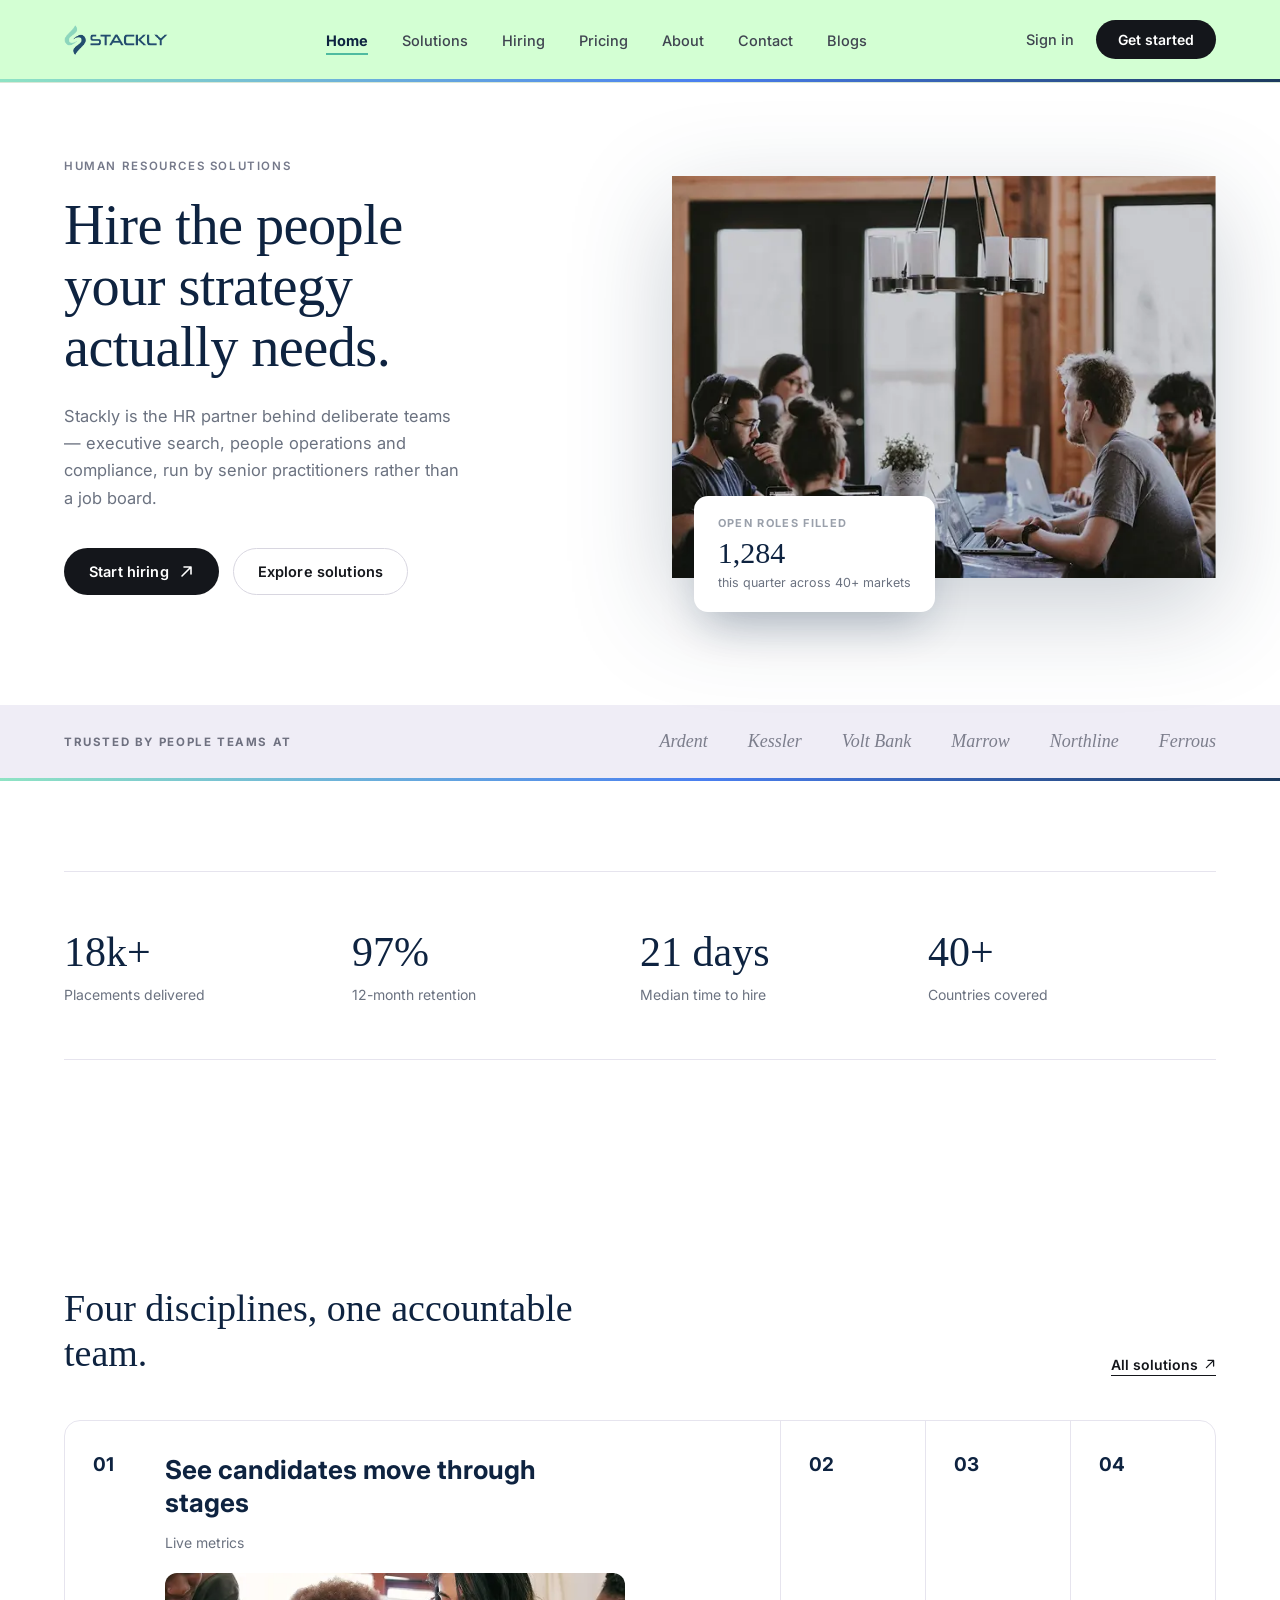
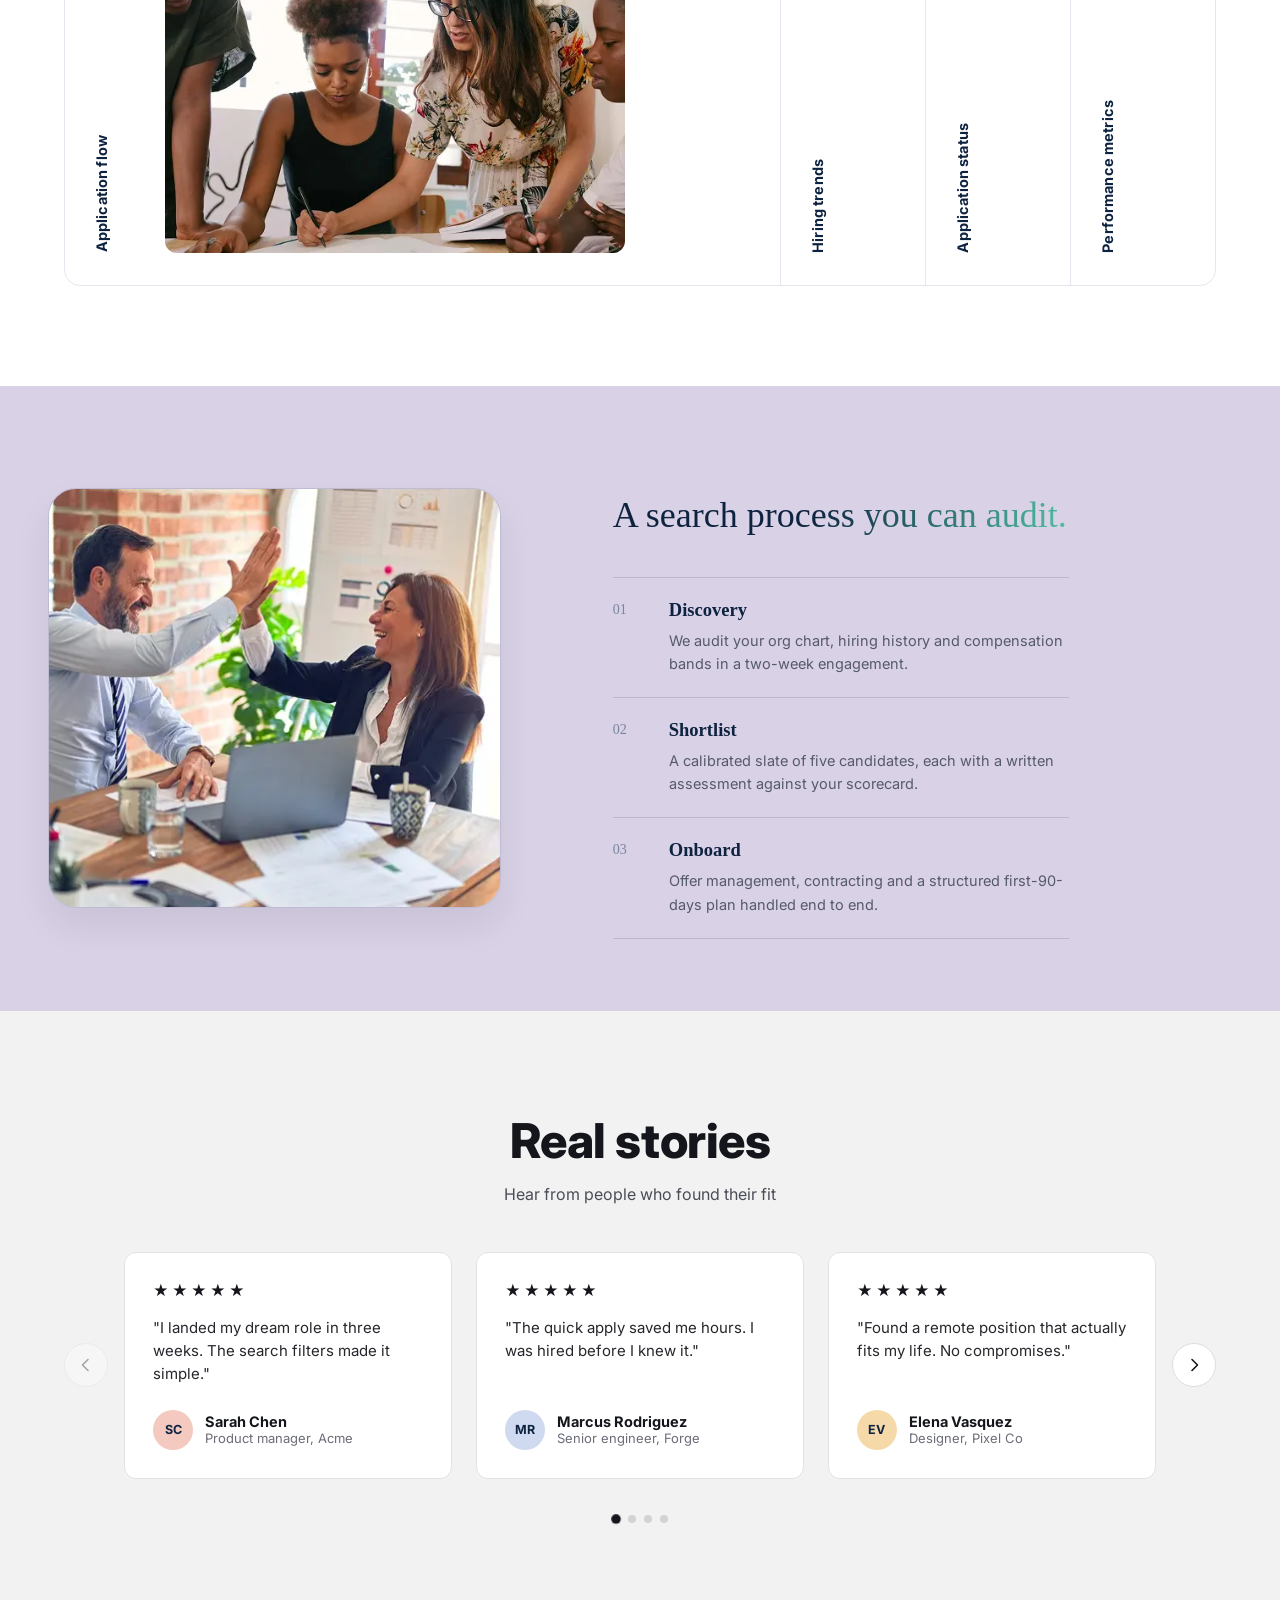
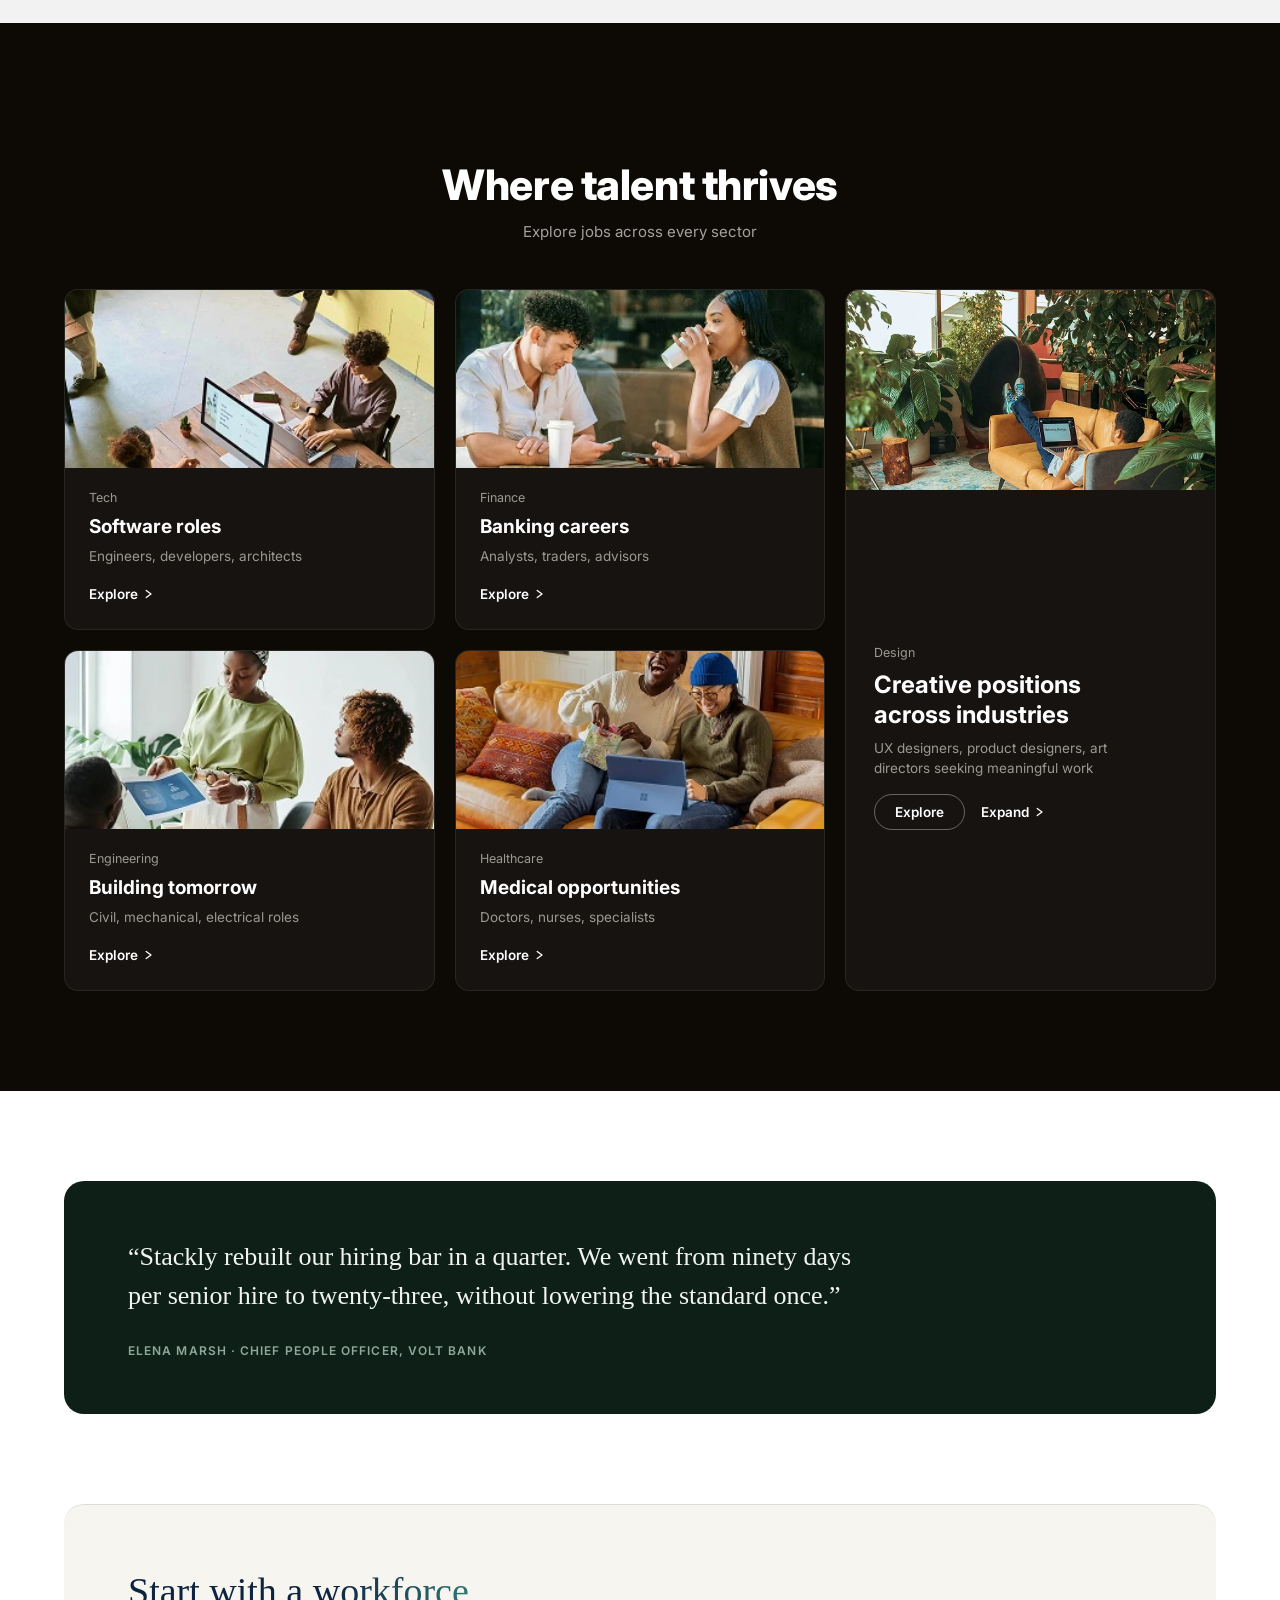
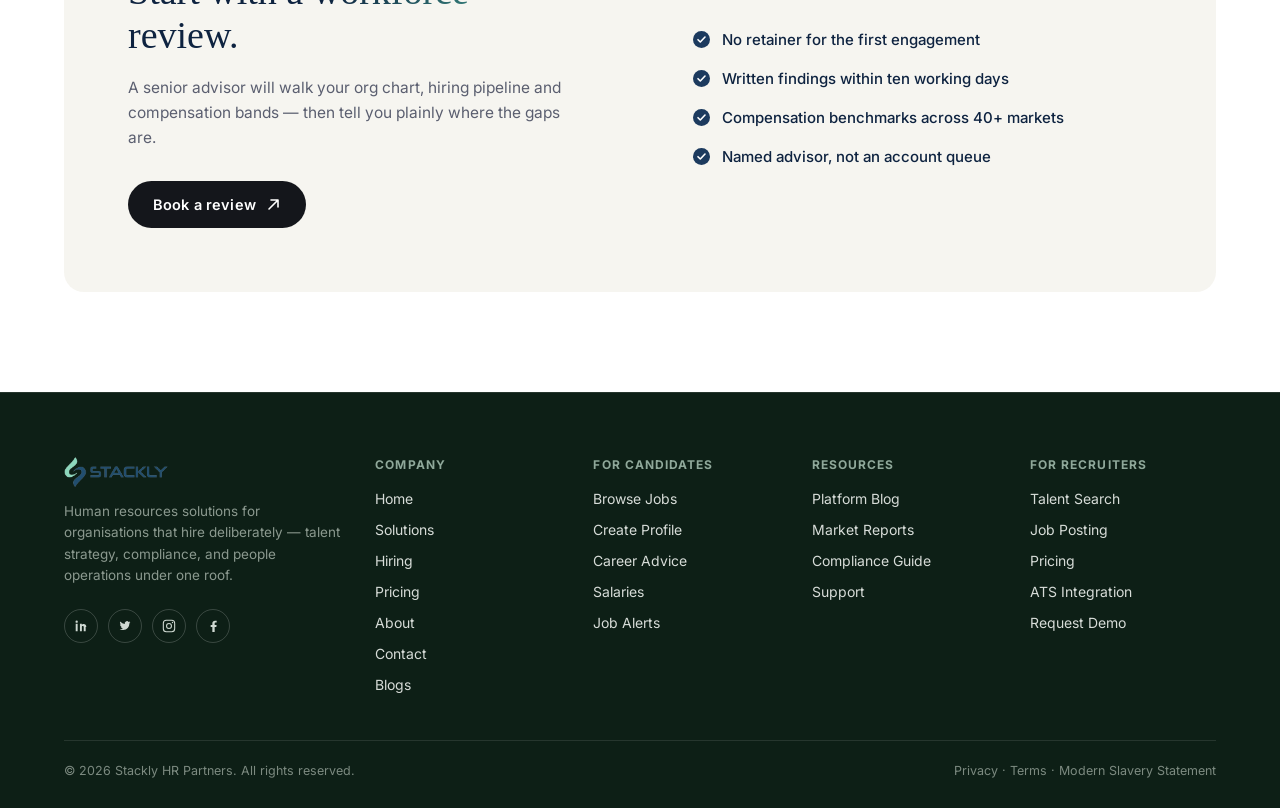
==== index.html @ 173936ce "bugs" ====
<!DOCTYPE html>
<html lang="en">
<head>
<meta charset="UTF-8">
<meta name="viewport" content="width=device-width, initial-scale=1.0">
<title>Stackly — Hire the people your strategy actually needs</title>
<link rel="icon" type="image/png" href="assets/favicon.png">
<link rel="preconnect" href="https://fonts.googleapis.com">
<link rel="preconnect" href="https://fonts.gstatic.com" crossorigin>
<link href="https://fonts.googleapis.com/css2?family=Inter:wght@400;500;600;700&display=swap" rel="stylesheet">
<link rel="stylesheet" href="styles.css">
</head>
<body>

<header>
  <div class="wrap">
    <nav>
      <a href="#top" class="logo" aria-label="Stackly home">
        <img src="images/logo.webp" alt="Stackly" class="logo-img">
      </a>

      <ul class="nav-links">
        <li><a href="index.html">Home</a></li>
        <li><a href="solutions.html">Solutions</a></li>
        <li><a href="hiring.html">Hiring</a></li>
        <li><a href="pricing.html">Pricing</a></li>
        <li><a href="about.html">About</a></li>
        <li><a href="contact.html">Contact</a></li>
        <li><a href="blogs.html">Blogs</a></li>
      </ul>

      <div class="nav-right">
        <a href="signin.html" class="nav-signin">Sign in</a>
        <a href="404.html" class="btn-pill-dark">Get started</a>
      </div>

      <button class="nav-toggle" type="button" aria-label="Open navigation menu" aria-expanded="false" aria-controls="mobile-menu">
        <span></span>
        <span></span>
        <span></span>
      </button>
    </nav>
  </div>
  <div class="seam"></div>
</header>

<div class="mobile-menu" id="mobile-menu" aria-hidden="true">
  <a href="index.html">Home</a>
  <a href="solutions.html">Solutions</a>
  <a href="hiring.html">Hiring</a>
  <a href="pricing.html">Pricing</a>
  <a href="about.html">About</a>
  <a href="contact.html">Contact</a>
  <a href="blogs.html">Blogs</a>
  <div class="mobile-menu-actions">
    <a href="signin.html" class="nav-signin">Sign in</a>
    <a href="404.html" class="btn-pill-dark">Get started</a>
  </div>
</div>

<main id="top">

  <!-- HERO -->
  <section class="hero">
    <div class="wrap hero-grid">
      <div>
        <div class="eyebrow">Human Resources Solutions</div>
        <h1 class="serif">Hire the people<br>your strategy<br>actually needs.</h1>
        <p>Stackly is the HR partner behind deliberate teams — executive search, people operations and compliance, run by senior practitioners rather than a job board.</p>
        <div class="hero-ctas">
          <a href="404.html" class="btn btn-dark">
            Start hiring
            <svg width="15" height="15" viewBox="0 0 15 15" fill="none" xmlns="http://www.w3.org/2000/svg">
              <path d="M3 12L12 3M12 3H5M12 3V10" stroke="currentColor" stroke-width="1.6" stroke-linecap="round" stroke-linejoin="round"/>
            </svg>
          </a>
          <a href="404.html" class="btn btn-outline">Explore solutions</a>
        </div>
      </div>

      <div class="hero-media">
        <img src="images/indeximg.webp" alt="Team collaborating around a table — Open Roles Filled: 1,284 this quarter across 40+ markets" class="hero-img">
        <div class="float-card">
          <div class="fc-label">OPEN ROLES FILLED</div>
          <div class="fc-number">1,284</div>
          <div class="fc-sub">this quarter across 40+ markets</div>
        </div>
      </div>
    </div>
  </section>

  <!-- TRUST BAR -->
  <section class="trust">
    <div class="wrap trust-row">
      <div class="trust-label">Trusted by people teams at</div>
      <div class="trust-logos">
        <span>Ardent</span>
        <span>Kessler</span>
        <span>Volt Bank</span>
        <span>Marrow</span>
        <span>Northline</span>
        <span>Ferrous</span>
      </div>
    </div>
  </section>
  <div class="seam"></div>

  <!-- STATS -->
  <section class="stats" id="stats">
    <div class="wrap">
      <div class="stats-line"></div>
      <div class="stats-grid">
        <div class="stat reveal">
          <div class="num serif" data-count="18" data-suffix="k+">0</div>
          <div class="label">Placements delivered</div>
        </div>
        <div class="stat reveal">
          <div class="num serif" data-count="97" data-suffix="%">0</div>
          <div class="label">12-month retention</div>
        </div>
        <div class="stat reveal">
          <div class="num serif" data-count="21" data-suffix=" days">0</div>
          <div class="label">Median time to hire</div>
        </div>
        <div class="stat reveal">
          <div class="num serif" data-count="40" data-suffix="+">0</div>
          <div class="label">Countries covered</div>
        </div>
      </div>
      <div class="stats-line"></div>
    </div>
  </section>

  <!-- WHAT WE DO -->
  <section class="what-we-do" id="solutions">
    <div class="wrap">
      <div class="wwd-head reveal">
        <div>
          <div class="eyebrow">What we do</div>
          <h2 class="serif">Four disciplines, one accountable team.</h2>
        </div>
        <a href="#footer" class="all-link">
          All solutions
          <svg width="12" height="12" viewBox="0 0 15 15" fill="none" xmlns="http://www.w3.org/2000/svg">
            <path d="M3 12L12 3M12 3H5M12 3V10" stroke="currentColor" stroke-width="1.6" stroke-linecap="round" stroke-linejoin="round"/>
          </svg>
        </a>
      </div>

      <div class="tabs-panel reveal" role="tablist" aria-label="What we do">

        <div class="tab-col active" data-tab="1" role="tab" aria-selected="true" tabindex="0">
          <div class="tab-rail">
            <span class="tab-number">01</span>
            <span class="tab-label">Application flow</span>
          </div>
          <div class="tab-content">
            <h3>See candidates move through stages</h3>
            <span class="tab-caption">Live metrics</span>
            <div class="tab-image">
              <img src="images/Placeholder Image.webp" alt="Team reviewing candidate applications together">
            </div>
          </div>
        </div>

        <div class="tab-col" data-tab="2" role="tab" aria-selected="false" tabindex="0">
          <div class="tab-rail">
            <span class="tab-number">02</span>
            <span class="tab-label">Hiring trends</span>
          </div>
          <div class="tab-content">
            <h3>Spot patterns in your recruitment</h3>
            <p class="tab-desc">Track incoming applications with trend analysis and historical comparisons.</p>
            <div class="tab-image">
              <img src="images/index3.webp" alt="Team celebrating over lunch">
            </div>
          </div>
        </div>

        <div class="tab-col" data-tab="3" role="tab" aria-selected="false" tabindex="0">
          <div class="tab-rail">
            <span class="tab-number">03</span>
            <span class="tab-label">Application status</span>
          </div>
          <div class="tab-content">
            <h3>Know exactly where every application stands</h3>
            <p class="tab-desc">A single dashboard for offers, approvals and next steps across every role.</p>
            <div class="tab-image">
              <img src="images/index4.webp" alt="Dashboard showing application status on a laptop">
            </div>
          </div>
        </div>

        <div class="tab-col" data-tab="4" role="tab" aria-selected="false" tabindex="0">
          <div class="tab-rail">
            <span class="tab-number">04</span>
            <span class="tab-label">Performance metrics</span>
          </div>
          <div class="tab-content">
            <h3>Measure what's actually working</h3>
            <p class="tab-desc">Time to hire, retention and quality of hire, benchmarked against your last cycle.</p>
            <div class="tab-image">
              <img src="images/index5.webp" alt="Person reviewing performance metrics on a laptop">
            </div>
          </div>
        </div>

      </div>
    </div>
  </section>

  <!-- HOW IT WORKS -->
  <section class="how-it-works" id="process">
    <div class="hiw-grid">
      <div class="hiw-media reveal">
        <img src="images/Image (Two colleagues in an interview conversation).webp" alt="Colleagues high-fiving over a successful placement">
      </div>
      <div class="hiw-content reveal">
        <div class="eyebrow">How it works</div>
        <h2 class="serif">A search process you can audit.</h2>

        <ul class="hiw-list">
          <li class="hiw-item">
            <span class="hiw-num">01</span>
            <div>
              <h3 class="serif">Discovery</h3>
              <p>We audit your org chart, hiring history and compensation bands in a two-week engagement.</p>
            </div>
          </li>
          <li class="hiw-item">
            <span class="hiw-num">02</span>
            <div>
              <h3 class="serif">Shortlist</h3>
              <p>A calibrated slate of five candidates, each with a written assessment against your scorecard.</p>
            </div>
          </li>
          <li class="hiw-item">
            <span class="hiw-num">03</span>
            <div>
              <h3 class="serif">Onboard</h3>
              <p>Offer management, contracting and a structured first-90-days plan handled end to end.</p>
            </div>
          </li>
        </ul>
      </div>
    </div>
  </section>

  <!-- TESTIMONIALS -->
  <section class="testimonials" id="stories">
    <div class="wrap">
      <div class="test-head reveal">
        <h2>Real stories</h2>
        <p>Hear from people who found their fit</p>
      </div>

      <div class="test-carousel reveal">
        <button class="test-arrow prev" aria-label="Previous testimonials">
          <svg width="18" height="18" viewBox="0 0 18 18" fill="none" xmlns="http://www.w3.org/2000/svg">
            <path d="M11 3.5L5.5 9l5.5 5.5" stroke="currentColor" stroke-width="1.6" stroke-linecap="round" stroke-linejoin="round"/>
          </svg>
        </button>

        <div class="test-track-wrap">
          <ul class="test-track">

            <li class="test-card">
              <div class="stars" aria-hidden="true">★★★★★</div>
              <p class="quote">"I landed my dream role in three weeks. The search filters made it simple."</p>
              <div class="reviewer">
                <span class="avatar" style="background:#f4c9c0">SC</span>
                <div>
                  <div class="reviewer-name">Sarah Chen</div>
                  <div class="reviewer-role">Product manager, Acme</div>
                </div>
              </div>
            </li>

            <li class="test-card">
              <div class="stars" aria-hidden="true">★★★★★</div>
              <p class="quote">"The quick apply saved me hours. I was hired before I knew it."</p>
              <div class="reviewer">
                <span class="avatar" style="background:#cfd9f0">MR</span>
                <div>
                  <div class="reviewer-name">Marcus Rodriguez</div>
                  <div class="reviewer-role">Senior engineer, Forge</div>
                </div>
              </div>
            </li>

            <li class="test-card">
              <div class="stars" aria-hidden="true">★★★★★</div>
              <p class="quote">"Found a remote position that actually fits my life. No compromises."</p>
              <div class="reviewer">
                <span class="avatar" style="background:#f6d9a8">EV</span>
                <div>
                  <div class="reviewer-name">Elena Vasquez</div>
                  <div class="reviewer-role">Designer, Pixel Co</div>
                </div>
              </div>
            </li>

            <li class="test-card">
              <div class="stars" aria-hidden="true">★★★★★</div>
              <p class="quote">"Our time to hire dropped from six weeks to three. The shortlist quality was the real unlock."</p>
              <div class="reviewer">
                <span class="avatar" style="background:#c8e6d8">PN</span>
                <div>
                  <div class="reviewer-name">Priya Nair</div>
                  <div class="reviewer-role">HR lead, Northline</div>
                </div>
              </div>
            </li>

            <li class="test-card">
              <div class="stars" aria-hidden="true">★★★★★</div>
              <p class="quote">"Every candidate came pre-assessed against our scorecard. It cut our interview load in half."</p>
              <div class="reviewer">
                <span class="avatar" style="background:#d8cdf0">JO</span>
                <div>
                  <div class="reviewer-name">James Okafor</div>
                  <div class="reviewer-role">Talent partner, Marrow</div>
                </div>
              </div>
            </li>

            <li class="test-card">
              <div class="stars" aria-hidden="true">★★★★★</div>
              <p class="quote">"Transparent process, no black box. We could audit every step of the search."</p>
              <div class="reviewer">
                <span class="avatar" style="background:#f0c9dd">GL</span>
                <div>
                  <div class="reviewer-name">Grace Lin</div>
                  <div class="reviewer-role">Head of people, Volt Bank</div>
                </div>
              </div>
            </li>

          </ul>
        </div>

        <button class="test-arrow next" aria-label="Next testimonials">
          <svg width="18" height="18" viewBox="0 0 18 18" fill="none" xmlns="http://www.w3.org/2000/svg">
            <path d="M7 3.5L12.5 9 7 14.5" stroke="currentColor" stroke-width="1.6" stroke-linecap="round" stroke-linejoin="round"/>
          </svg>
        </button>
      </div>

      <div class="test-dots"></div>
    </div>
  </section>


  <!-- INDUSTRIES -->
  <section class="industries" id="industries">
    <div class="wrap">
      <div class="ind-head reveal">
        <div class="eyebrow ind-eyebrow">Industries</div>
        <h2>Where talent thrives</h2>
        <p>Explore jobs across every sector</p>
      </div>

      <div class="ind-grid reveal">
        <a href="404.html" class="ind-card">
          <div class="ind-media"><img src="images/Placeholder Image-1.webp" alt="Software engineer working at a desk"></div>
          <div class="ind-body">
            <span class="ind-tag">Tech</span>
            <h3>Software roles</h3>
            <p>Engineers, developers, architects</p>
            <span class="ind-link">Explore
              <svg width="12" height="12" viewBox="0 0 15 15" fill="none" xmlns="http://www.w3.org/2000/svg"><path d="M4 3l6 4.5L4 12" stroke="currentColor" stroke-width="1.6" stroke-linecap="round" stroke-linejoin="round"/></svg>
            </span>
          </div>
        </a>

        <a href="404.html" class="ind-card">
          <div class="ind-media"><img src="images/Placeholder Image-2.webp" alt="Person reviewing finance documents with coffee"></div>
          <div class="ind-body">
            <span class="ind-tag">Finance</span>
            <h3>Banking careers</h3>
            <p>Analysts, traders, advisors</p>
            <span class="ind-link">Explore
              <svg width="12" height="12" viewBox="0 0 15 15" fill="none" xmlns="http://www.w3.org/2000/svg"><path d="M4 3l6 4.5L4 12" stroke="currentColor" stroke-width="1.6" stroke-linecap="round" stroke-linejoin="round"/></svg>
            </span>
          </div>
        </a>

        <a href="404.html" class="ind-card ind-card-tall">
          <div class="ind-media"><img src="images/Placeholder Image-5.webp" alt="Designer working in a plant-filled lounge space"></div>
          <div class="ind-body">
            <span class="ind-tag">Design</span>
            <h3>Creative positions across industries</h3>
            <p>UX designers, product designers, art directors seeking meaningful work</p>
            <div class="ind-actions">
              <span class="ind-btn">Explore</span>
              <span class="ind-link">Expand
                <svg width="12" height="12" viewBox="0 0 15 15" fill="none" xmlns="http://www.w3.org/2000/svg"><path d="M4 3l6 4.5L4 12" stroke="currentColor" stroke-width="1.6" stroke-linecap="round" stroke-linejoin="round"/></svg>
              </span>
            </div>
          </div>
        </a>

        <a href="404.html" class="ind-card">
          <div class="ind-media"><img src="images/Placeholder Image-3.webp" alt="Colleagues reviewing plans together"></div>
          <div class="ind-body">
            <span class="ind-tag">Engineering</span>
            <h3>Building tomorrow</h3>
            <p>Civil, mechanical, electrical roles</p>
            <span class="ind-link">Explore
              <svg width="12" height="12" viewBox="0 0 15 15" fill="none" xmlns="http://www.w3.org/2000/svg"><path d="M4 3l6 4.5L4 12" stroke="currentColor" stroke-width="1.6" stroke-linecap="round" stroke-linejoin="round"/></svg>
            </span>
          </div>
        </a>

        <a href="404.html" class="ind-card">
          <div class="ind-media"><img src="images/Placeholder Image-4.webp" alt="Healthcare colleagues reviewing notes together"></div>
          <div class="ind-body">
            <span class="ind-tag">Healthcare</span>
            <h3>Medical opportunities</h3>
            <p>Doctors, nurses, specialists</p>
            <span class="ind-link">Explore
              <svg width="12" height="12" viewBox="0 0 15 15" fill="none" xmlns="http://www.w3.org/2000/svg"><path d="M4 3l6 4.5L4 12" stroke="currentColor" stroke-width="1.6" stroke-linecap="round" stroke-linejoin="round"/></svg>
            </span>
          </div>
        </a>
      </div>
    </div>
  </section>

  <!-- QUOTE BANNER -->
  <section class="quote-banner">
    <div class="wrap">
      <div class="quote-card reveal">
        <p class="quote-text">&ldquo;Stackly rebuilt our hiring bar in a quarter. We went from ninety days per senior hire to twenty-three, without lowering the standard once.&rdquo;</p>
        <div class="quote-byline">ELENA MARSH &middot; CHIEF PEOPLE OFFICER, VOLT BANK</div>
      </div>
    </div>
  </section>

  <!-- WORKFORCE REVIEW CTA -->
  <section class="workforce-review">
    <div class="wrap">
      <div class="wr-card reveal">
        <div class="wr-grid">
          <div class="wr-copy">
            <h2 class="serif">Start with a workforce review.</h2>
            <p>A senior advisor will walk your org chart, hiring pipeline and compensation bands — then tell you plainly where the gaps are.</p>
            <a href="404.html" class="btn btn-dark">
              Book a review
              <svg width="15" height="15" viewBox="0 0 15 15" fill="none" xmlns="http://www.w3.org/2000/svg">
                <path d="M3 12L12 3M12 3H5M12 3V10" stroke="currentColor" stroke-width="1.6" stroke-linecap="round" stroke-linejoin="round"/>
              </svg>
            </a>
          </div>
          <ul class="wr-checklist">
            <li>
              <svg width="17" height="17" viewBox="0 0 17 17" fill="none" xmlns="http://www.w3.org/2000/svg"><circle cx="8.5" cy="8.5" r="8.5" fill="#1c3a5e"/><path d="M5 8.7l2.3 2.3L12 6" stroke="#fff" stroke-width="1.6" stroke-linecap="round" stroke-linejoin="round"/></svg>
              No retainer for the first engagement
            </li>
            <li>
              <svg width="17" height="17" viewBox="0 0 17 17" fill="none" xmlns="http://www.w3.org/2000/svg"><circle cx="8.5" cy="8.5" r="8.5" fill="#1c3a5e"/><path d="M5 8.7l2.3 2.3L12 6" stroke="#fff" stroke-width="1.6" stroke-linecap="round" stroke-linejoin="round"/></svg>
              Written findings within ten working days
            </li>
            <li>
              <svg width="17" height="17" viewBox="0 0 17 17" fill="none" xmlns="http://www.w3.org/2000/svg"><circle cx="8.5" cy="8.5" r="8.5" fill="#1c3a5e"/><path d="M5 8.7l2.3 2.3L12 6" stroke="#fff" stroke-width="1.6" stroke-linecap="round" stroke-linejoin="round"/></svg>
              Compensation benchmarks across 40+ markets
            </li>
            <li>
              <svg width="17" height="17" viewBox="0 0 17 17" fill="none" xmlns="http://www.w3.org/2000/svg"><circle cx="8.5" cy="8.5" r="8.5" fill="#1c3a5e"/><path d="M5 8.7l2.3 2.3L12 6" stroke="#fff" stroke-width="1.6" stroke-linecap="round" stroke-linejoin="round"/></svg>
              Named advisor, not an account queue
            </li>
          </ul>
        </div>
      </div>
    </div>
  </section>

</main>

<footer id="footer">
  <div class="wrap">
    <div class="footer-top">
      <div>
        <a href="#top" class="logo" aria-label="Stackly home">
          <img src="images/logo.webp" alt="Stackly" class="logo-img">
        </a>
        <p>Human resources solutions for organisations that hire deliberately — talent strategy, compliance, and people operations under one roof.</p>
        <div class="footer-social">
          <a href="404.html" aria-label="LinkedIn">
            <svg width="16" height="16" viewBox="0 0 24 24" fill="none" xmlns="http://www.w3.org/2000/svg"><path d="M6.94 8.5H4.06V20H6.94V8.5ZM5.5 7.25A1.75 1.75 0 1 0 5.5 3.75a1.75 1.75 0 0 0 0 3.5ZM20 13.5c0-3-1.6-4.5-3.9-4.5-1.5 0-2.4.75-2.8 1.4V8.5H10.4V20h2.9v-6.1c0-.9.2-1.8 1.4-1.8 1.2 0 1.4.9 1.4 1.9V20H19V13.5h1Z" fill="currentColor"/></svg>
          </a>
          <a href="404.html" aria-label="Twitter">
            <svg width="16" height="16" viewBox="0 0 24 24" fill="none" xmlns="http://www.w3.org/2000/svg"><path d="M20 6.3c-.6.3-1.2.5-1.9.6.7-.4 1.2-1 1.4-1.8-.6.4-1.4.7-2.1.8a3.3 3.3 0 0 0-5.7 3 9.4 9.4 0 0 1-6.8-3.5 3.3 3.3 0 0 0 1 4.4c-.5 0-1-.2-1.5-.4v.1c0 1.6 1.2 3 2.7 3.3-.5.1-1 .2-1.5.1.4 1.4 1.7 2.3 3.2 2.4A6.6 6.6 0 0 1 4 16.6a9.3 9.3 0 0 0 5.1 1.5c6.1 0 9.4-5 9.4-9.4v-.4c.6-.5 1.2-1.1 1.5-1.9Z" fill="currentColor"/></svg>
          </a>
          <a href="404.html" aria-label="Instagram">
            <svg width="16" height="16" viewBox="0 0 24 24" fill="none" xmlns="http://www.w3.org/2000/svg"><rect x="3.5" y="3.5" width="17" height="17" rx="4.5" stroke="currentColor" stroke-width="1.6"/><circle cx="12" cy="12" r="3.7" stroke="currentColor" stroke-width="1.6"/><circle cx="17.2" cy="6.8" r="1" fill="currentColor"/></svg>
          </a>
          <a href="404.html" aria-label="Facebook">
            <svg width="16" height="16" viewBox="0 0 24 24" fill="none" xmlns="http://www.w3.org/2000/svg"><path d="M14.5 21v-7.5H17l.4-3H14.5V8.4c0-.9.2-1.5 1.5-1.5H17.5V4.3C17.2 4.3 16.2 4.2 15 4.2c-2.4 0-4 1.5-4 4.1v2.2H8.5v3H11V21h3.5Z" fill="currentColor"/></svg>
          </a>
        </div>
      </div>

      <div class="footer-col">
        <h4>Company</h4>
        <ul>
          <li><a href="index.html">Home</a></li>
          <li><a href="solutions.html">Solutions</a></li>
          <li><a href="hiring.html">Hiring</a></li>
          <li><a href="pricing.html">Pricing</a></li>
          <li><a href="about.html">About</a></li>
          <li><a href="contact.html">Contact</a></li>
          <li><a href="blogs.html">Blogs</a></li>
        </ul>
      </div>

      <div class="footer-col">
        <h4>For candidates</h4>
        <ul>
          <li><a href="404.html">Browse Jobs</a></li>
          <li><a href="404.html">Create Profile</a></li>
          <li><a href="404.html">Career Advice</a></li>
          <li><a href="404.html">Salaries</a></li>
          <li><a href="404.html">Job Alerts</a></li>
        </ul>
      </div>

      <div class="footer-col">
        <h4>Resources</h4>
        <ul>
          <li><a href="404.html">Platform Blog</a></li>
          <li><a href="404.html">Market Reports</a></li>
          <li><a href="404.html">Compliance Guide</a></li>
          <li><a href="404.html">Support</a></li>
        </ul>
      </div>

      <div class="footer-col">
        <h4>For recruiters</h4>
        <ul>
          <li><a href="404.html">Talent Search</a></li>
          <li><a href="404.html">Job Posting</a></li>
          <li><a href="404.html">Pricing</a></li>
          <li><a href="404.html">ATS Integration</a></li>
          <li><a href="404.html">Request Demo</a></li>
        </ul>
      </div>
    </div>

    <div class="footer-bottom">
      <span>© 2026 Stackly HR Partners. All rights reserved.</span>
      <span>Privacy &middot; Terms &middot; Modern Slavery Statement</span>
    </div>
  </div>
</footer>

<script src="script.js"></script>

</body>
</html>
---- styles.css ----
:root{
    --navy: #1c3a5e;
    --navy-deep: #0e2340;
    --mint: #8fe3c4;
    --mint-deep: #4fbba0;
    --bg: #ffffff;
    --lavender: #efedf6;
    --lilac: #d9d1e6;
    --near-black: #0d0a05;
    --dark-green: #0d1f16;
    --cream: #f5f1ea;
    --violet: #7c5cff;
    --ink: #14161b;
    --gray: #6b7280;
    --gray-light: #9aa0ab;
    --line: #e6e4ee;
    --seam: linear-gradient(90deg, var(--mint) 0%, #4a7ff0 55%, var(--navy) 100%);
    --radius: 18px;
  }

*{ box-sizing: border-box; margin:0; padding:0; }

html{ scroll-behavior: smooth; }
html.mobile-menu-open,
body.mobile-menu-open{ overflow: hidden; }

body{
    font-family: 'Inter', sans-serif;
    color: var(--ink);
    background: var(--bg);
    -webkit-font-smoothing: antialiased;
    overflow-x: hidden;
  }

img{ max-width:100%; display:block; }

.serif{ font-family: Georgia, 'Times New Roman', Times, serif; }

.wrap{
    max-width: 1280px;
    margin: 0 auto;
    padding: 0 64px;
  }

.seam{
    height: 3px;
    background: var(--seam);
    width: 100%;
  }

a{ color: inherit; text-decoration: none; }

/* ---------- Buttons ---------- */
  .btn{
    display: inline-flex;
    align-items: center;
    gap: 10px;
    padding: 14px 24px;
    border-radius: 999px;
    font-size: 14.5px;
    font-weight: 600;
    letter-spacing: 0.01em;
    cursor: pointer;
    border: 1px solid transparent;
    transition: transform .22s ease, box-shadow .22s ease, background .22s ease, color .22s ease;
    white-space: nowrap;
  }

.btn:active{ transform: scale(0.97); }

.btn-dark{
    background: var(--ink);
    color: #fff;
  }

.btn-dark:hover{
    background: var(--navy-deep);
    box-shadow: 0 8px 22px rgba(14,35,64,0.28);
    transform: translateY(-2px);
  }

.btn-dark svg{ transition: transform .25s ease; }

.btn-dark:hover svg{ transform: translateX(4px); }

.btn-outline{
    background: transparent;
    color: var(--ink);
    border-color: #d8d6e0;
  }

.btn-outline:hover{
    border-color: var(--ink);
    transform: translateY(-2px);
  }

.btn-pill-dark{
    background: var(--ink);
    color:#fff;
    padding: 11px 22px;
    border-radius: 999px;
    font-size: 14px;
    font-weight: 600;
  }

.btn-pill-dark:hover{ background: var(--navy-deep); }

/* ---------- Nav ---------- */
  header{
    position: sticky;
    top: 0;
    z-index: 50;
    background: rgba(255,255,255,0.9);
    backdrop-filter: blur(10px);
  }

nav{
    display: flex;
    align-items: center;
    justify-content: space-between;
    padding: 20px 0;
  }

.logo{
    display: flex;
    align-items: center;
    gap: 10px;
  }

.logo-img{
    height: 30px;
    width: auto;
  }

.nav-links{
    display: flex;
    gap: 34px;
    list-style: none;
  }

.nav-links a{
    font-size: 14.5px;
    color: #3f4450;
    font-weight: 500;
    position: relative;
    padding: 4px 0;
  }

.nav-links a::after{
    content:"";
    position:absolute;
    left:0; bottom:-2px;
    width:0; height:1.5px;
    background: var(--navy);
    transition: width .25s ease;
  }

.nav-links a:hover::after{ width:100%; }

.nav-right{
    display:flex;
    align-items:center;
    gap:22px;
  }

.nav-signin{
    font-size:14.5px;
    font-weight:500;
    color:#3f4450;
  }

.nav-toggle{ display:none; }

/* ---------- Hero ---------- */
  .hero{
    padding: 76px 0 110px;
  }

.hero-grid{
    display: grid;
    grid-template-columns: 1fr 1fr;
    gap: 64px;
    align-items: center;
  }

.eyebrow{
    font-size: 11.5px;
    font-weight: 600;
    letter-spacing: 0.14em;
    text-transform: uppercase;
    color: #75798a;
    margin-bottom: 22px;
  }

.hero h1{
    font-size: clamp(38px, 4.4vw, 58px);
    line-height: 1.08;
    font-weight: 400;
    color: var(--navy-deep);
    letter-spacing: -0.01em;
    margin-bottom: 26px;
  }

.hero p{
    font-size: 16.5px;
    line-height: 1.65;
    color: var(--gray);
    max-width: 400px;
    margin-bottom: 36px;
  }

.hero-ctas{
    display: flex;
    gap: 14px;
  }

.hero-media{
    position: relative;
    opacity: 0;
    transform: translateY(18px) scale(0.98);
    animation: floatIn 0.9s cubic-bezier(.2,.8,.2,1) 0.35s forwards;
  }

@keyframes floatIn{
    to{ opacity:1; transform: translateY(0) scale(1); }
  }

.hero-img{
    width: 100%;
    height: auto;
    filter: drop-shadow(0 30px 50px rgba(14,35,64,0.22));
  }

.hero .float-card{
    position: absolute;
    left: 4%;
    bottom: -34px;
    background: #fff;
    border-radius: 14px;
    padding: 20px 24px;
    box-shadow: 0 22px 44px -12px rgba(14,35,64,0.28);
    min-width: 210px;
    opacity: 0;
    transform: translateY(18px);
    animation: floatIn 0.9s cubic-bezier(.2,.8,.2,1) 0.5s forwards;
  }

.hero .float-card .fc-label{
    font-size: 11px;
    font-weight: 700;
    letter-spacing: 0.12em;
    text-transform: uppercase;
    color: var(--gray-light);
    margin-bottom: 8px;
  }

.hero .float-card .fc-number{
    font-family: Georgia, 'Times New Roman', Times, serif;
    font-size: 30px;
    color: var(--navy-deep);
    line-height: 1;
    margin-bottom: 6px;
  }

.hero .float-card .fc-sub{
    font-size: 12.5px;
    color: var(--gray);
    line-height: 1.4;
  }

/* ---------- Trust bar ---------- */
  .trust{
    background: var(--lavender);
    padding: 26px 0;
  }

.trust-row{
    display: flex;
    align-items: center;
    justify-content: space-between;
    flex-wrap: wrap;
    gap: 18px;
  }

.trust-label{
    font-size: 11.5px;
    font-weight: 700;
    letter-spacing: 0.14em;
    text-transform: uppercase;
    color: #6f7180;
    white-space: nowrap;
  }

.trust-logos{
    display: flex;
    gap: 40px;
    flex-wrap: wrap;
  }

.trust-logos span{
    font-family: Georgia, 'Times New Roman', Times, serif;
    font-size: 18px;
    color: #7c7e8c;
    font-style: italic;
  }

/* ---------- Stats ---------- */
  .stats{
    padding: 90px 0;
  }

.stats-line{
    height: 1px;
    background: var(--line);
    width: 100%;
  }

.stats-grid{
    display: grid;
    grid-template-columns: repeat(4, 1fr);
    padding: 56px 0;
  }

.stat{
    padding-right: 24px;
  }

.stat .num{
    font-family: Georgia, 'Times New Roman', Times, serif;
    font-size: clamp(30px, 3.4vw, 42px);
    color: var(--navy-deep);
    margin-bottom: 10px;
  }

.stat .label{
    font-size: 14px;
    color: var(--gray);
  }

/* ---------- What we do (tabs) ---------- */
  .what-we-do{
    padding: 100px 0;
    background: var(--bg);
  }

.wwd-head{
    display: flex;
    justify-content: space-between;
    align-items: flex-end;
    gap: 40px;
    margin-bottom: 44px;
    flex-wrap: wrap;
  }

.wwd-head h2{
    font-family: Georgia, 'Times New Roman', Times, serif;
    font-weight: 400;
    font-size: clamp(28px, 3vw, 38px);
    color: var(--navy-deep);
    line-height: 1.18;
    max-width: 560px;
    margin-top: 6px;
  }

.all-link{
    display: inline-flex;
    align-items: center;
    gap: 6px;
    font-size: 14px;
    font-weight: 600;
    color: var(--ink);
    border-bottom: 1px solid var(--ink);
    padding-bottom: 2px;
    white-space: nowrap;
  }

.all-link svg{ transition: transform .25s ease; }

.all-link:hover svg{ transform: translate(2px, -2px); }

.tabs-panel{
    display: flex;
    align-items: stretch;
    border: 1px solid var(--line);
    border-radius: 16px;
    overflow: hidden;
    background: #fff;
  }

.tab-col{
    display: flex;
    border-right: 1px solid var(--line);
    flex: 0 0 100px;
    cursor: pointer;
    background: none;
    transition: flex-basis .55s cubic-bezier(.4,0,.2,1), flex-grow .55s cubic-bezier(.4,0,.2,1);
  }

.tab-col:last-child{ border-right: none; }

.tab-col.active{ flex: 1 1 640px; }

.tab-col:focus-visible{ outline: 2px solid var(--navy); outline-offset: -2px; }

.tab-rail{
    flex: 0 0 100px;
    width: 100px;
    padding: 32px 0 32px 28px;
    display: flex;
    flex-direction: column;
    justify-content: space-between;
  }

.tab-number{
    font-weight: 700;
    font-size: 19px;
    color: var(--navy-deep);
  }

.tab-label{
    writing-mode: vertical-rl;
    transform: rotate(180deg);
    font-size: 14.5px;
    font-weight: 700;
    color: var(--navy-deep);
    letter-spacing: 0.01em;
    align-self: flex-start;
  }

.tab-content{
    flex: 1 1 auto;
    max-width: 0;
    opacity: 0;
    overflow: hidden;
    white-space: nowrap;
    transition: max-width .55s cubic-bezier(.4,0,.2,1), opacity .3s ease .1s;
    padding: 32px 44px 32px 0;
  }

.tab-col.active .tab-content{
    max-width: 760px;
    opacity: 1;
    white-space: normal;
  }

.tab-content h3{
    font-weight: 700;
    font-size: 26px;
    color: var(--navy-deep);
    line-height: 1.28;
    margin-bottom: 14px;
    max-width: 420px;
  }

.tab-caption{
    display: block;
    font-size: 14px;
    color: var(--gray);
    margin-bottom: 22px;
  }

.tab-desc{
    font-size: 14.5px;
    color: var(--gray);
    line-height: 1.62;
    max-width: 420px;
    margin-bottom: 22px;
  }

.tab-image{
    border-radius: 12px;
    overflow: hidden;
    max-width: 460px;
  }

.tab-image img{
    width: 100%;
    height: 280px;
    object-fit: cover;
    display: block;
  }

/* ---------- How it works ---------- */
  .how-it-works{
    background: var(--lilac);
  }

.hiw-grid{
    display: grid;
    grid-template-columns: minmax(0, 41%) 1fr;
    align-items: stretch;
    min-height: 620px;
  }

.hiw-media{
    position: relative;
    display: flex;
    align-items: center;
    justify-content: center;
    padding: 48px 24px 48px 48px;
    overflow: visible;
  }

.hiw-media img{
    width: min(100%, 707px);
    height: 420px;
    object-fit: cover;
    display: block;
    border-radius: 28px;
    border: 1px solid rgba(28, 58, 94, 0.14);
    box-shadow: 0 18px 35px rgba(21, 34, 49, 0.08);
  }

.hiw-content{
    display: flex;
    flex-direction: column;
    justify-content: center;
    padding: 72px 96px 72px 88px;
    max-width: 640px;
  }

.hiw-content h2{
    font-weight: 400;
    font-size: clamp(28px, 3vw, 36px);
    color: var(--navy-deep);
    line-height: 1.2;
    margin-bottom: 8px;
  }

.hiw-list{
    list-style: none;
    margin-top: 32px;
    border-top: 1px solid rgba(28,58,94,0.16);
  }

.hiw-item{
    display: grid;
    grid-template-columns: 40px 1fr;
    gap: 16px;
    padding: 22px 0;
    border-bottom: 1px solid rgba(28,58,94,0.16);
  }

.hiw-num{
    font-family: Georgia, 'Times New Roman', Times, serif;
    font-size: 14px;
    color: rgba(28,58,94,0.5);
    padding-top: 2px;
  }

.hiw-item h3{
    font-weight: 600;
    font-size: 18.5px;
    color: var(--navy-deep);
    margin-bottom: 8px;
  }

.hiw-item p{
    font-size: 14.5px;
    line-height: 1.6;
    color: #565a6c;
  }

/* ---------- Testimonials ---------- */
  .testimonials{
    background: #f2f2f2;
    padding: 100px 0;
  }

.test-head{
    text-align: center;
    margin-bottom: 48px;
  }

.test-head h2{
    font-family: 'Inter', sans-serif;
    font-weight: 800;
    font-size: clamp(34px, 4vw, 48px);
    letter-spacing: -0.01em;
    color: var(--ink);
    margin-bottom: 14px;
  }

.test-head p{
    font-size: 16px;
    color: #4b4d57;
  }

.test-carousel{
    display: flex;
    align-items: center;
    gap: 16px;
  }

.test-arrow{
    flex: 0 0 auto;
    width: 44px;
    height: 44px;
    border-radius: 50%;
    background: #fff;
    border: 1px solid #dcdcdc;
    display: flex;
    align-items: center;
    justify-content: center;
    color: var(--ink);
    cursor: pointer;
    transition: background .2s ease, transform .2s ease, border-color .2s ease;
  }

.test-arrow:hover{
    background: var(--ink);
    color: #fff;
    border-color: var(--ink);
    transform: scale(1.05);
  }

.test-arrow:disabled{
    opacity: 0.35;
    cursor: default;
    pointer-events: none;
  }

.test-track-wrap{
    flex: 1 1 auto;
    overflow: hidden;
  }

.test-track{
    display: flex;
    gap: 24px;
    list-style: none;
    transition: transform .5s cubic-bezier(.4,0,.2,1);
  }

.test-card{
    flex: 0 0 calc((100% - 48px) / 3);
    background: #fff;
    border: 1px solid #e2e2e2;
    border-radius: 12px;
    padding: 28px;
    display: flex;
    flex-direction: column;
  }

.stars{
    color: var(--ink);
    font-size: 15px;
    letter-spacing: 3px;
    margin-bottom: 16px;
  }

.quote{
    font-size: 15px;
    line-height: 1.55;
    color: #26272c;
    margin-bottom: 24px;
    flex: 1 1 auto;
  }

.reviewer{
    display: flex;
    align-items: center;
    gap: 12px;
  }

.avatar{
    width: 40px;
    height: 40px;
    border-radius: 50%;
    display: flex;
    align-items: center;
    justify-content: center;
    font-size: 12.5px;
    font-weight: 700;
    color: var(--navy-deep);
    flex: 0 0 auto;
  }

.reviewer-name{
    font-size: 14.5px;
    font-weight: 700;
    color: var(--ink);
  }

.reviewer-role{
    font-size: 13px;
    color: #6b6d78;
  }

.test-dots{
    display: flex;
    justify-content: center;
    gap: 8px;
    margin-top: 36px;
  }

.test-dots button{
    width: 8px;
    height: 8px;
    border-radius: 50%;
    background: #d3d3d3;
    border: none;
    padding: 0;
    cursor: pointer;
    transition: background .2s ease, transform .2s ease;
  }

.test-dots button.active{
    background: var(--ink);
    transform: scale(1.2);
  }

/* ---------- Industries ---------- */
  .industries{
    background: var(--near-black);
    padding: 100px 0;
  }

.ind-head{
    text-align: center;
    margin-bottom: 48px;
  }

.ind-eyebrow{
    color: #9a9a92;
    justify-content: center;
  }

.ind-head h2{
    font-family: 'Inter', sans-serif;
    font-weight: 800;
    font-size: clamp(30px, 3.6vw, 42px);
    color: #fff;
    letter-spacing: -0.01em;
    margin-bottom: 12px;
  }

.ind-head p{
    font-size: 15px;
    color: #a3a39c;
  }

.ind-grid{
    display: grid;
    grid-template-columns: repeat(3, 1fr);
    grid-template-rows: auto auto;
    gap: 20px;
  }

.ind-card{
    display: block;
    background: #161310;
    border: 1px solid rgba(255,255,255,0.08);
    border-radius: 14px;
    overflow: hidden;
    transition: transform .3s ease, border-color .3s ease;
  }

.ind-card:hover{
    transform: translateY(-4px);
    border-color: rgba(255,255,255,0.18);
  }

.ind-card-tall{
    grid-row: 1 / 3;
    grid-column: 3;
    display: flex;
    flex-direction: column;
  }

.ind-media{ overflow: hidden; }

.ind-media img{
    width: 100%;
    height: 178px;
    object-fit: cover;
    display: block;
    transition: transform .5s ease;
  }

.ind-card:hover .ind-media img{ transform: scale(1.05); }

.ind-card-tall .ind-media img{ height: 200px; }

.ind-card-tall .ind-media{ flex: 0 0 auto; }

.ind-body{
    padding: 22px 24px 26px;
  }

.ind-card-tall .ind-body{
    flex: 1 1 auto;
    display: flex;
    flex-direction: column;
    justify-content: center;
    padding: 28px 28px 32px;
  }

.ind-tag{
    display: block;
    font-size: 12.5px;
    color: #9a9a92;
    margin-bottom: 10px;
  }

.ind-body h3{
    font-size: 19px;
    font-weight: 700;
    color: #fff;
    margin-bottom: 8px;
    line-height: 1.25;
  }

.ind-card-tall .ind-body h3{ font-size: 24px; max-width: 260px; }

.ind-body p{
    font-size: 13.5px;
    color: #9a9a92;
    line-height: 1.5;
    margin-bottom: 16px;
  }

.ind-card-tall .ind-body p{ max-width: 260px; }

.ind-link{
    display: inline-flex;
    align-items: center;
    gap: 5px;
    font-size: 13.5px;
    font-weight: 600;
    color: #fff;
  }

.ind-card:hover .ind-link svg{ transform: translateX(3px); }

.ind-link svg{ transition: transform .25s ease; }

.ind-actions{
    display: flex;
    align-items: center;
    gap: 16px;
  }

.ind-btn{
    display: inline-block;
    padding: 9px 20px;
    border: 1px solid rgba(255,255,255,0.35);
    border-radius: 999px;
    font-size: 13.5px;
    font-weight: 600;
    color: #fff;
  }

/* ---------- Quote banner ---------- */
  .quote-banner{
    padding: 90px 0 0;
  }

.quote-card{
    background: var(--dark-green);
    border-radius: 20px;
    padding: 56px 64px;
  }

.quote-text{
    font-family: Georgia, 'Times New Roman', Times, serif;
    font-size: clamp(20px, 2.2vw, 26px);
    line-height: 1.5;
    color: #f2f4f1;
    max-width: 760px;
    margin-bottom: 28px;
  }

.quote-byline{
    font-size: 12px;
    font-weight: 600;
    letter-spacing: 0.09em;
    color: #8fa89a;
  }

/* ---------- Workforce review CTA ---------- */
  .workforce-review{
    background: #fff;
    padding: 90px 0 100px;
  }

.wr-card{
    background: rgba(241, 239, 230, 0.6);
    border-top: 0.67px solid #dddfd7;
    border-radius: 20px;
    padding: 64px;
  }

.wr-grid{
    display: grid;
    grid-template-columns: 1.1fr 1fr;
    gap: 60px;
    align-items: center;
  }

.wr-copy h2{
    font-weight: 400;
    font-size: clamp(28px, 3.2vw, 38px);
    color: var(--navy-deep);
    line-height: 1.18;
    margin-bottom: 18px;
    max-width: 460px;
  }

.wr-copy p{
    font-size: 15.5px;
    line-height: 1.6;
    color: #5b5f70;
    max-width: 440px;
    margin-bottom: 30px;
  }

.wr-checklist{
    list-style: none;
    display: flex;
    flex-direction: column;
    gap: 20px;
  }

.wr-checklist li{
    display: flex;
    align-items: center;
    gap: 12px;
    font-size: 15px;
    color: var(--navy-deep);
    font-weight: 500;
  }

.wr-checklist svg{ flex: 0 0 auto; }

/* ---------- Footer ---------- */
  footer{
    background: var(--dark-green);
    padding: 64px 0 30px;
    border-top: 1px solid rgba(255,255,255,0.1);
  }

.footer-top{
    display: grid;
    grid-template-columns: 1.5fr repeat(4, 1fr);
    gap: 32px;
    padding-bottom: 46px;
  }

.footer-top p{
    color: #8b998f;
    font-size: 13.5px;
    line-height: 1.6;
    max-width: 280px;
    margin-top: 14px;
  }

.footer-social{
    display: flex;
    gap: 10px;
    margin-top: 22px;
  }

.footer-social a{
    width: 34px;
    height: 34px;
    border-radius: 50%;
    border: 1px solid rgba(255,255,255,0.18);
    display: flex;
    align-items: center;
    justify-content: center;
    color: #cfd9d2;
    transition: background .2s ease, color .2s ease;
  }

.footer-social a:hover{
    background: rgba(255,255,255,0.1);
    color: #fff;
  }

.footer-col h4{
    font-size: 12px;
    font-weight: 700;
    letter-spacing: 0.09em;
    text-transform: uppercase;
    color: #8fa89a;
    margin-bottom: 16px;
  }

.footer-col ul{ list-style:none; display: flex; flex-direction: column; gap: 11px; }

.footer-col a{ font-size: 14px; color: #d7dcd8; }

.footer-col a:hover{ color: #fff; }

.footer-bottom{
    border-top: 1px solid rgba(255,255,255,0.1);
    padding-top: 22px;
    display: flex;
    justify-content: space-between;
    font-size: 12.5px;
    color: #7c8a80;
    flex-wrap: wrap;
    gap: 10px;
  }

/* ---------- Reveal on scroll ---------- */
  .reveal{
    opacity: 0;
    transform: translateY(24px);
    transition: opacity .7s ease, transform .7s ease;
  }

.reveal.in{ opacity: 1; transform: translateY(0); }

/* Text-specific reveal (headings, eyebrows, paragraphs) — slightly quicker, subtler rise */
  .reveal-text{
    opacity: 0;
    transform: translateY(16px);
    transition: opacity .6s cubic-bezier(.22,.61,.36,1), transform .6s cubic-bezier(.22,.61,.36,1);
  }
  .reveal-text.in{ opacity: 1; transform: translateY(0); }

/* Stagger children of a revealed group (cards, list items) for a cascading entrance */
  .reveal-stagger > *{
    opacity: 0;
    transform: translateY(20px);
    transition: opacity .6s ease, transform .6s ease;
  }
  .reveal-stagger.in > *{ opacity: 1; transform: translateY(0); }
  .reveal-stagger.in > *:nth-child(1){ transition-delay: .03s; }
  .reveal-stagger.in > *:nth-child(2){ transition-delay: .09s; }
  .reveal-stagger.in > *:nth-child(3){ transition-delay: .15s; }
  .reveal-stagger.in > *:nth-child(4){ transition-delay: .21s; }
  .reveal-stagger.in > *:nth-child(5){ transition-delay: .27s; }
  .reveal-stagger.in > *:nth-child(6){ transition-delay: .33s; }
  .reveal-stagger.in > *:nth-child(n+7){ transition-delay: .38s; }

  .text-effect{
    opacity: 0;
    transition: opacity .7s cubic-bezier(.22,.61,.36,1), transform .7s cubic-bezier(.22,.61,.36,1), filter .7s cubic-bezier(.22,.61,.36,1);
  }
  .text-effect.in{ opacity: 1; transform: translate3d(0,0,0); filter: none; }
  .text-effect-fade.in{ animation: textFadeInOut 1.2s ease both; }
  .text-effect-slide-left{ transform: translate3d(-28px,0,0); }
  .text-effect-slide-right{ transform: translate3d(28px,0,0); }
  .text-effect-slide-up{ transform: translate3d(0,22px,0); }
  .text-effect-zoom{ transform: scale(.94); }
  .text-effect-blur{ transform: translate3d(0,12px,0); filter: blur(7px); }
  .text-effect-typewriter{ clip-path: inset(0 100% 0 0); white-space: nowrap; }
  .text-effect-typewriter.in{ clip-path: inset(0 0 0 0); transition: clip-path 1s cubic-bezier(.77,0,.18,1), opacity .3s ease; }
  .text-effect-gradient.in{
    background: linear-gradient(110deg, var(--navy-deep) 20%, #4fbba0 45%, var(--navy-deep) 70%);
    background-size: 220% auto;
    background-clip: text;
    -webkit-background-clip: text;
    -webkit-text-fill-color: transparent;
    animation: textGradient 2.2s ease both;
  }
  .text-effect-glow.in{ animation: textGlow 2.2s ease both; }
  .text-effect-float.in{ animation: textFloat 2.8s ease-in-out 2 both; }
  .text-effect-letter > span,
  .text-effect-word > span{
    display: inline-block;
    opacity: 0;
    transform: translateY(10px);
    transition: opacity .5s ease, transform .5s cubic-bezier(.22,.61,.36,1);
  }
  .text-effect-letter.in > span,
  .text-effect-word.in > span{ opacity: 1; transform: translateY(0); }
  .text-effect-letter.in > span:nth-child(1), .text-effect-word.in > span:nth-child(1){ transition-delay: .02s; }
  .text-effect-letter.in > span:nth-child(2), .text-effect-word.in > span:nth-child(2){ transition-delay: .05s; }
  .text-effect-letter.in > span:nth-child(3), .text-effect-word.in > span:nth-child(3){ transition-delay: .08s; }
  .text-effect-letter.in > span:nth-child(4), .text-effect-word.in > span:nth-child(4){ transition-delay: .11s; }
  .text-effect-letter.in > span:nth-child(5), .text-effect-word.in > span:nth-child(5){ transition-delay: .14s; }
  .text-effect-letter.in > span:nth-child(n+6), .text-effect-word.in > span:nth-child(n+6){ transition-delay: .17s; }

  @keyframes textFadeInOut{
    0%, 100%{ opacity: .35; }
    45%, 70%{ opacity: 1; }
  }
  @keyframes textGradient{ from{ background-position: 100% center; } to{ background-position: 0 center; } }
  @keyframes textGlow{
    0%, 100%{ text-shadow: 0 0 0 rgba(79,187,160,0); }
    50%{ text-shadow: 0 0 16px rgba(79,187,160,.24); }
  }
  @keyframes textFloat{
    0%, 100%{ transform: translateY(0); }
    50%{ transform: translateY(-5px); }
  }

  .hero-sequence-heading,
  .hero-sequence-highlight,
  .hero-sequence-description,
  .hero-sequence-actions{
    opacity: 0;
    will-change: opacity, transform;
  }
  .hero-sequence-heading{
    transform: translate3d(0, 22px, 0);
    transition: opacity .7s cubic-bezier(.22,.61,.36,1), transform .7s cubic-bezier(.22,.61,.36,1);
  }
  .hero-sequence-highlight{
    transform: translate3d(0, 10px, 0);
    transition: opacity .5s cubic-bezier(.22,.61,.36,1), transform .5s cubic-bezier(.22,.61,.36,1);
    transition-delay: .72s;
  }
  .hero-sequence-highlight > span{
    display: inline-block;
    opacity: 0;
    transform: translateY(8px);
    transition: opacity .42s ease, transform .42s cubic-bezier(.22,.61,.36,1);
  }
  .hero-sequence-highlight.in > span{ opacity: 1; transform: translateY(0); }
  .hero-sequence-highlight.in > span:nth-child(1){ transition-delay: .74s; }
  .hero-sequence-highlight.in > span:nth-child(2){ transition-delay: .79s; }
  .hero-sequence-highlight.in > span:nth-child(3){ transition-delay: .84s; }
  .hero-sequence-highlight.in > span:nth-child(4){ transition-delay: .89s; }
  .hero-sequence-highlight.in > span:nth-child(5){ transition-delay: .94s; }
  .hero-sequence-highlight.in > span:nth-child(n+6){ transition-delay: .98s; }
  .hero-sequence-description{
    transform: translate3d(0, 14px, 0);
    transition: opacity .6s cubic-bezier(.22,.61,.36,1), transform .6s cubic-bezier(.22,.61,.36,1);
    transition-delay: 1s;
  }
  .hero-sequence-actions{
    transform: translate3d(0, 14px, 0);
    transition: opacity .6s cubic-bezier(.22,.61,.36,1), transform .6s cubic-bezier(.22,.61,.36,1);
    transition-delay: 1.22s;
  }
  .hero-sequence-actions > *{
    opacity: 0;
    transform: translate3d(0, 10px, 0);
    transition: opacity .5s ease, transform .5s cubic-bezier(.22,.61,.36,1);
    transition-delay: 1.22s;
  }
  .hero-sequence-actions.in > *{ opacity: 1; transform: translate3d(0,0,0); }
  .hero-sequence-actions.in > *:nth-child(2){ transition-delay: 1.32s; }
  .hero-sequence-heading.in,
  .hero-sequence-highlight.in,
  .hero-sequence-description.in,
  .hero-sequence-actions.in{ opacity: 1; transform: translate3d(0,0,0); }
  .hero-sequence-highlight.in{ animation: heroHighlightFloat 4s ease-in-out 1.8s 2; }

  @keyframes heroHighlightFloat{
    0%, 100%{ transform: translate3d(0,0,0); }
    50%{ transform: translate3d(0,-3px,0); }
  }

@media (prefers-reduced-motion: reduce){
    *{ animation: none !important; transition: none !important; }
    .text-effect, .text-effect.in,
    .text-effect-letter > span, .text-effect-word > span{
      opacity: 1;
      transform: none;
      filter: none;
      clip-path: none;
      background: none;
      -webkit-text-fill-color: currentColor;
    }
    .hero-sequence-heading,
    .hero-sequence-highlight,
    .hero-sequence-description,
    .hero-sequence-actions,
    .hero-sequence-actions > *,
    .hero-sequence-highlight > span{
      opacity: 1;
      transform: none;
      transition: none;
      animation: none;
    }
  }

/* ---------- Card hover effects ---------- */
  .cs-card, .float-card, .form-card, .hs-card, .ind-card, .job-card, .ms-card,
  .post-card, .pt-card, .quote-card, .review-card, .sh-card, .test-card,
  .testimonial-card, .val-card, .wcu-card, .wr-card, .team-card, .stat-column{
    transition: transform .28s cubic-bezier(.22,.61,.36,1), box-shadow .28s ease, border-color .28s ease;
  }
  .cs-card:hover, .float-card:hover, .hs-card:hover, .ind-card:hover,
  .job-card:hover, .ms-card:hover, .post-card:hover, .quote-card:hover,
  .review-card:hover, .sh-card:hover, .test-card:hover,
  .testimonial-card:hover, .val-card:hover, .wcu-card:hover, .wr-card:hover,
  .team-card:hover{
    transform: translateY(-6px);
    box-shadow: 0 20px 40px rgba(14,35,64,0.10);
  }
  .post-card:hover{ border-color: #cfd6c9; }
  .pt-card:hover{
    transform: translateY(-4px);
    box-shadow: 0 24px 48px rgba(14,35,64,0.10);
  }
  .pt-card.featured:hover{
    box-shadow: 0 30px 64px rgba(13,31,22,0.34);
  }
  .job-card:hover{ border-color: var(--mint-deep); }
  .team-card img, .team-photo{ transition: transform .4s ease; }
  .team-card:hover img, .team-card:hover .team-photo{ transform: scale(1.04); }

/* Generic image zoom-on-hover inside cards with overflow hidden */
  .post-card, .ind-card, .test-card, .job-card{ overflow: hidden; }
  .post-card img, .ind-card img, .test-card img, .job-card img{
    transition: transform .5s ease;
  }
  .post-card:hover img, .ind-card:hover img, .test-card:hover img, .job-card:hover img{
    transform: scale(1.05);
  }

/* ---------- Nav active link ---------- */
  .nav-links a.active{
    color: var(--navy-deep);
    font-weight: 700;
  }
  .nav-links a.active::after{
    width: 100%;
    background: var(--mint-deep);
    height: 2px;
  }

/* ---------- Mobile ---------- */
  @media (max-width: 900px){
    .wrap{ padding: 0 24px; }
    .nav-links{ display:none; }
    .hero-grid{ grid-template-columns: 1fr; }
    .hero-media{ order: -1; }
    .stats-grid{ grid-template-columns: repeat(2,1fr); row-gap: 40px; }
    .hiw-grid{ grid-template-columns: 1fr; }
    .hiw-media img{ height: 280px; }
    .hiw-content{ padding: 48px 24px; max-width: none; }
    .test-card{ flex: 0 0 calc(100% - 8px); }
    .tabs-panel{ flex-direction: column; }
    .cp-grid{
      display: flex;
      flex-direction: column;
      gap: 40px;
    }
    .cp-content,
    .cp-preview-wrap{
      width: 100%;
      min-width: 0;
    }
    .cp-preview{
      min-height: 0;
      padding: 32px 24px;
    }
    .tab-col{
      flex: 0 0 auto !important;
      border-right: none;
      border-bottom: 1px solid var(--line);
    }
    .tab-col:last-child{ border-bottom: none; }
    .tab-rail{
      flex-direction: row;
      align-items: center;
      justify-content: flex-start;
      gap: 14px;
      width: auto;
      padding: 20px 24px;
    }
    .tab-label{ writing-mode: horizontal-tb; transform: none; }
    .tab-content{
      max-width: none !important;
      width: 100%;
      max-height: 0;
      padding: 0 24px;
      white-space: normal;
      transition: max-height .5s ease, opacity .3s ease .1s, padding .5s ease;
    }
    .tab-col.active .tab-content{
      max-height: 900px;
      padding: 0 24px 28px;
    }
    .tab-image{ max-width: 100%; }
    .ind-grid{ grid-template-columns: 1fr 1fr; }
    .ind-card-tall{ grid-row: auto; grid-column: 1 / 3; }
    .quote-card{ padding: 40px 28px; }
    .wr-card{ padding: 40px 28px; }
    .wr-grid{ grid-template-columns: 1fr; gap: 40px; }
    .footer-top{ grid-template-columns: 1fr 1fr; }
    .trust-row{ justify-content: flex-start; }
  }

/* Candidate portal mobile stacking */
@media (max-width: 900px){
  .candidate-portal .cp-grid{
    display: flex;
    flex-direction: column;
    gap: 40px;
  }

  .candidate-portal .cp-content,
  .candidate-portal .cp-preview-wrap{
    width: 100%;
    min-width: 0;
  }

  .candidate-portal .cp-preview{
    min-height: 0;
    padding: 32px 24px;
  }

  .testimonials-section .ts-grid{
    grid-template-columns: 1fr;
    gap: 24px;
  }

  .testimonials-section .testimonial-card{
    min-width: 0;
  }

  .statistics-banner .stats-row{
    grid-template-columns: 1fr;
    gap: 28px;
  }
}

/* Mobile navigation */
.mobile-menu{
  display: none;
}

@media (max-width: 900px){
  header nav{
    position: relative;
  }

  header .nav-right{
    display: none;
  }

  header .nav-toggle{
    display: flex;
    width: 42px;
    height: 42px;
    padding: 9px;
    border: 1px solid var(--line);
    border-radius: 8px;
    background: #fff;
    flex-direction: column;
    align-items: center;
    justify-content: center;
    gap: 5px;
    cursor: pointer;
  }

  header .nav-toggle span{
    display: block;
    width: 20px;
    height: 2px;
    border-radius: 2px;
    background: var(--ink);
    transition: transform .2s ease, opacity .2s ease;
  }

  header .nav-toggle.is-open span:nth-child(1){
    transform: translateY(7px) rotate(45deg);
  }

  header .nav-toggle.is-open span:nth-child(2){
    opacity: 0;
  }

  header .nav-toggle.is-open span:nth-child(3){
    transform: translateY(-7px) rotate(-45deg);
  }

  .mobile-menu{
    display: flex;
    position: fixed;
    top: 70px;
    right: 0;
    bottom: 0;
    left: 0;
    width: 100vw;
    height: auto;
    max-height: none;
    overflow-y: auto;
    padding: 24px;
    background: #fff;
    border-top: 1px solid var(--line);
    box-shadow: none;
    z-index: 49;
    flex-direction: column;
    gap: 4px;
    opacity: 0;
    visibility: hidden;
    pointer-events: none;
    transform: translateY(-8px);
    transition: opacity .2s ease, transform .2s ease, visibility .2s ease;
  }

  .mobile-menu.is-open{
    opacity: 1;
    visibility: visible;
    pointer-events: auto;
    transform: translateY(0);
  }

  .mobile-menu > a{
    display: block;
    padding: 11px 0;
    color: #3f4450;
    font-size: 15px;
    font-weight: 500;
    border-bottom: 1px solid #eef0ed;
  }

  .mobile-menu-actions{
    display: flex;
    align-items: center;
    justify-content: space-between;
    gap: 16px;
    padding-top: 14px;
  }

  .mobile-menu-actions .btn-pill-dark{
    padding: 10px 18px;
  }
}

@media (max-width: 560px){
    .hero-ctas, .cta-band-btns{ flex-direction: column; }
    .footer-top{ grid-template-columns: 1fr; }
    .ind-grid{ grid-template-columns: 1fr; }
    .ind-card-tall{ grid-column: 1; }
  .operating-rhythm, .market-intelligence{ padding: 80px 0; }
  .or-track{ grid-template-columns: 1fr; gap: 32px; }
  .mi-metrics{ gap: 12px; }
  .mi-metrics strong{ font-size: 21px; }
  .mi-panel{ padding: 24px 18px; }
  }

.sol-hero .hero-media .frame{
    border-radius: var(--radius);
    overflow: hidden;
    box-shadow: 0 30px 60px -20px rgba(14,35,64,0.25);
  }

.sol-hero .hero-media .frame img{
    width: 100%;
    height: 430px;
    object-fit: cover;
    display: block;
  }

.sol-hero .float-card{
    position: absolute;
    left: 4%;
    bottom: -34px;
    background: #fff;
    border-radius: 14px;
    padding: 20px 24px;
    box-shadow: 0 22px 44px -12px rgba(14,35,64,0.28);
    min-width: 210px;
    opacity: 0;
    transform: translateY(18px);
    animation: floatIn 0.9s cubic-bezier(.2,.8,.2,1) 0.5s forwards;
  }

.sol-hero .float-card .fc-label{
    font-size: 11px;
    font-weight: 700;
    letter-spacing: 0.12em;
    text-transform: uppercase;
    color: var(--gray-light);
    margin-bottom: 8px;
  }

.sol-hero .float-card .fc-number{
    font-family: Georgia, 'Times New Roman', Times, serif;
    font-size: 30px;
    color: var(--navy-deep);
    line-height: 1;
    margin-bottom: 6px;
  }

.sol-hero .float-card .fc-sub{
    font-size: 12.5px;
    color: var(--gray);
    line-height: 1.4;
  }

/* ---------- Core solutions ---------- */
  .core-solutions{
    padding: 100px 0;
  }

.cs-head{
    display: flex;
    justify-content: space-between;
    align-items: flex-end;
    gap: 40px;
    margin-bottom: 44px;
    flex-wrap: wrap;
  }

.cs-head h2{
    font-weight: 400;
    font-size: clamp(28px, 3vw, 38px);
    color: var(--navy-deep);
    line-height: 1.18;
    max-width: 480px;
    margin-top: 6px;
  }

.cs-compare{
    border-bottom-style: solid;
    text-decoration: underline;
    border-bottom: none;
  }

.cs-grid{
    display: grid;
    grid-template-columns: 1fr 1fr;
    gap: 24px;
  }

.cs-card{
    border: 1px solid #dddfd7;
    border-radius: 8px;
    padding: 32px;
  }

.cs-top{
    display: flex;
    justify-content: space-between;
    align-items: flex-start;
    color: var(--violet);
    margin-bottom: 24px;
  }

.cs-num{
    font-size: 14px;
    color: var(--gray-light);
  }

.cs-card h3{
    font-weight: 500;
    font-size: 21px;
    color: var(--navy-deep);
    margin-bottom: 12px;
  }

.cs-card p{
    font-size: 14.5px;
    line-height: 1.6;
    color: var(--gray);
  }

/* ---------- Deep dive ---------- */
  .deep-dive{
    padding: 20px 0 100px;
  }

.dd-grid{
    display: grid;
    grid-template-columns: minmax(0, 44%) 1fr;
    gap: 48px;
    align-items: center;
  }

.dd-media img{
    width: 100%;
    height: auto;
    border-radius: 20px;
    display: block;
  }

.dd-content h2{
    font-weight: 400;
    font-size: clamp(26px, 2.8vw, 34px);
    color: var(--navy-deep);
    line-height: 1.2;
    margin-bottom: 8px;
  }

.dd-list{
    list-style: none;
    margin-top: 28px;
    border-top: 1px solid var(--line);
  }

.dd-item{
    display: grid;
    grid-template-columns: 32px 1fr;
    gap: 16px;
    padding: 22px 0;
    border-bottom: 1px solid var(--line);
  }

.dd-num{
    font-family: Georgia, 'Times New Roman', Times, serif;
    font-size: 14px;
    color: var(--gray-light);
    padding-top: 2px;
  }

.dd-item h3{
    font-weight: 600;
    font-size: 17px;
    color: var(--navy-deep);
    margin-bottom: 8px;
  }

.dd-item p{
    font-size: 14px;
    line-height: 1.6;
    color: var(--gray);
    max-width: 440px;
  }

/* ---------- Why choose us ---------- */
  .why-choose-us{
    background: #f7f5ef;
    padding: 100px 0;
  }

.wcu-head{
    text-align: center;
    margin-bottom: 48px;
  }

.wcu-eyebrow{
    justify-content: center;
  }

.wcu-head h2{
    font-weight: 400;
    font-size: clamp(30px, 3.4vw, 40px);
    color: var(--navy-deep);
    margin-bottom: 12px;
  }

.wcu-head p{
    font-size: 15.5px;
    color: var(--gray);
  }

.wcu-grid{
    display: grid;
    grid-template-columns: repeat(3, 1fr);
    gap: 24px;
  }

.wcu-card{
    background: #fff;
    border: 1px solid #dddfd7;
    border-radius: 8px;
    padding: 32px;
  }

.wcu-card svg{
    color: var(--violet);
    margin-bottom: 22px;
  }

.wcu-card h3{
    font-weight: 500;
    font-size: 20px;
    color: var(--navy-deep);
    margin-bottom: 12px;
  }

.wcu-card p{
    font-size: 14px;
    line-height: 1.6;
    color: var(--gray);
  }

/* ---------- Operating rhythm ---------- */
  .operating-rhythm{
    background: var(--navy-deep);
    color: #fff;
    padding: 104px 0;
  }
.or-head{ display: flex; justify-content: space-between; align-items: flex-end; gap: 48px; margin-bottom: 64px; }
.or-head .eyebrow{ color: #9bb8ad; }
.or-head h2{ max-width: 500px; font-weight: 400; font-size: clamp(30px, 3.4vw, 44px); line-height: 1.12; }
.or-head p{ max-width: 340px; color: #b8c6c1; font-size: 15px; line-height: 1.65; }
.or-track{ display: grid; grid-template-columns: repeat(4, 1fr); gap: 24px; }
.or-step{ position: relative; border-top: 1px solid rgba(255,255,255,.26); padding-top: 22px; }
.or-step:not(:last-child)::after{ content: ''; position: absolute; top: -1px; right: -24px; width: 24px; border-top: 1px solid rgba(79,187,160,.65); }
.or-step-num{ color: #7ed0ba; font-size: 11px; letter-spacing: .12em; font-weight: 700; }
.or-node{ width: 9px; height: 9px; border-radius: 50%; background: #7ed0ba; position: absolute; top: -5px; left: 0; box-shadow: 0 0 0 5px rgba(79,187,160,.12); }
.or-step h3{ font-size: 22px; font-weight: 500; margin: 24px 0 10px; }
.or-step p{ color: #b8c6c1; font-size: 14px; line-height: 1.6; max-width: 220px; }

/* ---------- Market intelligence ---------- */
  .market-intelligence{ padding: 112px 0; background: #fbfaf6; }
.mi-grid{ display: grid; grid-template-columns: minmax(0, .9fr) minmax(380px, 1.1fr); align-items: center; gap: 88px; }
.mi-content h2{ font-size: clamp(30px, 3.4vw, 44px); font-weight: 400; color: var(--navy-deep); line-height: 1.12; margin: 8px 0 18px; }
.mi-content > p{ max-width: 470px; color: var(--gray); font-size: 15.5px; line-height: 1.7; }
.mi-metrics{ display: grid; grid-template-columns: repeat(3, 1fr); gap: 18px; margin-top: 42px; padding-top: 24px; border-top: 1px solid var(--line); }
.mi-metrics div{ display: flex; flex-direction: column; gap: 6px; }
.mi-metrics strong{ font-family: Georgia, 'Times New Roman', Times, serif; color: var(--navy-deep); font-size: 25px; font-weight: 400; }
.mi-metrics span{ color: var(--gray-light); font-size: 11px; line-height: 1.35; }
.mi-panel{ background: #fff; border: 1px solid #dddfd7; border-radius: 16px; padding: 32px; box-shadow: 0 24px 55px rgba(14,35,64,.09); }
.mi-panel-top, .mi-panel-foot, .mi-axis{ display: flex; justify-content: space-between; align-items: center; }
.mi-panel-top{ color: var(--gray-light); font-size: 11px; text-transform: uppercase; letter-spacing: .12em; font-weight: 700; }
.mi-live{ color: #2e9b7d; }
.mi-panel-title{ color: var(--navy-deep); font-size: 21px; font-weight: 600; margin: 40px 0 28px; }
.mi-range{ display: flex; align-items: center; gap: 14px; color: var(--gray); font-size: 13px; }
.mi-range > div{ height: 6px; flex: 1; position: relative; border-radius: 999px; background: #e5eee9; }
.mi-range i{ position: absolute; inset: 0 26% 0 18%; border-radius: inherit; background: #78cbb4; }
.mi-range b{ position: absolute; left: 57%; top: 50%; width: 13px; height: 13px; border: 3px solid #fff; border-radius: 50%; background: #1c3a5e; transform: translate(-50%, -50%); box-shadow: 0 0 0 1px #1c3a5e; }
.mi-panel-foot{ margin-top: 26px; padding-top: 20px; border-top: 1px solid var(--line); color: var(--gray-light); font-size: 12px; }
.mi-panel-foot strong{ color: var(--navy-deep); font-size: 18px; }
.mi-bars{ display: flex; align-items: flex-end; gap: 10px; height: 100px; margin-top: 30px; padding: 0 8px; border-bottom: 1px solid var(--line); }
.mi-bars span{ flex: 1; min-width: 12px; background: #b8e5d7; border-radius: 4px 4px 0 0; }
.mi-bars span:nth-child(4), .mi-bars span:nth-child(6){ background: #4fbba0; }
.mi-axis{ color: var(--gray-light); font-size: 10px; margin-top: 9px; padding: 0 8px; }

/* Solutions page CTA card uses a full border instead of top-only hairline */
  .sol-wr .wr-card{
    border: 1px solid #dddfd7;
  }

/* ---------- Mobile ---------- */
  @media (max-width: 900px){
    .wrap{ padding: 0 24px; }
    .nav-links{ display:none; }
    .hero-grid{ grid-template-columns: 1fr; }
    .hero-media{ order: -1; }
    .stats-grid{ grid-template-columns: repeat(2,1fr); row-gap: 40px; }
    .cs-grid{ grid-template-columns: 1fr; }
    .cp-grid{ grid-template-columns: 1fr; gap: 40px; }
    .cp-preview{ padding: 32px 24px; min-height: 0; }
    .dd-grid{ grid-template-columns: 1fr; }
    .wcu-grid{ grid-template-columns: 1fr; }
    .or-head{ flex-direction: column; align-items: flex-start; gap: 20px; }
    .or-track{ grid-template-columns: 1fr 1fr; row-gap: 42px; }
    .or-step:not(:last-child)::after{ display: none; }
    .mi-grid{ grid-template-columns: 1fr; gap: 48px; }
    .hiw-grid{ grid-template-columns: 1fr; }
    .hiw-media img{ height: 280px; }
    .hiw-content{ padding: 48px 24px; max-width: none; }
    .test-card{ flex: 0 0 calc(100% - 8px); }
    .tabs-panel{ flex-direction: column; }
    .tab-col{
      flex: 0 0 auto !important;
      border-right: none;
      border-bottom: 1px solid var(--line);
    }
    .tab-col:last-child{ border-bottom: none; }
    .tab-rail{
      flex-direction: row;
      align-items: center;
      justify-content: flex-start;
      gap: 14px;
      width: auto;
      padding: 20px 24px;
    }
    .tab-label{ writing-mode: horizontal-tb; transform: none; }
    .tab-content{
      max-width: none !important;
      width: 100%;
      max-height: 0;
      padding: 0 24px;
      white-space: normal;
      transition: max-height .5s ease, opacity .3s ease .1s, padding .5s ease;
    }
    .tab-col.active .tab-content{
      max-height: 900px;
      padding: 0 24px 28px;
    }
    .tab-image{ max-width: 100%; }
    .ind-grid{ grid-template-columns: 1fr 1fr; }
    .ind-card-tall{ grid-row: auto; grid-column: 1 / 3; }
    .quote-card{ padding: 40px 28px; }
    .wr-card{ padding: 40px 28px; }
    .wr-grid{ grid-template-columns: 1fr; gap: 40px; }
    .footer-top{ grid-template-columns: 1fr 1fr; }
    .trust-row{ justify-content: flex-start; }
  }

.sol-hero .hero-media .frame,
  .hire-hero .hero-media .frame{
    border-radius: var(--radius);
    overflow: hidden;
    box-shadow: 0 30px 60px -20px rgba(14,35,64,0.25);
  }

.sol-hero .hero-media .frame img,
  .hire-hero .hero-media .frame img{
    width: 100%;
    height: 430px;
    object-fit: cover;
    display: block;
  }

.sol-hero .float-card,
  .hire-hero .float-card{
    position: absolute;
    left: 4%;
    bottom: -34px;
    background: #fff;
    border-radius: 14px;
    padding: 20px 24px;
    box-shadow: 0 22px 44px -12px rgba(14,35,64,0.28);
    min-width: 210px;
    opacity: 0;
    transform: translateY(18px);
    animation: floatIn 0.9s cubic-bezier(.2,.8,.2,1) 0.5s forwards;
  }

.sol-hero .float-card .fc-label,
  .hire-hero .float-card .fc-label{
    font-size: 11px;
    font-weight: 700;
    letter-spacing: 0.12em;
    text-transform: uppercase;
    color: var(--gray-light);
    margin-bottom: 8px;
  }

.sol-hero .float-card .fc-number,
  .hire-hero .float-card .fc-number{
    font-family: Georgia, 'Times New Roman', Times, serif;
    font-size: 30px;
    color: var(--navy-deep);
    line-height: 1;
    margin-bottom: 6px;
  }

.sol-hero .float-card .fc-sub,
  .hire-hero .float-card .fc-sub{
    font-size: 12.5px;
    color: var(--gray);
    line-height: 1.4;
  }

.hire-hero{
    background: #f7f5ef;
  }

.badge-pill{
    display: inline-block;
    background: #e9e7e0;
    color: #55584f;
    font-size: 12px;
    font-weight: 600;
    padding: 7px 16px;
    border-radius: 999px;
    margin-bottom: 22px;
  }

/* ---------- Hiring made simple ---------- */
  .hire-steps{
    background: #fbfbf9;
    padding: 100px 0;
  }

.hs-head{
    margin-bottom: 40px;
  }

.hs-eyebrow{ color: #4fbba0; }

.hs-head h2{
    font-weight: 400;
    font-size: clamp(28px, 3.2vw, 38px);
    color: var(--navy-deep);
  }

.hs-carousel{
    display: flex;
    align-items: center;
    gap: 16px;
  }

.hs-track-wrap{ flex: 1 1 auto; overflow: hidden; }

.hs-track{
    display: flex;
    gap: 24px;
    list-style: none;
    transition: transform .5s cubic-bezier(.4,0,.2,1);
  }

.hs-card{
    flex: 0 0 calc((100% - 48px) / 3);
    background: #fff;
    border: 1px solid #dddfd7;
    border-radius: 12px;
    padding: 28px;
  }

.hs-top{
    display: flex;
    justify-content: space-between;
    align-items: flex-start;
    margin-bottom: 22px;
  }

.hs-num{
    font-family: Georgia, 'Times New Roman', Times, serif;
    font-size: 22px;
    color: #4fbba0;
  }

.hs-top svg{ color: #4fbba0; }

.hs-card h3{
    font-weight: 600;
    font-size: 18.5px;
    color: var(--navy-deep);
    margin-bottom: 10px;
  }

.hs-card p{
    font-size: 14px;
    line-height: 1.6;
    color: var(--gray);
  }

.hs-dots{
    display: flex;
    justify-content: center;
    gap: 8px;
    margin-top: 32px;
  }

.hs-dots button{
    width: 8px;
    height: 8px;
    border-radius: 50%;
    background: #d3d3d3;
    border: none;
    padding: 0;
    cursor: pointer;
    transition: background .2s ease, transform .2s ease;
  }

.hs-dots button.active{
    background: var(--ink);
    transform: scale(1.2);
  }

/* ---------- Open positions ---------- */
  .open-positions{
    background: #f7f5ef;
    padding: 100px 0;
  }

.op-head{
    display: flex;
    justify-content: space-between;
    align-items: flex-end;
    gap: 40px;
    margin-bottom: 44px;
    flex-wrap: wrap;
  }

.op-head h2{
    font-weight: 400;
    font-size: clamp(28px, 3vw, 38px);
    color: var(--navy-deep);
    margin-top: 6px;
  }

.op-grid{
    display: grid;
    grid-template-columns: 1fr 1fr;
    gap: 24px;
  }

.job-card{
    background: #fff;
    border: 1px solid #dddfd7;
    border-radius: 16px;
    padding: 32px;
  }

.job-card h3{
    font-weight: 500;
    font-size: 20px;
    color: var(--navy-deep);
    margin-bottom: 6px;
  }

.job-meta{
    font-size: 13.5px;
    color: var(--gray);
    margin-bottom: 16px;
  }

.job-tags{
    display: flex;
    flex-wrap: wrap;
    gap: 8px;
    margin-bottom: 22px;
  }

.job-tags span{
    background: #f1efe9;
    color: #5b5f5a;
    font-size: 12px;
    font-weight: 500;
    padding: 5px 12px;
    border-radius: 999px;
  }

.job-bottom{
    display: flex;
    justify-content: space-between;
    align-items: center;
  }

.job-salary{
    font-weight: 600;
    font-size: 15px;
    color: var(--navy-deep);
  }

/* ---------- Recruiter tools ---------- */
  .recruiter-tools{
    background: #fbfbf9;
    padding: 100px 0;
  }

.rt-wide{
    max-width: 1440px;
  }

.rt-grid{
    display: grid;
    grid-template-columns: 580px 1fr;
    gap: 64px;
    align-items: center;
  }

.rt-mock{
    background: #fff;
    border: 1px solid #dddfd7;
    border-radius: 16px;
    padding: 32px;
    width: 580px;
    max-width: 100%;
    height: 456px;
    box-sizing: border-box;
    display: flex;
    flex-direction: column;
    gap: 32px;
  }

.rt-mock-head{
    display: flex;
    justify-content: space-between;
    align-items: center;
    font-family: Georgia, 'Times New Roman', Times, serif;
    font-size: 17px;
    color: var(--navy-deep);
  }

.rt-session{
    font-family: 'Inter', sans-serif;
    font-size: 11px;
    font-weight: 700;
    letter-spacing: 0.06em;
    text-transform: uppercase;
    color: #4fbba0;
    background: #e6f5f0;
    padding: 5px 10px;
    border-radius: 999px;
  }

.rt-metrics{
    display: grid;
    grid-template-columns: 1fr 1fr;
    gap: 16px;
  }

.rt-metric{
    border: 1px solid #dddfd7;
    border-radius: 12px;
    padding: 20px;
    display: flex;
    flex-direction: column;
    gap: 8px;
  }

.rt-metric-label{
    font-size: 13px;
    color: var(--gray);
  }

.rt-metric-num{
    font-family: Georgia, 'Times New Roman', Times, serif;
    font-size: 26px;
    color: var(--navy-deep);
  }

.rt-content{
    display: flex;
    flex-direction: column;
    gap: 24px;
  }

.rt-content .eyebrow{ color: #4fbba0; margin-bottom: 0; }

.rt-content h2{
    font-weight: 400;
    font-size: clamp(28px, 3vw, 36px);
    color: var(--navy-deep);
  }

.rt-content p{
    font-size: 15px;
    line-height: 1.62;
    color: var(--gray);
  }

.rt-list{
    list-style: none;
    display: flex;
    flex-direction: column;
    gap: 18px;
  }

.rt-list li{
    display: flex;
    gap: 12px;
    align-items: flex-start;
  }

.rt-list svg{ flex: 0 0 auto; margin-top: 2px; }

.rt-list h4{
    font-weight: 600;
    font-size: 14.5px;
    color: var(--navy-deep);
    margin-bottom: 3px;
  }

.rt-list p{
    font-size: 13.5px;
    line-height: 1.55;
    color: var(--gray);
  }

/* ---------- About hero ---------- */
  .about-hero{
    padding: 96px 0 80px;
  }

.ah-inner{
    text-align: center;
    max-width: 780px;
    margin: 0 auto;
    display: flex;
    flex-direction: column;
    align-items: center;
    gap: 32px;
  }

.ah-eyebrow{ justify-content: center; margin-bottom: 0; }

.ah-inner h1{
    font-weight: 400;
    font-size: clamp(36px, 4.2vw, 54px);
    line-height: 1.15;
    color: var(--navy-deep);
  }

.ah-inner p{
    font-size: 16.5px;
    line-height: 1.65;
    color: var(--gray);
    max-width: 660px;
  }

/* ---------- The story ---------- */
  .the-story{
    border-top: 1px solid var(--line);
    border-bottom: 1px solid var(--line);
    padding: 96px 0;
  }

.story-grid{
    display: grid;
    grid-template-columns: 1fr 520px;
    gap: 64px;
    align-items: center;
  }

.story-content h2{
    font-weight: 400;
    font-size: clamp(26px, 2.8vw, 34px);
    color: var(--navy-deep);
    line-height: 1.22;
    margin-bottom: 20px;
  }

.story-content p{
    font-size: 15px;
    line-height: 1.65;
    color: var(--gray);
    margin-bottom: 18px;
  }

.story-image img{
    width: 520px;
    max-width: 100%;
    height: 420px;
    object-fit: cover;
    border-radius: 20px;
    border: 1px solid #dddfd7;
    display: block;
  }

/* ---------- Values ---------- */
  .values-section{
    padding: 96px 0;
  }

.val-head{
    text-align: center;
    margin-bottom: 48px;
  }

.val-eyebrow{ justify-content: center; }

.val-head h2{
    font-weight: 400;
    font-size: clamp(28px, 3.2vw, 38px);
    color: var(--navy-deep);
  }

.val-grid{
    display: grid;
    grid-template-columns: repeat(3, 1fr);
    gap: 24px;
  }

.val-card{
    background: #f1efe6;
    border-radius: 20px;
    padding: 36px 32px;
  }

.val-icon{
    display: flex;
    align-items: center;
    justify-content: center;
    width: 42px;
    height: 42px;
    border-radius: 50%;
    background: #b9ecd4;
    margin-bottom: 22px;
  }

.val-card h3{
    font-weight: 500;
    font-size: 20px;
    color: var(--navy-deep);
    margin-bottom: 12px;
  }

.val-card p{
    font-size: 14px;
    line-height: 1.6;
    color: #5b5f5a;
  }

/* ---------- Team ---------- */
  .team-section{
    border-top: 1px solid var(--line);
    border-bottom: 1px solid var(--line);
    padding: 96px 0;
  }

.team-head{
    text-align: center;
    margin-bottom: 48px;
  }

.team-head .eyebrow{ justify-content: center; }

.team-head h2{
    font-weight: 400;
    font-size: clamp(28px, 3.2vw, 38px);
    color: var(--navy-deep);
  }

.team-grid{
    display: grid;
    grid-template-columns: repeat(4, 1fr);
    gap: 32px;
  }

.team-photo{
    border-radius: 16px;
    overflow: hidden;
    margin-bottom: 18px;
    border: 1px solid #dddfd7;
  }

.team-photo img{
    width: 100%;
    aspect-ratio: 294 / 280;
    height: auto;
    object-fit: cover;
    display: block;
  }

.team-card h3{
    font-weight: 700;
    font-size: 16.5px;
    color: var(--ink);
    margin-bottom: 4px;
  }

.team-role{
    font-size: 11.5px;
    font-weight: 700;
    letter-spacing: 0.06em;
    text-transform: uppercase;
    color: var(--gray-light);
    margin-bottom: 12px;
  }

.team-card p{
    font-size: 13.5px;
    line-height: 1.55;
    color: var(--gray);
  }

/* ---------- Milestones ---------- */
  .milestones-section{
    border-top: 1px solid var(--line);
    padding: 96px 0;
  }

.ms-head{
    text-align: center;
    margin-bottom: 48px;
  }

.ms-eyebrow{ justify-content: center; }

.ms-head h2{
    font-weight: 400;
    font-size: clamp(28px, 3.2vw, 38px);
    color: var(--navy-deep);
  }

.ms-grid{
    display: grid;
    grid-template-columns: repeat(4, 1fr);
    gap: 24px;
  }

.ms-card{
    background: #f1efe6;
    border-radius: 14px;
    padding: 36px 28px;
    text-align: center;
  }

.ms-num{
    font-size: clamp(30px, 3vw, 38px);
    color: var(--navy-deep);
    margin-bottom: 14px;
  }

.ms-label{
    font-size: 12px;
    font-weight: 700;
    letter-spacing: 0.05em;
    text-transform: uppercase;
    color: #6b6d63;
  }

/* ---------- About final CTA ---------- */
  .about-final-cta{
    background: var(--dark-green);
    padding: 112px 0;
    margin-bottom: 130px;
    text-align: center;
  }

.afc-inner h2{
    font-weight: 400;
    font-size: clamp(32px, 3.8vw, 46px);
    color: #fff;
    margin-bottom: 24px;
  }

.afc-inner p{
    font-size: 16px;
    line-height: 1.6;
    color: #b7c4bc;
    max-width: 620px;
    margin: 0 auto 36px;
  }

.afc-btns{
    display: flex;
    justify-content: center;
    gap: 14px;
  }

.btn-white{
    background: #fff;
    color: var(--dark-green);
  }

.btn-white:hover{
    background: #eef1ee;
    transform: translateY(-2px);
  }

.btn-outline-light{
    background: transparent;
    color: #fff;
    border: 1px solid rgba(255,255,255,0.4);
  }

.btn-outline-light:hover{
    border-color: #fff;
    transform: translateY(-2px);
  }

/* ---------- Mobile ---------- */
  @media (max-width: 900px){
    .wrap{ padding: 0 24px; }
    .nav-links{ display:none; }
    .hero-grid{ grid-template-columns: 1fr; }
    .hero-media{ order: -1; }
    .stats-grid{ grid-template-columns: repeat(2,1fr); row-gap: 40px; }
    .cs-grid{ grid-template-columns: 1fr; }
    .cp-grid{
      display: flex;
      flex-direction: column;
      gap: 40px;
    }
    .cp-content,
    .cp-preview-wrap{
      width: 100%;
      min-width: 0;
    }
    .cp-preview{
      min-height: 0;
      padding: 32px 24px;
    }
    .dd-grid{ grid-template-columns: 1fr; }
    .wcu-grid{ grid-template-columns: 1fr; }
    .hs-card{ flex: 0 0 calc(100% - 8px); }
    .op-grid{ grid-template-columns: 1fr; }
    .rt-grid{ grid-template-columns: 1fr; gap: 40px; }
    .story-grid{ grid-template-columns: 1fr; gap: 40px; }
    .story-image img{ width: 100%; height: 300px; }
    .val-grid{ grid-template-columns: 1fr; }
    .team-grid{ grid-template-columns: 1fr 1fr; gap: 24px; }
    .ms-grid{ grid-template-columns: 1fr 1fr; }
    .afc-btns{ flex-direction: column; align-items: center; }
    .rt-mock{ width: 100%; height: auto; }
    .rt-metrics{ gap: 18px; }
    .hiw-grid{ grid-template-columns: 1fr; }
    .hiw-media img{ height: 280px; }
    .hiw-content{ padding: 48px 24px; max-width: none; }
    .test-card{ flex: 0 0 calc(100% - 8px); }
    .tabs-panel{ flex-direction: column; }
    .tab-col{
      flex: 0 0 auto !important;
      border-right: none;
      border-bottom: 1px solid var(--line);
    }
    .tab-col:last-child{ border-bottom: none; }
    .tab-rail{
      flex-direction: row;
      align-items: center;
      justify-content: flex-start;
      gap: 14px;
      width: auto;
      padding: 20px 24px;
    }
    .tab-label{ writing-mode: horizontal-tb; transform: none; }
    .tab-content{
      max-width: none !important;
      width: 100%;
      max-height: 0;
      padding: 0 24px;
      white-space: normal;
      transition: max-height .5s ease, opacity .3s ease .1s, padding .5s ease;
    }
    .tab-col.active .tab-content{
      max-height: 900px;
      padding: 0 24px 28px;
    }
    .tab-image{ max-width: 100%; }
    .ind-grid{ grid-template-columns: 1fr 1fr; }
    .ind-card-tall{ grid-row: auto; grid-column: 1 / 3; }
    .quote-card{ padding: 40px 28px; }
    .wr-card{ padding: 40px 28px; }
    .wr-grid{ grid-template-columns: 1fr; gap: 40px; }
    .footer-top{ grid-template-columns: 1fr 1fr; }
    .trust-row{ justify-content: flex-start; }
  }

.rt-mock{
    background: #fff;
    border: 1px solid #dddfd7;
    border-radius: 16px;
    padding: 32px;
    box-shadow: 0 0 40px rgba(20,22,27,0.08);
    width: 580px;
    max-width: 100%;
    height: 456px;
    box-sizing: border-box;
    display: flex;
    flex-direction: column;
    gap: 32px;
  }

/* ---------- Trusted by strip ---------- */
  .trusted-by{
    background: var(--bg);
    border-top: 1px solid #dddfd7;
    border-bottom: 1px solid #dddfd7;
    padding: 64px 0;
  }

.trusted-by-label{
    text-align: center;
    font-size: 11.5px;
    font-weight: 600;
    letter-spacing: 0.14em;
    text-transform: uppercase;
    color: var(--gray-light);
    margin-bottom: 32px;
  }

.trusted-by-logos{
    display: flex;
    align-items: center;
    justify-content: space-between;
    flex-wrap: wrap;
    gap: 28px 40px;
  }

.trusted-by-logos span{
    font-family: Georgia, 'Times New Roman', Times, serif;
    font-size: 16px;
    letter-spacing: 0.03em;
    color: var(--gray-light);
    white-space: nowrap;
  }

/* ---------- Statistics banner ---------- */
  .statistics-banner{
    background: var(--dark-green);
    padding: 64px 0;
    margin: 80px 0;
  }

.stats-row{
    display: grid;
    grid-template-columns: repeat(4, 1fr);
    gap: 32px;
  }

.stat-column{
    display: flex;
    flex-direction: column;
    gap: 12px;
  }

.stat-column .stat-num{
    font-family: Georgia, 'Times New Roman', Times, serif;
    font-weight: 400;
    font-size: clamp(28px, 2.6vw, 34px);
    color: #fff;
  }

.stat-column .stat-label{
    font-size: 12.5px;
    font-weight: 600;
    letter-spacing: 0.1em;
    text-transform: uppercase;
    color: var(--mint);
    opacity: 0.85;
  }

/* ---------- Candidate portal ---------- */
  .candidate-portal{
    background: #FBFBF9;
    padding: 120px 0;
  }

.cp-grid{
    display: grid;
    grid-template-columns: 1fr 1fr;
    gap: 64px;
    align-items: center;
  }

.cp-content .eyebrow{ color: #4fbba0; }

.cp-content h2{
    font-weight: 400;
    font-size: clamp(28px, 3vw, 36px);
    color: var(--navy-deep);
    margin-bottom: 18px;
  }

.cp-content > p{
    font-size: 15px;
    line-height: 1.65;
    color: var(--gray);
    max-width: 460px;
    margin-bottom: 32px;
  }

.cp-list{
    list-style: none;
    display: flex;
    flex-direction: column;
    gap: 20px;
  }

.cp-list li{
    display: flex;
    gap: 12px;
    align-items: flex-start;
  }

.cp-list svg{ flex: 0 0 auto; margin-top: 2px; }

.cp-list h4{
    font-weight: 600;
    font-size: 14.5px;
    color: var(--navy-deep);
    margin-bottom: 3px;
  }

.cp-list p{
    font-size: 13.5px;
    line-height: 1.55;
    color: var(--gray);
  }

.cp-preview-wrap{
    display: flex;
    flex-direction: column;
    gap: 24px;
  }

.cp-preview{
    background: #fff;
    border: 1px solid var(--line);
    border-radius: var(--radius);
    padding: 48px;
    min-height: 340px;
    display: flex;
    flex-direction: column;
    justify-content: center;
    gap: 24px;
    box-shadow: 0 20px 50px rgba(14,35,64,0.06);
  }

.cp-preview blockquote{
    font-family: Georgia, 'Times New Roman', Times, serif;
    font-style: italic;
    font-size: 17px;
    line-height: 1.6;
    color: var(--ink);
  }

.cp-preview .cp-author-name{
    font-weight: 600;
    font-size: 14px;
    color: var(--navy-deep);
  }

.cp-preview .cp-author-role{
    font-size: 13px;
    color: var(--gray);
    margin-top: 2px;
  }

.cp-caption{
    text-align: center;
    font-size: 13px;
    color: var(--gray-light);
  }

/* ---------- Testimonials (success stories) ---------- */
  .testimonials-section{
    background: #F7F5EF;
    padding: 120px 0;
  }

.ts-head{
    text-align: center;
    max-width: 620px;
    margin: 0 auto 48px;
  }

.ts-head .eyebrow{ color: #4fbba0; }

.ts-head h2{
    font-weight: 400;
    font-size: clamp(28px, 3vw, 36px);
    color: var(--navy-deep);
  }

.ts-grid{
    display: grid;
    grid-template-columns: repeat(3, 1fr);
    gap: 24px;
  }

.testimonial-card{
    background: #fff;
    border-radius: 16px;
    padding: 32px;
    display: flex;
    flex-direction: column;
    justify-content: space-between;
    gap: 32px;
    min-height: 260px;
  }

.testimonial-card blockquote{
    font-family: Georgia, 'Times New Roman', Times, serif;
    font-style: italic;
    font-size: 15.5px;
    line-height: 1.6;
    color: var(--ink);
  }

.testimonial-card .ta-name{
    font-weight: 600;
    font-size: 14px;
    color: var(--navy-deep);
  }

.testimonial-card .ta-role{
    font-size: 13px;
    color: var(--gray);
    margin-top: 2px;
  }

/* ---------- Post a job / Apply for a job forms ---------- */
  .form-section{
    background: #FBFBF9;
    padding: 120px 0;
  }

.form-section .eyebrow{ color: #4fbba0; margin-bottom: 10px; }

.form-section h2{
    font-weight: 400;
    font-size: clamp(26px, 2.8vw, 32px);
    color: var(--navy-deep);
    margin-bottom: 8px;
  }

.form-section .fs-sub{
    font-size: 14.5px;
    color: var(--gray);
    margin-bottom: 40px;
  }

.form-card{
    background: #fff;
    border: 1px solid #dddfd7;
    border-radius: 20px;
    padding: 40px;
    box-shadow: 0 20px 50px rgba(14,35,64,0.05);
    display: flex;
    flex-direction: column;
    gap: 32px;
  }

.form-block-label{
    font-size: 11.5px;
    font-weight: 600;
    letter-spacing: 0.12em;
    text-transform: uppercase;
    color: var(--gray-light);
    margin-bottom: 18px;
  }

.form-row{
    display: grid;
    grid-template-columns: 1fr 1fr;
    gap: 24px;
  }

.field{
    display: flex;
    flex-direction: column;
    gap: 8px;
  }

.field label{
    font-size: 13.5px;
    font-weight: 600;
    color: var(--navy-deep);
  }

.field input,
  .field select,
  .field textarea{
    font-family: 'Inter', sans-serif;
    font-size: 14px;
    color: var(--ink);
    background: #FBFBF9;
    border: 1px solid #dddfd7;
    border-radius: 10px;
    padding: 12px 14px;
    outline: none;
    width: 100%;
  }

.field input::placeholder,
  .field textarea::placeholder{ color: var(--gray-light); }

.field textarea{ resize: vertical; min-height: 88px; font-family: 'Inter', sans-serif; }

.field input:focus,
  .field select:focus,
  .field textarea:focus{ border-color: var(--mint-deep); }

.pill-group{
    display: flex;
    flex-wrap: wrap;
    gap: 10px;
  }

.pill-option{
  font-family: 'Inter', sans-serif;
    font-size: 13.5px;
    font-weight: 500;
    padding: 9px 18px;
    border-radius: 999px;
    border: 1px solid #dddfd7;
    background: #FBFBF9;
    color: var(--gray);
    cursor: pointer;
  }

.pill-option:hover{ border-color: var(--mint-deep); }

.pill-option.active{
    background: var(--ink);
    color: #fff;
    border-color: var(--ink);
  }

.upload-zone{
    border: 1.5px dashed #dddfd7;
    border-radius: 12px;
    background: #FBFBF9;
    padding: 28px;
    text-align: center;
    display: flex;
    flex-direction: column;
    align-items: center;
    gap: 12px;
  }

.upload-zone p{
    font-size: 13.5px;
    color: var(--ink);
    font-weight: 500;
  }

.upload-zone span{
    font-size: 12.5px;
    color: var(--gray-light);
  }

.upload-zone .btn{ padding: 10px 18px; font-size: 13px; }

.form-footer{
    display: flex;
    align-items: center;
    justify-content: space-between;
    gap: 24px;
    flex-wrap: wrap;
  }

.form-footer p{
    font-size: 13px;
    color: var(--gray-light);
  }

.form-footer .btn{ padding: 13px 26px; font-size: 14px; }

/* ---------- CTA banner ---------- */
  .cta-banner{
    background: var(--dark-green);
    padding: 120px 0;
    margin-bottom: 80px;
    text-align: center;
  }

.cta-banner h2{
    font-weight: 400;
    font-size: clamp(30px, 3.6vw, 44px);
    line-height: 1.15;
    color: #fff;
    margin-bottom: 24px;
  }

.cta-banner p{
    font-size: 15.5px;
    line-height: 1.65;
    color: #c7cfc9;
    max-width: 620px;
    margin: 0 auto 36px;
  }

.cta-banner-ctas{
    display: flex;
    justify-content: center;
    gap: 16px;
    flex-wrap: wrap;
  }

.btn-mint{
    background: var(--mint);
    color: var(--dark-green);
  }

.btn-mint:hover{
    background: var(--mint-deep);
    color: #fff;
    transform: translateY(-2px);
    box-shadow: 0 8px 22px rgba(79,187,160,0.32);
  }

.btn-outline-mint{
    background: transparent;
    color: var(--mint);
    border-color: var(--mint-deep);
  }

.btn-outline-mint:hover{
    background: rgba(143,227,196,0.1);
    transform: translateY(-2px);
  }

/* ---------- Mobile ---------- */
  @media (max-width: 900px){
    .wrap{ padding: 0 24px; }
    .nav-links{ display:none; }
    .hero-grid{ grid-template-columns: 1fr; }
    .hero-media{ order: -1; }
    .stats-grid{ grid-template-columns: repeat(2,1fr); row-gap: 40px; }
    .cs-grid{ grid-template-columns: 1fr; }
    .dd-grid{ grid-template-columns: 1fr; }
    .wcu-grid{ grid-template-columns: 1fr; }
    .hs-card{ flex: 0 0 calc(100% - 8px); }
    .op-grid{ grid-template-columns: 1fr; }
    .rt-grid{ grid-template-columns: 1fr; gap: 40px; }
    .rt-mock{ width: 100%; height: auto; }
    .rt-metrics{ gap: 18px; }
    .hiw-grid{ grid-template-columns: 1fr; }
    .hiw-media img{ height: 280px; }
    .hiw-content{ padding: 48px 24px; max-width: none; }
    .test-card{ flex: 0 0 calc(100% - 8px); }
    .tabs-panel{ flex-direction: column; }
    .tab-col{
      flex: 0 0 auto !important;
      border-right: none;
      border-bottom: 1px solid var(--line);
    }
    .tab-col:last-child{ border-bottom: none; }
    .tab-rail{
      flex-direction: row;
      align-items: center;
      justify-content: flex-start;
      gap: 14px;
      width: auto;
      padding: 20px 24px;
    }
    .tab-label{ writing-mode: horizontal-tb; transform: none; }
    .tab-content{
      max-width: none !important;
      width: 100%;
      max-height: 0;
      padding: 0 24px;
      white-space: normal;
      transition: max-height .5s ease, opacity .3s ease .1s, padding .5s ease;
    }
    .tab-col.active .tab-content{
      max-height: 900px;
      padding: 0 24px 28px;
    }
    .tab-image{ max-width: 100%; }
    .ind-grid{ grid-template-columns: 1fr 1fr; }
    .ind-card-tall{ grid-row: auto; grid-column: 1 / 3; }
    .quote-card{ padding: 40px 28px; }
    .wr-card{ padding: 40px 28px; }
    .wr-grid{ grid-template-columns: 1fr; gap: 40px; }
    .footer-top{ grid-template-columns: 1fr 1fr; }
    .trust-row{ justify-content: flex-start; }
  }

/* ---------- Nav ---------- */
  header{
    position: sticky;
    top: 0;
    z-index: 50;
    background: rgba(193,255,192,0.7);
    border-bottom: 0.67px solid rgba(221,223,215,0.7);
    backdrop-filter: blur(10px);
  }

/* ---------- Pricing hero ---------- */
  .pricing-hero{
    padding: 96px 0 48px;
    text-align: center;
  }

.pricing-hero .eyebrow{ text-align: center; }

.pricing-hero h1{
    font-weight: 400;
    font-size: clamp(38px, 4.4vw, 56px);
    color: var(--navy-deep);
    line-height: 1.1;
    letter-spacing: -0.01em;
    margin-bottom: 20px;
  }

.pricing-hero p{
    font-size: 16px;
    line-height: 1.65;
    color: var(--gray);
    max-width: 560px;
    margin: 0 auto 32px;
  }

.billing-toggle{
    display: inline-flex;
    align-items: center;
    background: #f1f0e9;
    border-radius: 999px;
    padding: 4px;
    gap: 2px;
  }

.billing-toggle button{
    display: inline-flex;
    align-items: center;
    gap: 8px;
    border: none;
    background: transparent;
    font-family: 'Inter', sans-serif;
    font-size: 14px;
    font-weight: 500;
    color: var(--gray);
    padding: 10px 20px;
    border-radius: 999px;
    cursor: pointer;
    transition: background .2s ease, color .2s ease, box-shadow .2s ease;
  }

.billing-toggle button.active{
    background: #fff;
    color: var(--ink);
    font-weight: 600;
    box-shadow: 0 2px 8px rgba(14,35,64,0.08);
  }

.save-tag{
    font-size: 11px;
    font-weight: 700;
    letter-spacing: 0.02em;
    color: #2d7d5f;
    background: #d6f2df;
    padding: 3px 8px;
    border-radius: 999px;
  }

/* ---------- Pricing tiers ---------- */
  .pricing-tiers{
    padding: 24px 0 100px;
  }

.pt-grid{
    display: grid;
    grid-template-columns: repeat(3, 1fr);
    gap: 24px;
    align-items: start;
  }

.pt-card{
    background: #fff;
    border: 1px solid var(--line);
    border-radius: 20px;
    padding: 40px;
    display: flex;
    flex-direction: column;
    gap: 20px;
  }

.pt-card.featured{
    background: var(--dark-green);
    border-color: var(--dark-green);
    box-shadow: 0 24px 60px rgba(13,31,22,0.28);
  }

.pt-head{
    display: flex;
    align-items: flex-start;
    justify-content: space-between;
    gap: 12px;
  }

.pt-tier-name{
    font-size: 15px;
    font-weight: 600;
    color: var(--gray);
  }

.pt-card.featured .pt-tier-name{ color: #fff; }

.pt-popular{
    font-size: 11px;
    font-weight: 700;
    letter-spacing: 0.04em;
    color: var(--dark-green);
    background: var(--mint);
    padding: 4px 10px;
    border-radius: 999px;
    white-space: nowrap;
  }

.pt-price{
    display: flex;
    align-items: baseline;
    gap: 6px;
    font-family: Georgia, 'Times New Roman', Times, serif;
  }

.pt-price .amount{
    font-size: 44px;
    color: var(--navy-deep);
  }

.pt-card.featured .pt-price .amount{ color: #fff; }

.pt-price .period{
    font-family: 'Inter', sans-serif;
    font-size: 14px;
    color: var(--gray);
  }

.pt-card.featured .pt-price .period{ color: #b9c2bc; }

.pt-desc{
    font-size: 14px;
    line-height: 1.6;
    color: var(--gray);
    padding-bottom: 24px;
    border-bottom: 1px solid var(--line);
  }

.pt-card.featured .pt-desc{
    color: #c7cfc9;
    border-bottom-color: rgba(255,255,255,0.14);
  }

.pt-features{
    list-style: none;
    display: flex;
    flex-direction: column;
    gap: 12px;
    flex: 1 1 auto;
  }

.pt-features li{
    display: flex;
    align-items: flex-start;
    gap: 10px;
    font-size: 14px;
    color: var(--ink);
  }

.pt-card.featured .pt-features li{ color: #ecefe9; }

.pt-features svg{ flex: 0 0 auto; margin-top: 2px; color: #4fbba0; }

.pt-card.featured .pt-features svg{ color: var(--mint); }

.pt-cta{
    display: inline-flex;
    align-items: center;
    justify-content: center;
    width: 100%;
    padding: 14px 24px;
    border-radius: 999px;
    font-size: 14.5px;
    font-weight: 600;
    border: 1px solid var(--ink);
    color: var(--ink);
    background: transparent;
    transition: transform .22s ease, box-shadow .22s ease;
  }

.pt-cta:hover{ transform: translateY(-2px); box-shadow: 0 8px 22px rgba(14,35,64,0.14); }

.pt-cta.solid{ background: var(--ink); color: #fff; }

.pt-card.featured .pt-cta{ background: #fff; color: var(--dark-green); border-color: #fff; }

.pt-card.featured .pt-cta:hover{ box-shadow: 0 8px 22px rgba(0,0,0,0.3); }

@media (max-width: 900px){
    .pt-grid{ grid-template-columns: 1fr; }
    .pt-card.featured{ transform: none; }
  }

/* ---------- Feature comparison ---------- */
  .feature-comparison{
    padding: 24px 0 100px;
  }

.fc-head{
    text-align: center;
    max-width: 560px;
    margin: 0 auto 48px;
  }

.fc-head .eyebrow{ text-align: center; }

.fc-head h2{
    font-weight: 400;
    font-size: clamp(28px, 3vw, 36px);
    color: var(--navy-deep);
  }

.fc-table-wrap{
    background: #fff;
    border: 1px solid #dddfd7;
    border-radius: 20px;
    overflow: hidden;
  }

.fc-table{
    width: 100%;
    border-collapse: collapse;
    font-size: 14px;
  }

.fc-table th{
    text-align: center;
    font-weight: 600;
    font-size: 13.5px;
    color: var(--navy-deep);
    padding: 18px 24px;
  }

.fc-table th:first-child{ text-align: left; }

.fc-table thead tr{ background: #F1F0E9; }

.fc-table tbody tr.fc-group td{
    background: #F7F6F1;
    font-size: 11px;
    font-weight: 600;
    letter-spacing: 0.1em;
    text-transform: uppercase;
    color: var(--gray-light);
    padding: 12px 24px;
  }

.fc-table tbody tr:not(.fc-group){
    border-bottom: 1px solid #eee9df;
  }

.fc-table tbody tr:not(.fc-group):last-child{ border-bottom: none; }

.fc-table td{
    padding: 16px 24px;
    color: var(--ink);
    text-align: center;
  }

.fc-table td:first-child{ text-align: left; color: var(--ink); }

.fc-table td.fc-dim{ color: var(--gray-light); }

.fc-table td.fc-strong{ font-weight: 600; color: var(--navy-deep); }

.fc-table td svg{ color: #4fbba0; }

.fc-table td.fc-dash{ color: var(--gray-light); }

@media (max-width: 700px){
    .fc-table-wrap{
      overflow-x: auto;
      overflow-y: hidden;
      -webkit-overflow-scrolling: touch;
    }
    .fc-table{ font-size: 12.5px; }
    .fc-table{ min-width: 720px; }
    .fc-table th, .fc-table td{ padding: 12px 10px; }
  }

/* ---------- FAQs ---------- */
  .faqs{
    background: #F7F5EF;
    padding: 96px 0 112px;
  }

.faqs-grid{
    display: grid;
    grid-template-columns: 380px 1fr;
    gap: 64px;
    align-items: start;
  }

.faqs-intro .eyebrow{ margin-bottom: 18px; }

.faqs-intro h2{
    font-weight: 400;
    font-size: clamp(28px, 3vw, 34px);
    color: var(--navy-deep);
    margin-bottom: 16px;
  }

.faqs-intro p{
    font-size: 14.5px;
    line-height: 1.65;
    color: var(--gray);
    max-width: 320px;
  }

.faq-list{
    display: flex;
    flex-direction: column;
    gap: 12px;
  }

.faq-item{
    background: #fff;
    border-radius: 12px;
    overflow: hidden;
  }

.faq-question{
    display: flex;
    align-items: center;
    justify-content: space-between;
    gap: 16px;
    width: 100%;
    text-align: left;
    padding: 22px 24px;
    background: none;
    border: none;
    cursor: pointer;
    font-family: 'Inter', sans-serif;
    font-size: 15px;
    font-weight: 600;
    color: var(--navy-deep);
  }

.faq-question svg{
    flex: 0 0 auto;
    color: var(--gray-light);
    transition: transform .25s ease;
  }

.faq-item.open .faq-question svg{ transform: rotate(90deg); }

.faq-answer{
    max-height: 0;
    overflow: hidden;
    transition: max-height .3s ease;
  }

.faq-answer p{
    font-size: 14px;
    line-height: 1.6;
    color: var(--gray);
    padding: 0 24px 22px;
  }

@media (max-width: 800px){
    .faqs-grid{ grid-template-columns: 1fr; }
  }

/* ---------- Reviews ---------- */
  .reviews{
    padding: 96px 0;
  }

.reviews-head{
    text-align: center;
    max-width: 560px;
    margin: 0 auto 48px;
  }

.reviews-head h2{
    font-weight: 400;
    font-size: clamp(30px, 3.4vw, 40px);
    color: var(--navy-deep);
    margin-bottom: 14px;
  }

.reviews-head p{
    font-size: 15px;
    color: var(--gray);
  }

.reviews-grid{
    display: grid;
    grid-template-columns: repeat(3, 1fr);
    gap: 24px;
    margin-bottom: 40px;
  }

.review-card{
    background: #FAF9F5;
    border: 1px solid #dddfd7;
    border-radius: 12px;
    padding: 32px;
    display: flex;
    flex-direction: column;
    gap: 20px;
  }

.review-stars{
    display: flex;
    gap: 3px;
    color: #1d2b3a;
  }

.review-card blockquote{
    font-family: Georgia, 'Times New Roman', Times, serif;
    font-style: italic;
    font-size: 15.5px;
    line-height: 1.6;
    color: var(--ink);
  }

.review-author{
    display: flex;
    align-items: center;
    gap: 12px;
  }

.review-avatar{
    width: 40px;
    height: 40px;
    border-radius: 50%;
    display: flex;
    align-items: center;
    justify-content: center;
    font-size: 13px;
    font-weight: 600;
    color: #fff;
    flex: 0 0 auto;
  }

.review-author .ra-name{
    font-weight: 600;
    font-size: 13.5px;
    color: var(--navy-deep);
  }

.review-author .ra-role{
    font-size: 12.5px;
    color: var(--gray);
    margin-top: 1px;
  }

.reviews-trust{
    display: flex;
    align-items: center;
    justify-content: space-between;
    flex-wrap: wrap;
    gap: 20px 32px;
    border: 1px solid var(--line);
    border-radius: 14px;
    padding: 28px 40px;
  }

.reviews-trust-label{
    font-size: 11.5px;
    font-weight: 600;
    letter-spacing: 0.12em;
    text-transform: uppercase;
    color: var(--gray-light);
    white-space: nowrap;
  }

.reviews-trust-logos{
    display: flex;
    align-items: center;
    gap: 36px;
    flex-wrap: wrap;
  }

.reviews-trust-logos span{
    font-family: Georgia, 'Times New Roman', Times, serif;
    font-size: 16px;
    color: var(--gray-light);
    white-space: nowrap;
  }

@media (max-width: 900px){
    .reviews-grid{ grid-template-columns: 1fr; }
  }

/* ---------- Blog sub-header ---------- */
  .blog-subheader{
    background: #F7F5EF;
    border-bottom: 1px solid var(--line);
  }

.blog-subheader .wrap{
    display: flex;
    align-items: center;
    justify-content: space-between;
    gap: 24px;
    padding-top: 24px;
    padding-bottom: 24px;
    flex-wrap: wrap;
  }

.blog-tabs{
    display: flex;
    align-items: center;
    gap: 28px;
    flex-wrap: wrap;
  }

.blog-tabs button{
    font-family: 'Inter', sans-serif;
    font-size: 14px;
    font-weight: 500;
    color: var(--gray);
    background: none;
    border: none;
    cursor: pointer;
    padding: 4px 0;
  }

.blog-tabs button.active{
    color: var(--navy-deep);
    font-weight: 600;
  }

.blog-search{
    display: flex;
    align-items: center;
    gap: 10px;
    background: #fff;
    border: 1px solid var(--line);
    border-radius: 999px;
    padding: 10px 18px;
    min-width: 260px;
  }

.blog-search svg{ flex: 0 0 auto; color: var(--gray-light); }

.blog-search input{
    border: none;
    outline: none;
    background: none;
    font-family: 'Inter', sans-serif;
    font-size: 13.5px;
    color: var(--ink);
    width: 100%;
  }

.blog-search input::placeholder{ color: var(--gray-light); }

/* ---------- Featured article ---------- */
  .featured-article{
    padding: 64px 0 100px;
  }

.fa-label{
    font-size: 11.5px;
    font-weight: 600;
    letter-spacing: 0.12em;
    text-transform: uppercase;
    color: var(--gray-light);
    margin-bottom: 24px;
  }

.fa-grid{
    display: grid;
    grid-template-columns: 1fr 1fr;
    gap: 56px;
    align-items: center;
  }

.fa-image{
    width: 100%;
    aspect-ratio: 4/3;
    object-fit: cover;
    border-radius: 14px;
    display: block;
  }

.fa-meta{
    display: flex;
    align-items: center;
    gap: 8px;
    font-size: 12.5px;
    margin-bottom: 16px;
  }

.fa-meta .fa-tag{
    font-weight: 700;
    letter-spacing: 0.04em;
    text-transform: uppercase;
    color: var(--navy-deep);
  }

.fa-meta .fa-dot{ color: var(--gray-light); }

.fa-meta .fa-date{ color: var(--gray-light); }

.fa-content h2{
    font-weight: 400;
    font-size: clamp(26px, 2.8vw, 34px);
    line-height: 1.2;
    color: var(--navy-deep);
    margin-bottom: 18px;
  }

.fa-content p{
    font-size: 15px;
    line-height: 1.65;
    color: var(--gray);
    margin-bottom: 28px;
    max-width: 480px;
  }

.fa-author{
    display: flex;
    align-items: center;
    gap: 12px;
  }

.fa-avatar{
    width: 42px;
    height: 42px;
    border-radius: 50%;
    object-fit: cover;
    flex: 0 0 auto;
  }

.fa-author .fan-name{
    font-weight: 600;
    font-size: 14px;
    color: var(--navy-deep);
  }

.fa-author .fan-role{
    font-size: 12.5px;
    color: var(--gray);
    margin-top: 1px;
  }

@media (max-width: 800px){
    .fa-grid{ grid-template-columns: 1fr; }
    .blog-subheader .wrap{ flex-direction: column; align-items: flex-start; }
  }

/* ---------- Blog main grid ---------- */
  .blog-main{
    padding: 32px 0 120px;
  }

.blog-main-grid{
    display: grid;
    grid-template-columns: 260px 1fr;
    gap: 64px;
    align-items: start;
  }

.blog-sidebar{
    display: flex;
    flex-direction: column;
    gap: 24px;
  }

.filter-label{
    font-size: 11.5px;
    font-weight: 600;
    letter-spacing: 0.1em;
    text-transform: uppercase;
    color: var(--navy-deep);
    margin-bottom: 4px;
  }

.filter-list{
    display: flex;
    flex-direction: column;
    gap: 2px;
  }

.filter-list button{
    text-align: left;
    padding: 10px 14px;
    border-radius: 8px;
    font-family: 'Inter', sans-serif;
    font-size: 14px;
    color: var(--gray);
    background: none;
    border: none;
    cursor: pointer;
  }

.filter-list button.active{
    background: var(--ink);
    color: #fff;
    font-weight: 600;
  }

.sidebar-subscribe{
    background: #F1EEE5;
    border-radius: 12px;
    padding: 24px;
  }

.sidebar-subscribe h3{
    font-weight: 400;
    font-size: 18px;
    line-height: 1.3;
    color: var(--navy-deep);
    margin-bottom: 10px;
  }

.sidebar-subscribe p{
    font-size: 12.5px;
    line-height: 1.55;
    color: var(--gray);
    margin-bottom: 16px;
  }

.sidebar-subscribe button{
    width: 100%;
    padding: 11px 18px;
    border-radius: 8px;
    background: var(--ink);
    color: #fff;
    border: none;
    font-family: 'Inter', sans-serif;
    font-size: 13.5px;
    font-weight: 600;
    cursor: pointer;
  }

.posts-grid{
    display: grid;
    grid-template-columns: 1fr 1fr;
    gap: 40px 32px;
  }

.post-card{
    border: 1px solid #E8E4DC;
    border-radius: 8px;
    overflow: hidden;
    background: #fff;
    box-shadow: 0 4px 16px rgba(26,28,30,0.03);
    display: flex;
    flex-direction: column;
  }

.post-card img{
    width: 100%;
    height: 220px;
    object-fit: cover;
    display: block;
  }

.post-card-body{
    padding: 20px 22px 22px;
  }

.post-meta{
    font-size: 12px;
    color: var(--gray-light);
    margin-bottom: 10px;
    display: flex;
    align-items: center;
    gap: 6px;
  }

.post-meta .tag{
    color: #b8863f;
    font-weight: 600;
  }

.post-card h3{
    font-weight: 400;
    font-size: 17px;
    line-height: 1.32;
    color: var(--navy-deep);
    margin-bottom: 10px;
  }

.post-card .excerpt{
    font-size: 13.5px;
    line-height: 1.55;
    color: var(--gray);
    margin-bottom: 18px;
  }

.read-briefing{
    font-size: 13.5px;
    font-weight: 600;
    color: var(--ink);
    display: inline-flex;
    align-items: center;
    gap: 6px;
  }

.read-briefing svg{ transition: transform .2s ease; }

.read-briefing:hover svg{ transform: translateX(3px); }

@media (max-width: 900px){
    .blog-main-grid{ grid-template-columns: 1fr; }
    .posts-grid{ grid-template-columns: 1fr; }
  }

/* ---------- Newsletter banner ---------- */
  .newsletter-banner{
    background: var(--dark-green);
    border-radius: 24px;
    padding: 64px 32px;
    display: flex;
    align-items: center;
    justify-content: space-between;
    gap: 40px;
    flex-wrap: wrap;
  }

section.wrap-outer{
    padding: 0;
    margin: 40px 0 64px;
  }

.nb-content h2{
    font-weight: 400;
    font-size: clamp(26px, 2.8vw, 32px);
    color: #fff;
    margin-bottom: 14px;
  }

.nb-content p{
    font-size: 14.5px;
    line-height: 1.65;
    color: #c7cfc9;
    max-width: 460px;
  }

.nb-form{
    display: flex;
    align-items: center;
    gap: 12px;
    flex: 0 0 auto;
  }

.nb-form input{
    width: 280px;
    padding: 13px 18px;
    border-radius: 999px;
    border: 1px solid rgba(255,255,255,0.18);
    background: rgba(255,255,255,0.06);
    color: #fff;
    font-family: 'Inter', sans-serif;
    font-size: 14px;
    outline: none;
  }

.nb-form input::placeholder{ color: #8fa197; }

.nb-form button{
    padding: 13px 26px;
    border-radius: 999px;
    background: #fff;
    color: var(--dark-green);
    border: none;
    font-family: 'Inter', sans-serif;
    font-size: 14px;
    font-weight: 600;
    cursor: pointer;
    white-space: nowrap;
  }

@media (max-width: 700px){
    .newsletter-banner{ padding: 48px 24px; }
    .nb-form{ width: 100%; flex-direction: column; align-items: stretch; }
    .nb-form input{ width: 100%; }
  }

/* ---------- Contact hero ---------- */
  .contact-hero{
    background: #f7f5ef;
    padding: 96px 0 64px;
  }

.ch-inner{
    display: flex;
    flex-direction: column;
    gap: 24px;
    max-width: 720px;
  }

.ch-inner h1{
    font-weight: 400;
    font-size: clamp(32px, 3.8vw, 46px);
    line-height: 1.18;
    color: var(--navy-deep);
  }

.ch-inner p{
    font-size: 16px;
    line-height: 1.6;
    color: var(--gray);
    max-width: 560px;
  }

/* ---------- Split contact area ---------- */
  .split-contact{
    padding: 96px 0;
  }

.sc-grid{
    display: grid;
    grid-template-columns: 1fr 420px;
    gap: 80px;
  }

.sc-form h2{
    font-weight: 400;
    font-size: 26px;
    color: var(--navy-deep);
    margin-bottom: 28px;
  }

.field{
    display: block;
    margin-bottom: 20px;
  }

.field span{
    display: block;
    font-size: 13.5px;
    font-weight: 600;
    color: var(--navy-deep);
    margin-bottom: 8px;
  }

.field input,
  .field textarea{
    width: 100%;
    border: 1px solid #dddfd7;
    border-radius: 10px;
    padding: 13px 16px;
    font-family: 'Inter', sans-serif;
    font-size: 14.5px;
    color: var(--ink);
    background: #fff;
    resize: vertical;
  }

.field input::placeholder,
  .field textarea::placeholder{
    color: #a8ab9f;
  }

.field input:focus,
  .field textarea:focus{
    outline: none;
    border-color: var(--navy);
  }

.sc-form .btn{
    margin-top: 8px;
    border: none;
    cursor: pointer;
    font-family: 'Inter', sans-serif;
  }

.sc-direct{
    background: #f7f5ef;
    border-radius: 16px;
    padding: 40px 36px;
  }

.sc-direct h3{
    font-weight: 400;
    font-size: 21px;
    color: var(--navy-deep);
    margin-bottom: 28px;
  }

.dc-item{
    display: flex;
    align-items: flex-start;
    gap: 14px;
    margin-bottom: 24px;
  }

.dc-item:last-child{ margin-bottom: 0; }

.dc-icon{
    width: 38px;
    height: 38px;
    border-radius: 50%;
    background: #fff;
    display: flex;
    align-items: center;
    justify-content: center;
    flex: 0 0 auto;
  }

.dc-label{
    font-size: 12.5px;
    color: var(--gray);
    margin-bottom: 3px;
  }

.dc-value{
    font-size: 14.5px;
    font-weight: 600;
    color: var(--navy-deep);
  }

/* ---------- Location ---------- */
  .location-section{
    background: #f7f5ef;
    padding: 80px 0;
  }

.loc-grid{
    display: grid;
    grid-template-columns: 1fr 1fr;
    gap: 64px;
    align-items: center;
  }

.loc-image img{
    width: 100%;
    height: 340px;
    object-fit: cover;
    border-radius: 16px;
    display: block;
  }

.loc-content h2{
    font-weight: 400;
    font-size: clamp(26px, 2.8vw, 34px);
    color: var(--navy-deep);
    margin: 6px 0 20px;
  }

.loc-content p{
    font-size: 15px;
    line-height: 1.6;
    color: var(--gray);
    margin-bottom: 22px;
  }

.loc-link{
    display: inline-flex;
    align-items: center;
    gap: 6px;
    font-size: 14px;
    font-weight: 600;
    color: var(--ink);
    text-decoration: underline;
  }

.loc-link svg{ transition: transform .25s ease; }

.loc-link:hover svg{ transform: translate(2px,-2px); }

/* ---------- Self help ---------- */
  .self-help-section{
    padding: 96px 0;
  }

.sh-head{
    margin-bottom: 40px;
  }

.sh-head h2{
    font-weight: 400;
    font-size: clamp(26px, 2.8vw, 32px);
    color: var(--navy-deep);
    margin-top: 6px;
  }

.sh-grid{
    display: grid;
    grid-template-columns: repeat(3, 1fr);
    gap: 16px;
  }

.sh-card{
    background: #fff;
    border: 1px solid #dddfd7;
    border-radius: 16px;
    padding: 32px;
  }

.sh-icon{
    display: flex;
    align-items: center;
    justify-content: center;
    width: 40px;
    height: 40px;
    border-radius: 50%;
    background: #f1efe6;
    color: var(--navy-deep);
    margin-bottom: 20px;
  }

.sh-card h3{
    font-weight: 500;
    font-size: 18px;
    color: var(--navy-deep);
    margin-bottom: 10px;
  }

.sh-card p{
    font-size: 14px;
    line-height: 1.6;
    color: var(--gray);
  }

/* ---------- Mobile ---------- */
  @media (max-width: 900px){
    .wrap{ padding: 0 24px; }
    .nav-links{ display:none; }
    .hero-grid{ grid-template-columns: 1fr; }
    .hero-media{ order: -1; }
    .stats-grid{ grid-template-columns: repeat(2,1fr); row-gap: 40px; }
    .cs-grid{ grid-template-columns: 1fr; }
    .dd-grid{ grid-template-columns: 1fr; }
    .wcu-grid{ grid-template-columns: 1fr; }
    .hs-card{ flex: 0 0 calc(100% - 8px); }
    .op-grid{ grid-template-columns: 1fr; }
    .rt-grid{ grid-template-columns: 1fr; gap: 40px; }
    .story-grid{ grid-template-columns: 1fr; gap: 40px; }
    .story-image img{ width: 100%; height: 300px; }
    .val-grid{ grid-template-columns: 1fr; }
    .team-grid{ grid-template-columns: 1fr 1fr; gap: 24px; }
    .ms-grid{ grid-template-columns: 1fr 1fr; }
    .afc-btns{ flex-direction: column; align-items: center; }
    .sc-grid{ grid-template-columns: 1fr; gap: 40px; }
    .loc-grid{ grid-template-columns: 1fr; gap: 32px; }
    .sh-grid{ grid-template-columns: 1fr; }
    .rt-mock{ width: 100%; height: auto; }
    .rt-metrics{ gap: 18px; }
    .hiw-grid{ grid-template-columns: 1fr; }
    .hiw-media img{ height: 280px; }
    .hiw-content{ padding: 48px 24px; max-width: none; }
    .test-card{ flex: 0 0 calc(100% - 8px); }
    .tabs-panel{ flex-direction: column; }
    .tab-col{
      flex: 0 0 auto !important;
      border-right: none;
      border-bottom: 1px solid var(--line);
    }
    .tab-col:last-child{ border-bottom: none; }
    .tab-rail{
      flex-direction: row;
      align-items: center;
      justify-content: flex-start;
      gap: 14px;
      width: auto;
      padding: 20px 24px;
    }
    .tab-label{ writing-mode: horizontal-tb; transform: none; }
    .tab-content{
      max-width: none !important;
      width: 100%;
      max-height: 0;
      padding: 0 24px;
      white-space: normal;
      transition: max-height .5s ease, opacity .3s ease .1s, padding .5s ease;
    }
    .tab-col.active .tab-content{
      max-height: 900px;
      padding: 0 24px 28px;
    }
    .tab-image{ max-width: 100%; }
    .ind-grid{ grid-template-columns: 1fr 1fr; }
    .ind-card-tall{ grid-row: auto; grid-column: 1 / 3; }
    .quote-card{ padding: 40px 28px; }
    .wr-card{ padding: 40px 28px; }
    .wr-grid{ grid-template-columns: 1fr; gap: 40px; }
    .footer-top{ grid-template-columns: 1fr 1fr; }
    .trust-row{ justify-content: flex-start; }
  }
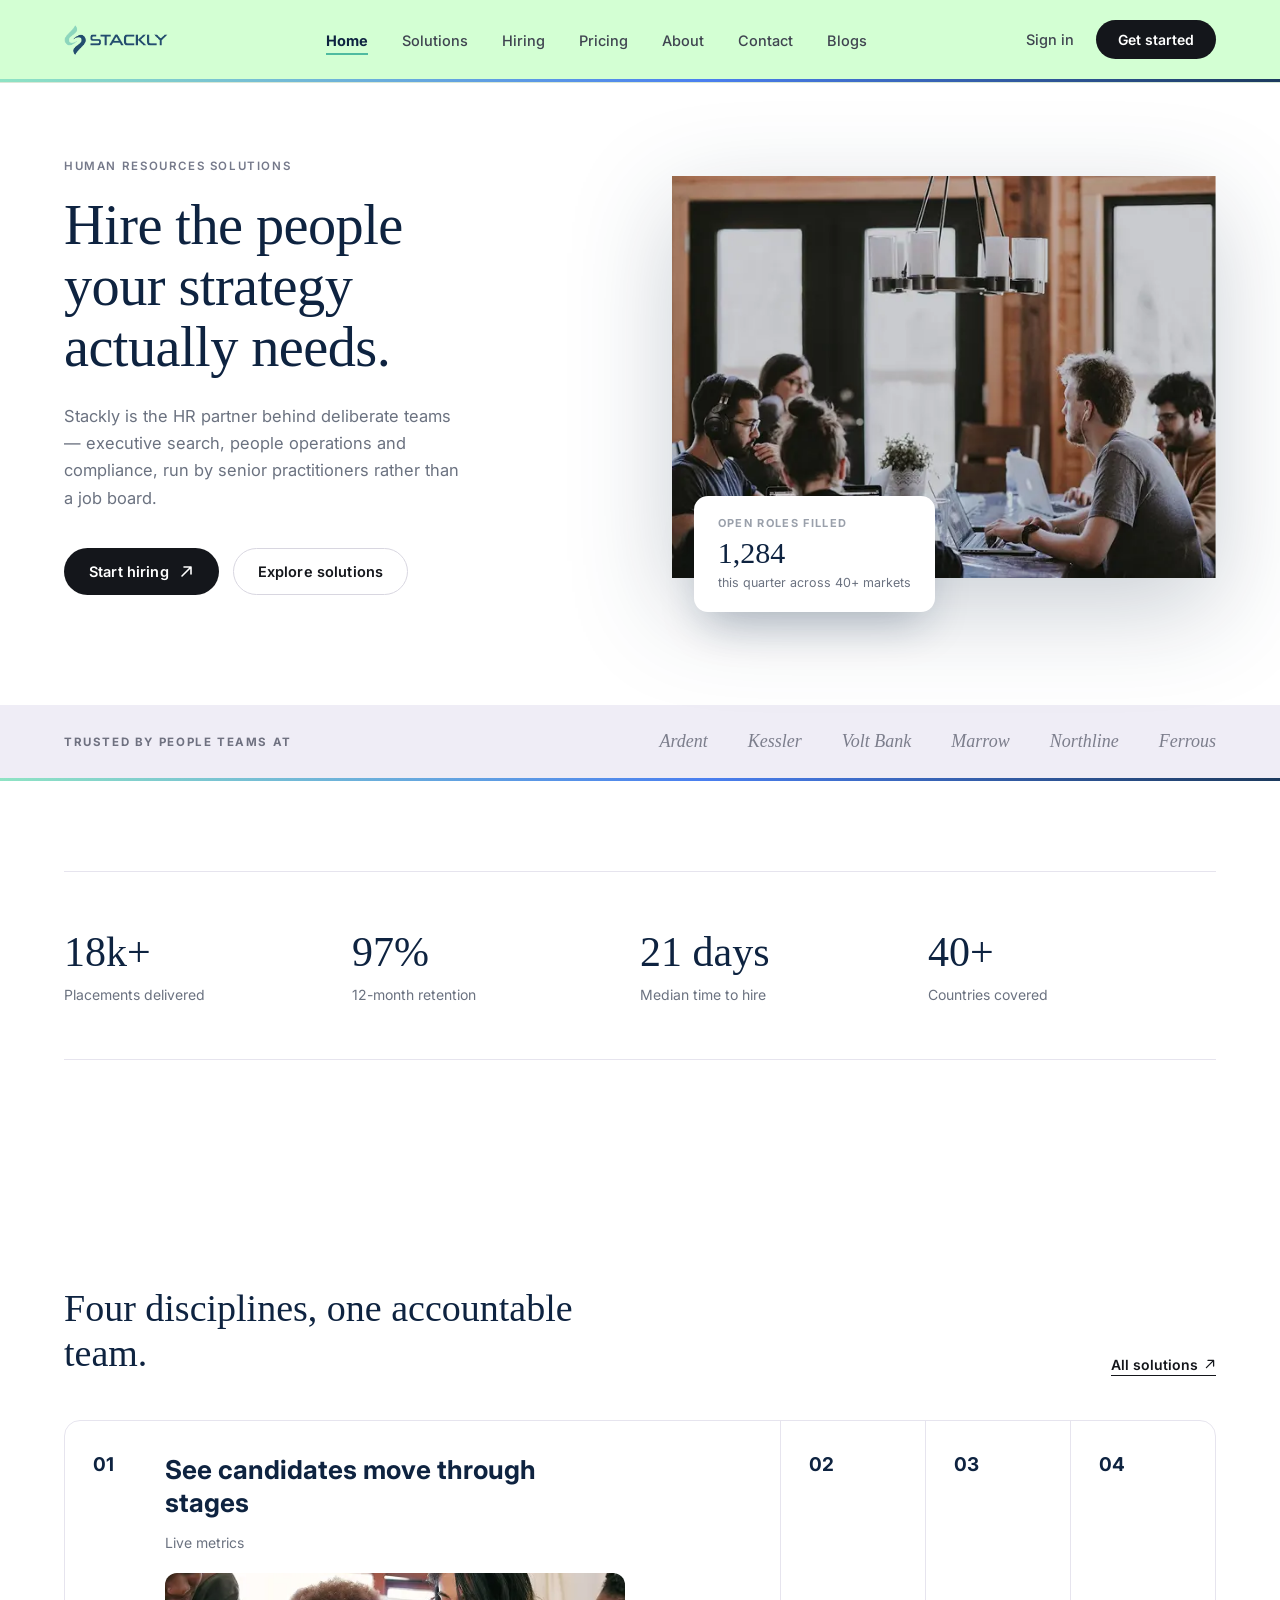
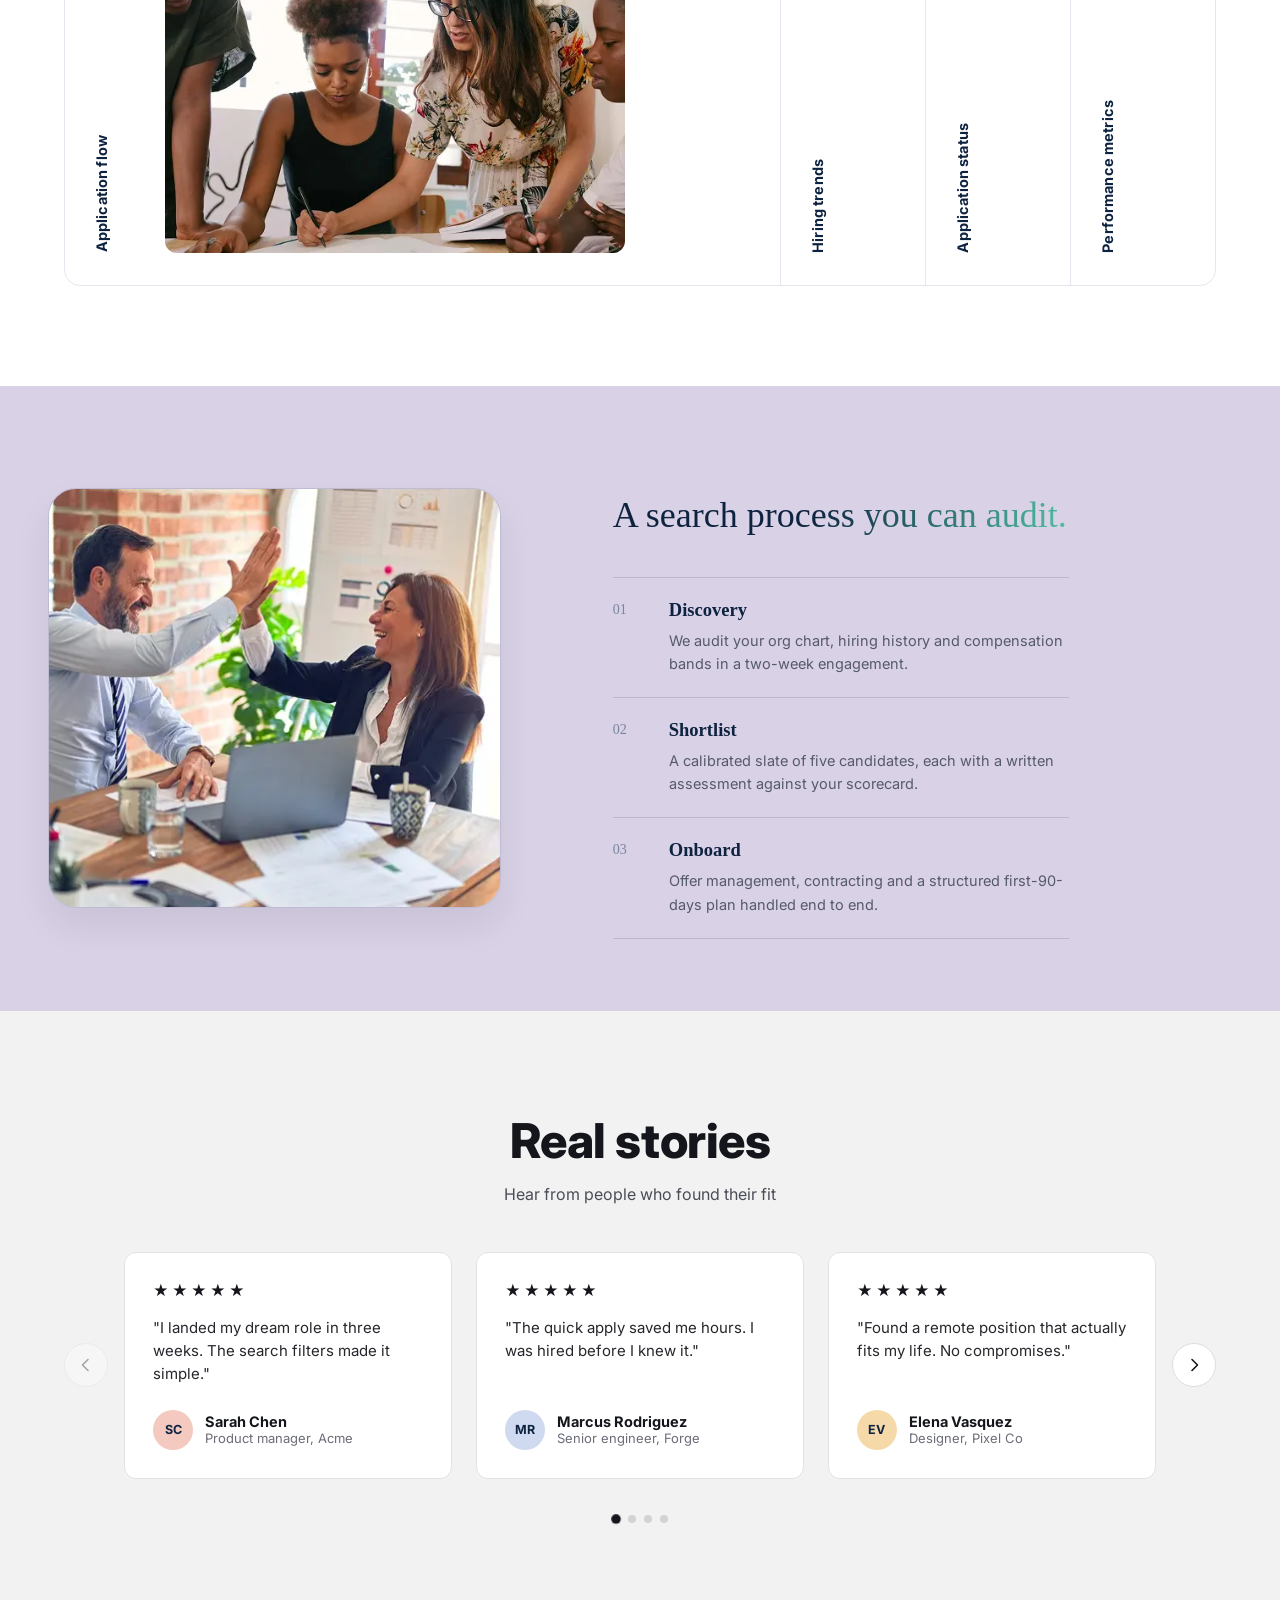
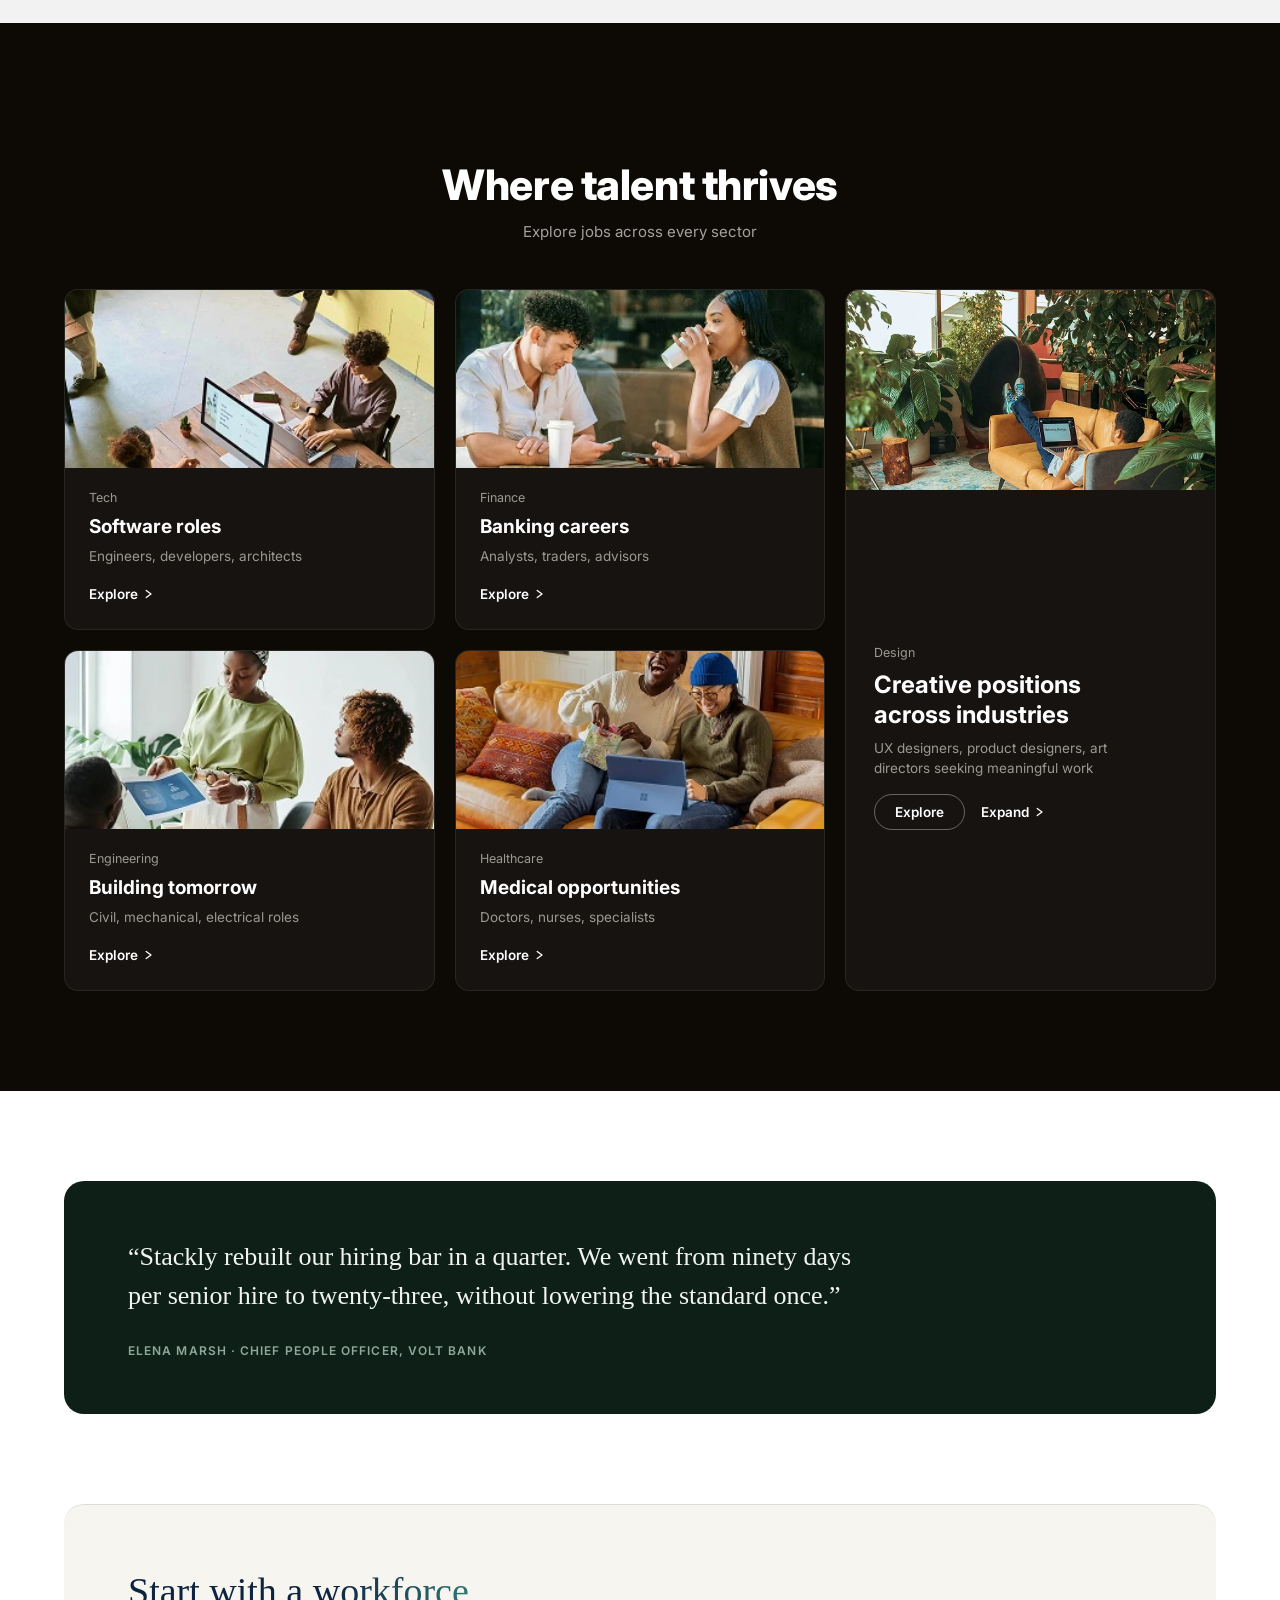
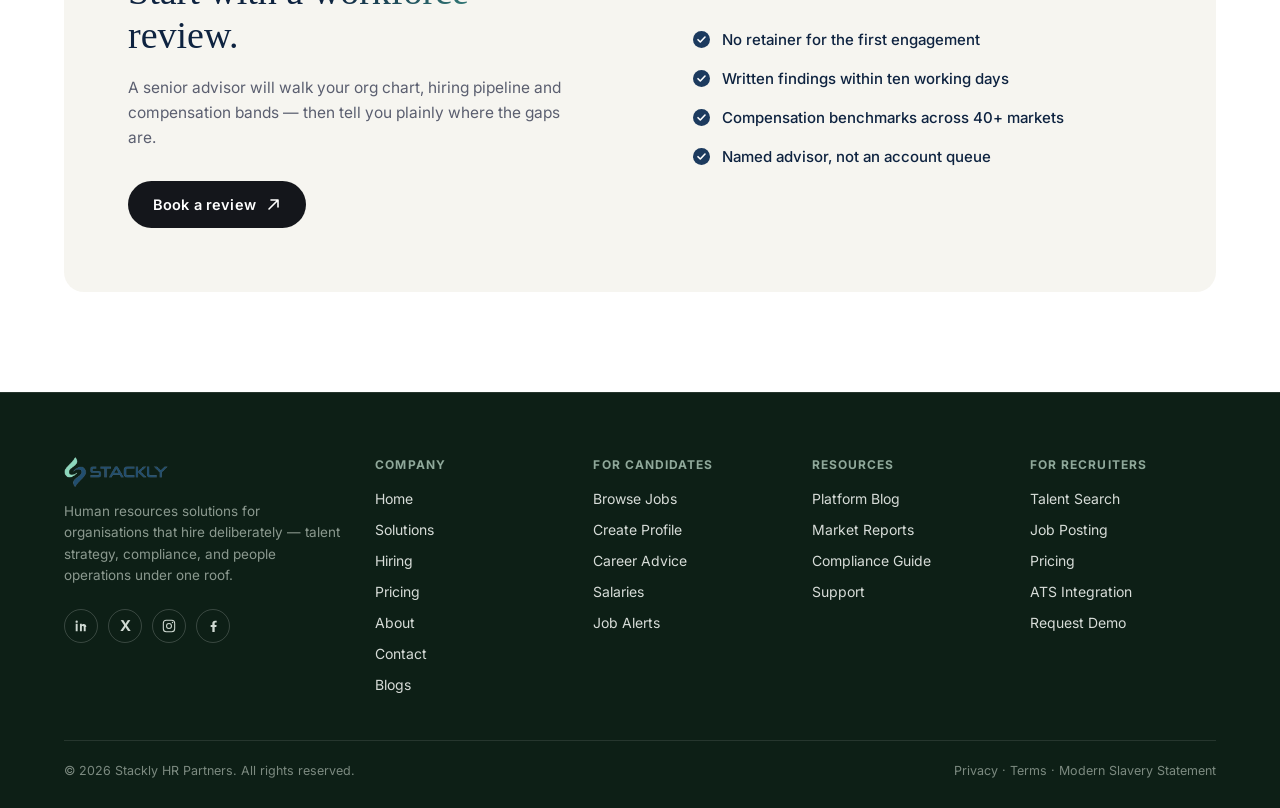
==== commit 9fe03cc0: "bugs" ====
--- a/index.html
+++ b/index.html
@@ -15,7 +15,7 @@
 <header>
   <div class="wrap">
     <nav>
-      <a href="#top" class="logo" aria-label="Stackly home">
+      <a href="index.html" class="logo" aria-label="Stackly home">
         <img src="images/logo.webp" alt="Stackly" class="logo-img">
       </a>
 
@@ -139,7 +139,7 @@
           <div class="eyebrow">What we do</div>
           <h2 class="serif">Four disciplines, one accountable team.</h2>
         </div>
-        <a href="#footer" class="all-link">
+        <a href="404.html" class="all-link">
           All solutions
           <svg width="12" height="12" viewBox="0 0 15 15" fill="none" xmlns="http://www.w3.org/2000/svg">
             <path d="M3 12L12 3M12 3H5M12 3V10" stroke="currentColor" stroke-width="1.6" stroke-linecap="round" stroke-linejoin="round"/>
@@ -489,7 +489,7 @@
           <a href="404.html" aria-label="LinkedIn">
             <svg width="16" height="16" viewBox="0 0 24 24" fill="none" xmlns="http://www.w3.org/2000/svg"><path d="M6.94 8.5H4.06V20H6.94V8.5ZM5.5 7.25A1.75 1.75 0 1 0 5.5 3.75a1.75 1.75 0 0 0 0 3.5ZM20 13.5c0-3-1.6-4.5-3.9-4.5-1.5 0-2.4.75-2.8 1.4V8.5H10.4V20h2.9v-6.1c0-.9.2-1.8 1.4-1.8 1.2 0 1.4.9 1.4 1.9V20H19V13.5h1Z" fill="currentColor"/></svg>
           </a>
-          <a href="404.html" aria-label="Twitter">
+          <a href="404.html" aria-label="X">
             <svg width="16" height="16" viewBox="0 0 24 24" fill="none" xmlns="http://www.w3.org/2000/svg"><path d="M20 6.3c-.6.3-1.2.5-1.9.6.7-.4 1.2-1 1.4-1.8-.6.4-1.4.7-2.1.8a3.3 3.3 0 0 0-5.7 3 9.4 9.4 0 0 1-6.8-3.5 3.3 3.3 0 0 0 1 4.4c-.5 0-1-.2-1.5-.4v.1c0 1.6 1.2 3 2.7 3.3-.5.1-1 .2-1.5.1.4 1.4 1.7 2.3 3.2 2.4A6.6 6.6 0 0 1 4 16.6a9.3 9.3 0 0 0 5.1 1.5c6.1 0 9.4-5 9.4-9.4v-.4c.6-.5 1.2-1.1 1.5-1.9Z" fill="currentColor"/></svg>
           </a>
           <a href="404.html" aria-label="Instagram">
@@ -549,7 +549,7 @@
 
     <div class="footer-bottom">
       <span>© 2026 Stackly HR Partners. All rights reserved.</span>
-      <span>Privacy &middot; Terms &middot; Modern Slavery Statement</span>
+      <span><a href="404.html">Privacy</a> &middot; Terms &middot; Modern Slavery Statement</span>
     </div>
   </div>
 </footer>
--- a/styles.css
+++ b/styles.css
@@ -18,6 +18,78 @@
     --radius: 18px;
   }
 
+@media (max-width: 900px){
+  #solutions .tabs-panel{
+    gap: 10px;
+    border: 0;
+    border-radius: 0;
+    overflow: visible;
+    background: transparent;
+  }
+
+  #solutions .tab-col{
+    overflow: hidden;
+    border: 1px solid var(--line);
+    border-radius: 14px;
+    background: #fff;
+    box-shadow: 0 8px 22px rgba(14,35,64,.05);
+    transition: border-color .25s ease, box-shadow .25s ease;
+  }
+
+  #solutions .tab-col.active{
+    border-color: var(--mint-deep);
+    box-shadow: 0 12px 28px rgba(14,35,64,.1);
+  }
+
+  #solutions .tab-rail{
+    min-height: 62px;
+    padding: 18px 20px;
+    gap: 12px;
+    background: #fbfaf6;
+  }
+
+  #solutions .tab-col.active .tab-rail{
+    background: #eef8f3;
+  }
+
+  #solutions .tab-number{
+    color: var(--mint-deep);
+    font-size: 15px;
+  }
+
+  #solutions .tab-label{
+    color: var(--navy-deep);
+    font-size: 14px;
+  }
+
+  #solutions .tab-content{
+    padding-left: 20px;
+    padding-right: 20px;
+  }
+
+  #solutions .tab-col.active .tab-content{
+    padding: 18px 20px 20px;
+  }
+
+  #solutions .tab-content h3{
+    font-size: 21px;
+    line-height: 1.25;
+    margin-bottom: 10px;
+  }
+
+  #solutions .tab-desc,
+  #solutions .tab-caption{
+    font-size: 13.5px;
+    line-height: 1.55;
+  }
+
+  #solutions .tab-image img{
+    height: 180px;
+    object-fit: cover;
+    border-radius: 10px;
+  }
+}
+
 *{ box-sizing: border-box; margin:0; padding:0; }
 
 html{ scroll-behavior: smooth; }
@@ -978,6 +1050,14 @@
     color: #fff;
   }
 
+.footer-social a[aria-label="X"] svg{ display: none; }
+.footer-social a[aria-label="X"]::before{
+    content: 'X';
+    font-size: 15px;
+    font-weight: 700;
+    line-height: 1;
+  }
+
 .footer-col h4{
     font-size: 12px;
     font-weight: 700;
@@ -1011,7 +1091,7 @@
     transition: opacity .7s ease, transform .7s ease;
   }
 
-.reveal.in{ opacity: 1; transform: translateY(0); }
+.reveal.in{ opacity: 1; transform: translateY(0);  }
 
 /* Text-specific reveal (headings, eyebrows, paragraphs) — slightly quicker, subtler rise */
   .reveal-text{
@@ -1403,6 +1483,16 @@
     font-size: 15px;
     font-weight: 500;
     border-bottom: 1px solid #eef0ed;
+  }
+
+  .mobile-menu > a.active{
+    padding-left: 12px;
+    padding-right: 12px;
+    border-radius: 8px;
+    background: var(--ink);
+    border-bottom-color: var(--ink);
+    color: #fff;
+    font-weight: 700;
   }
 
   .mobile-menu-actions{
@@ -2824,6 +2914,28 @@
   .field select:focus,
   .field textarea:focus{ border-color: var(--mint-deep); }
 
+.field.has-error input,
+.field.has-error select,
+.field.has-error textarea,
+.pill-field.has-error .pill-group{
+    border-color: #c95d5d;
+  }
+
+.field-error{
+    display: block;
+    color: #b23b3b;
+    font-size: 12px;
+    line-height: 1.4;
+    margin-top: 7px;
+  }
+
+.form-success{
+    color: #2e8069;
+    font-size: 14px;
+    font-weight: 600;
+    margin-top: 18px;
+  }
+
 .pill-group{
     display: flex;
     flex-wrap: wrap;
@@ -3333,6 +3445,17 @@
     max-width: 320px;
   }
 
+.faqs-intro-image{
+    width: 100%;
+    max-width: 320px;
+    aspect-ratio: 4 / 3;
+    object-fit: cover;
+    display: block;
+    margin-top: 28px;
+    border-radius: 14px;
+    box-shadow: 0 18px 34px rgba(14,35,64,0.12);
+  }
+
 .faq-list{
     display: flex;
     flex-direction: column;
@@ -3549,6 +3672,8 @@
     font-weight: 600;
   }
 
+.category-hidden{ display: none !important; }
+
 .blog-search{
     display: flex;
     align-items: center;
@@ -3685,6 +3810,9 @@
     display: flex;
     flex-direction: column;
     gap: 24px;
+  position: sticky;
+  top: 112px;
+  align-self: start;
   }
 
 .filter-label{
@@ -3826,6 +3954,7 @@
 @media (max-width: 900px){
     .blog-main-grid{ grid-template-columns: 1fr; }
     .posts-grid{ grid-template-columns: 1fr; }
+  .blog-sidebar{ position: static; }
   }
 
 /* ---------- Newsletter banner ---------- */
@@ -3852,6 +3981,13 @@
     margin-bottom: 14px;
   }
 
+.nb-content h2.text-effect-gradient.in{
+    background: none;
+    -webkit-text-fill-color: #7b5757;
+    color: #fff;
+    animation: none;
+  }
+
 .nb-content p{
     font-size: 14.5px;
     line-height: 1.65;
@@ -3865,6 +4001,17 @@
     gap: 12px;
     flex: 0 0 auto;
   }
+
+.nb-input-wrap{ position: relative; }
+.nb-error{
+    position: absolute;
+    left: 16px;
+    top: calc(100% + 6px);
+    color: #ffb0a8;
+    font-size: 12px;
+    white-space: nowrap;
+  }
+.nb-form input.has-error{ border-color: #ff8f85; }
 
 .nb-form input{
     width: 280px;
@@ -4052,6 +4199,57 @@
     object-fit: cover;
     border-radius: 16px;
     display: block;
+  }
+
+.loc-map{
+    overflow: hidden;
+    height: 220px;
+    margin-top: 18px;
+    border: 1px solid #dddfd7;
+    border-radius: 16px;
+    background: #e8ece8;
+    box-shadow: 0 16px 32px rgba(14,35,64,0.1);
+  }
+
+.loc-map iframe{
+    width: 100%;
+    height: 100%;
+    border: 0;
+    display: block;
+    filter: saturate(.8) contrast(.96);
+  }
+
+.contact-map-section{
+    background: #fff;
+    padding: 96px 0;
+  }
+
+.contact-map-grid{
+    display: grid;
+    grid-template-columns: minmax(0, .75fr) minmax(0, 1.25fr);
+    gap: 64px;
+    align-items: center;
+  }
+
+.contact-map-copy h2{
+    color: var(--navy-deep);
+    font-size: clamp(28px, 3vw, 38px);
+    font-weight: 400;
+    line-height: 1.15;
+    margin: 8px 0 16px;
+  }
+
+.contact-map-copy p{
+    max-width: 330px;
+    color: var(--gray);
+    font-size: 15px;
+    line-height: 1.65;
+    margin-bottom: 22px;
+  }
+
+.contact-map-section .loc-map{
+    height: 360px;
+    margin-top: 0;
   }
 
 .loc-content h2{
@@ -4157,6 +4355,9 @@
     .afc-btns{ flex-direction: column; align-items: center; }
     .sc-grid{ grid-template-columns: 1fr; gap: 40px; }
     .loc-grid{ grid-template-columns: 1fr; gap: 32px; }
+    .contact-map-grid{ grid-template-columns: 1fr; gap: 36px; }
+    .contact-map-section{ padding: 76px 0; }
+    .contact-map-section .loc-map{ height: 280px; }
     .sh-grid{ grid-template-columns: 1fr; }
     .rt-mock{ width: 100%; height: auto; }
     .rt-metrics{ gap: 18px; }
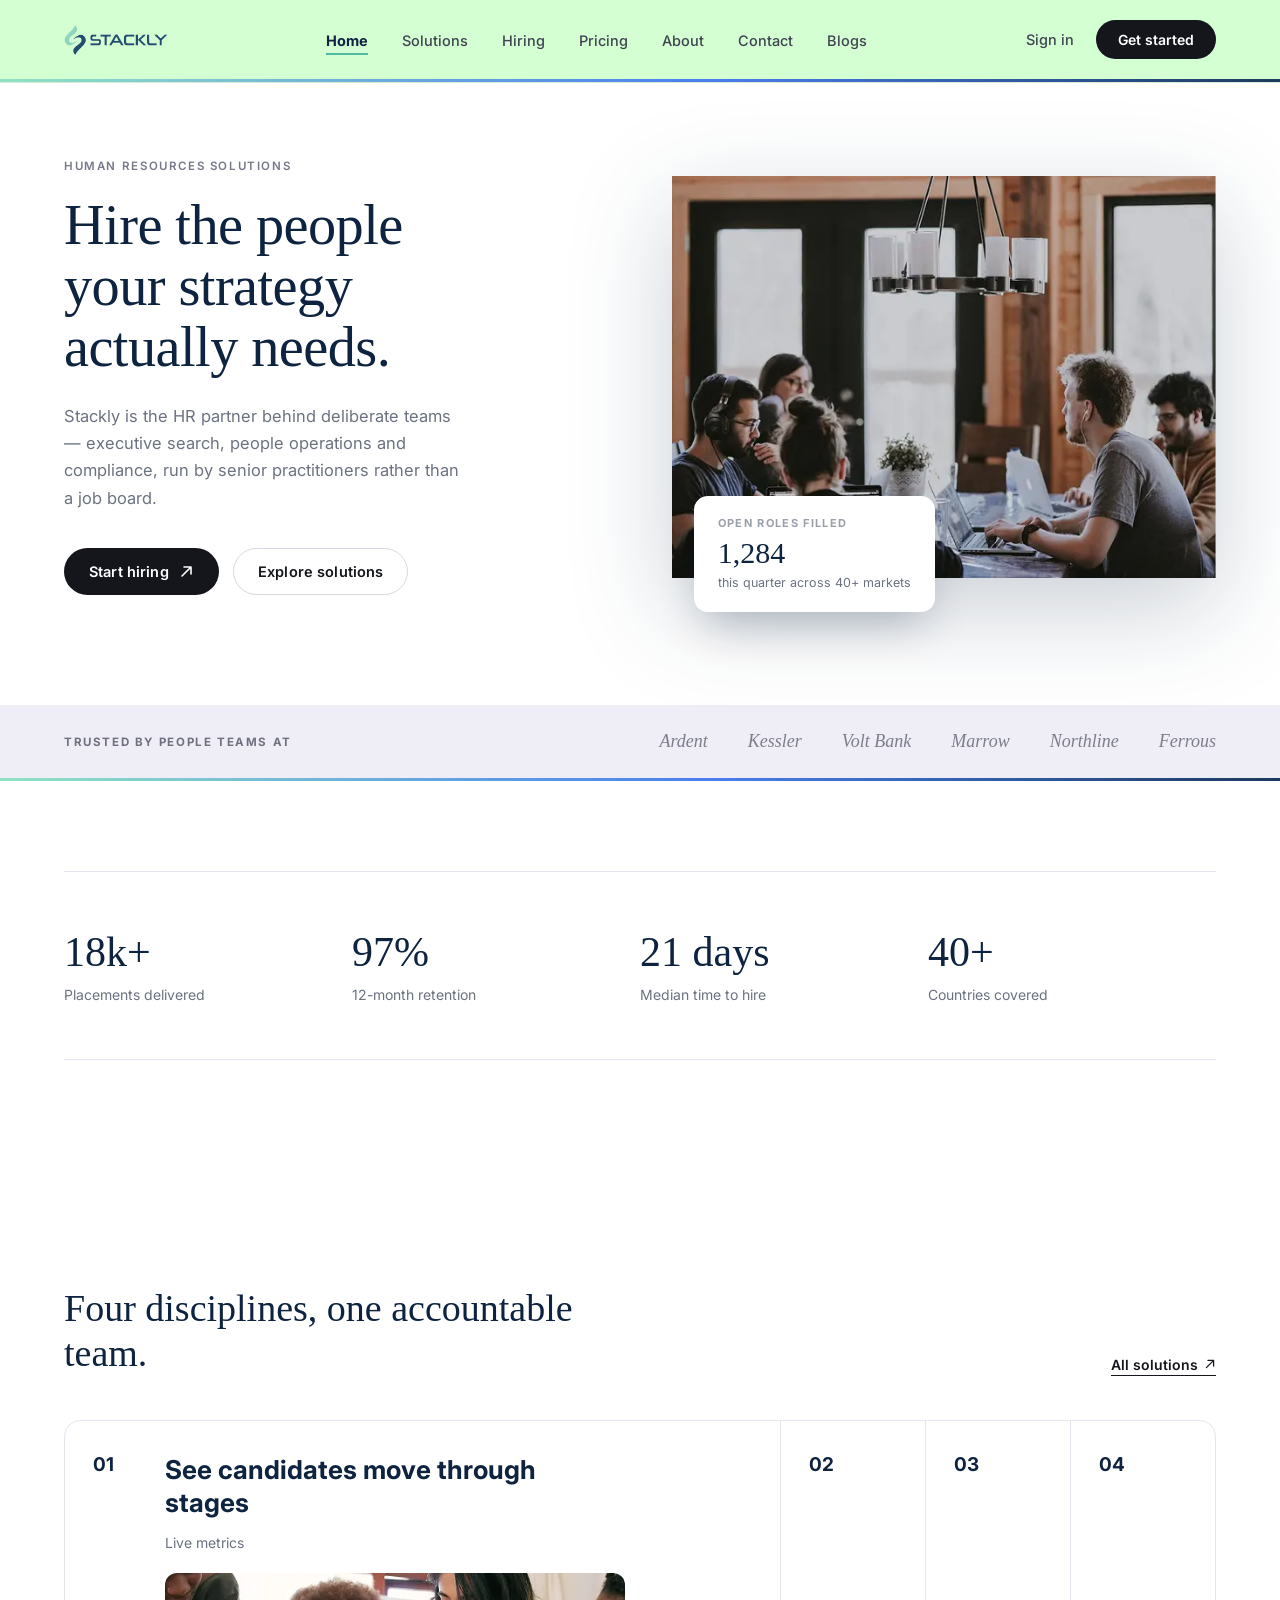
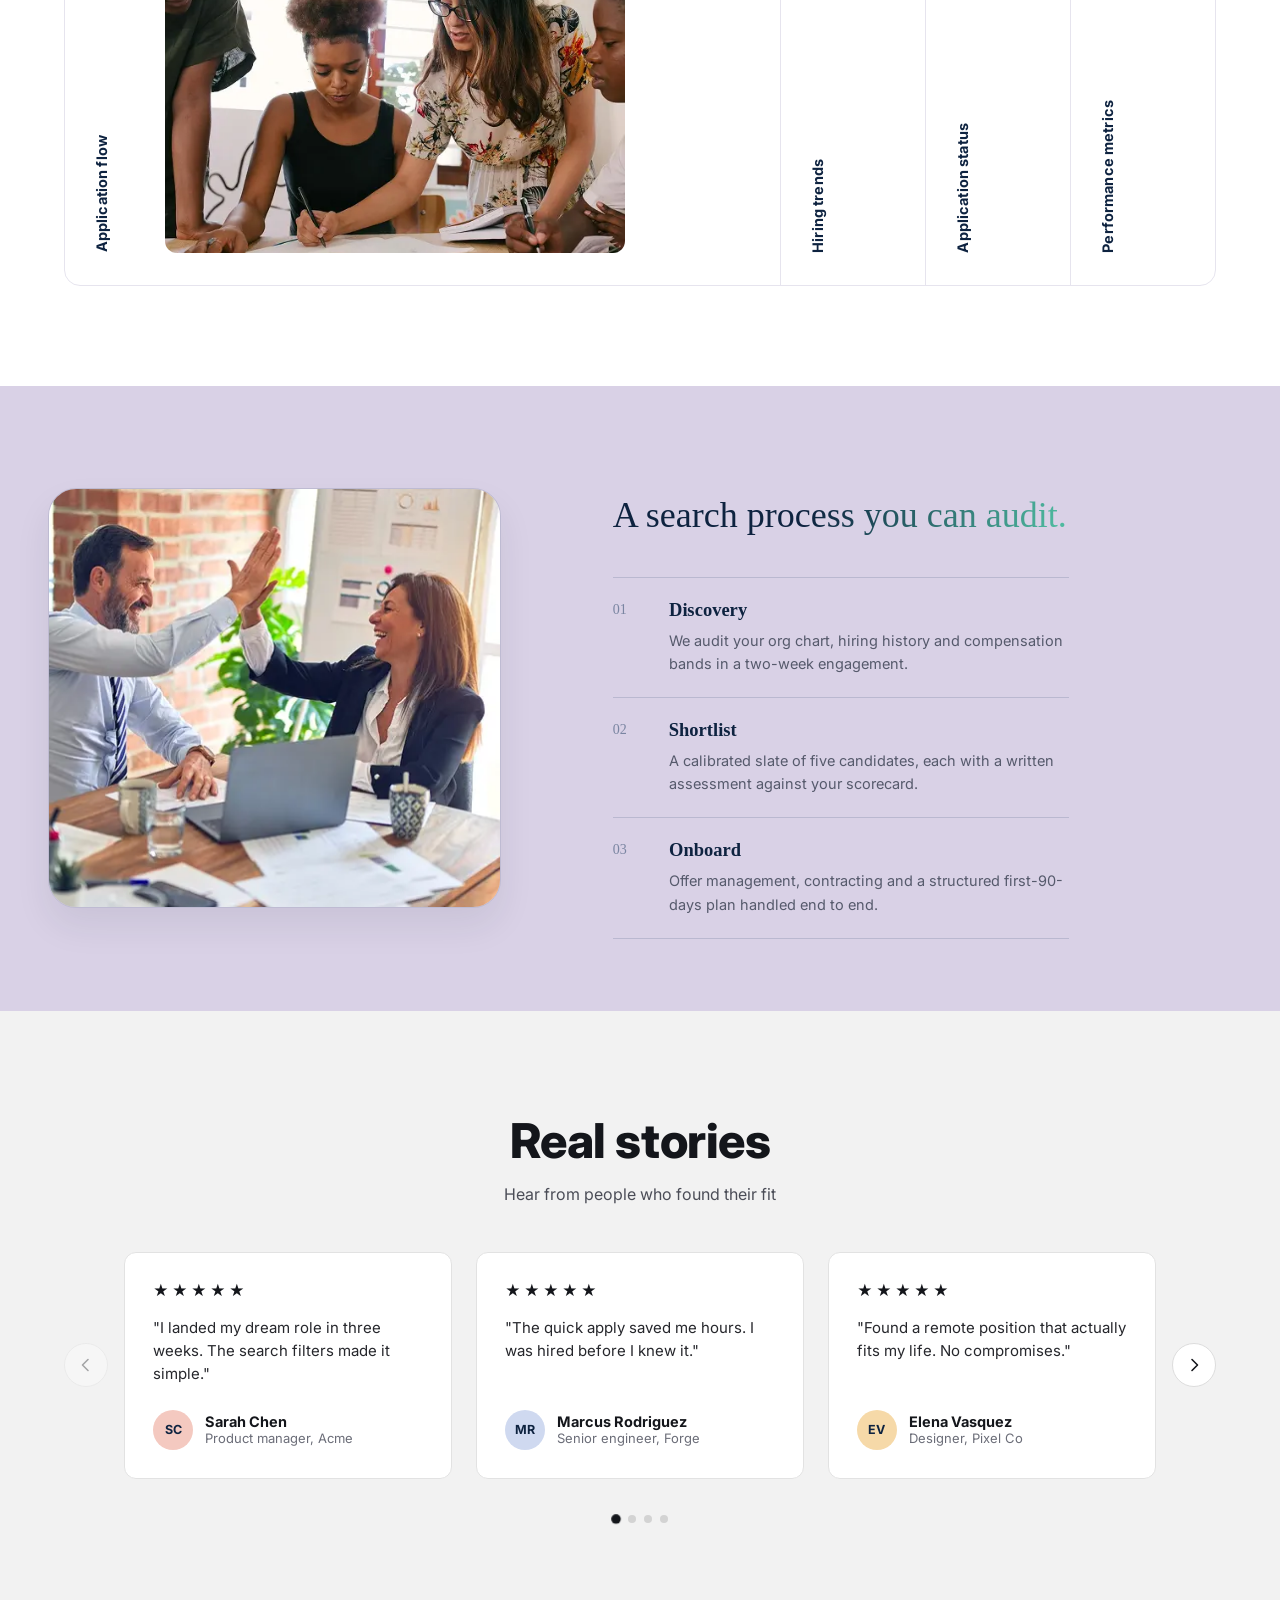
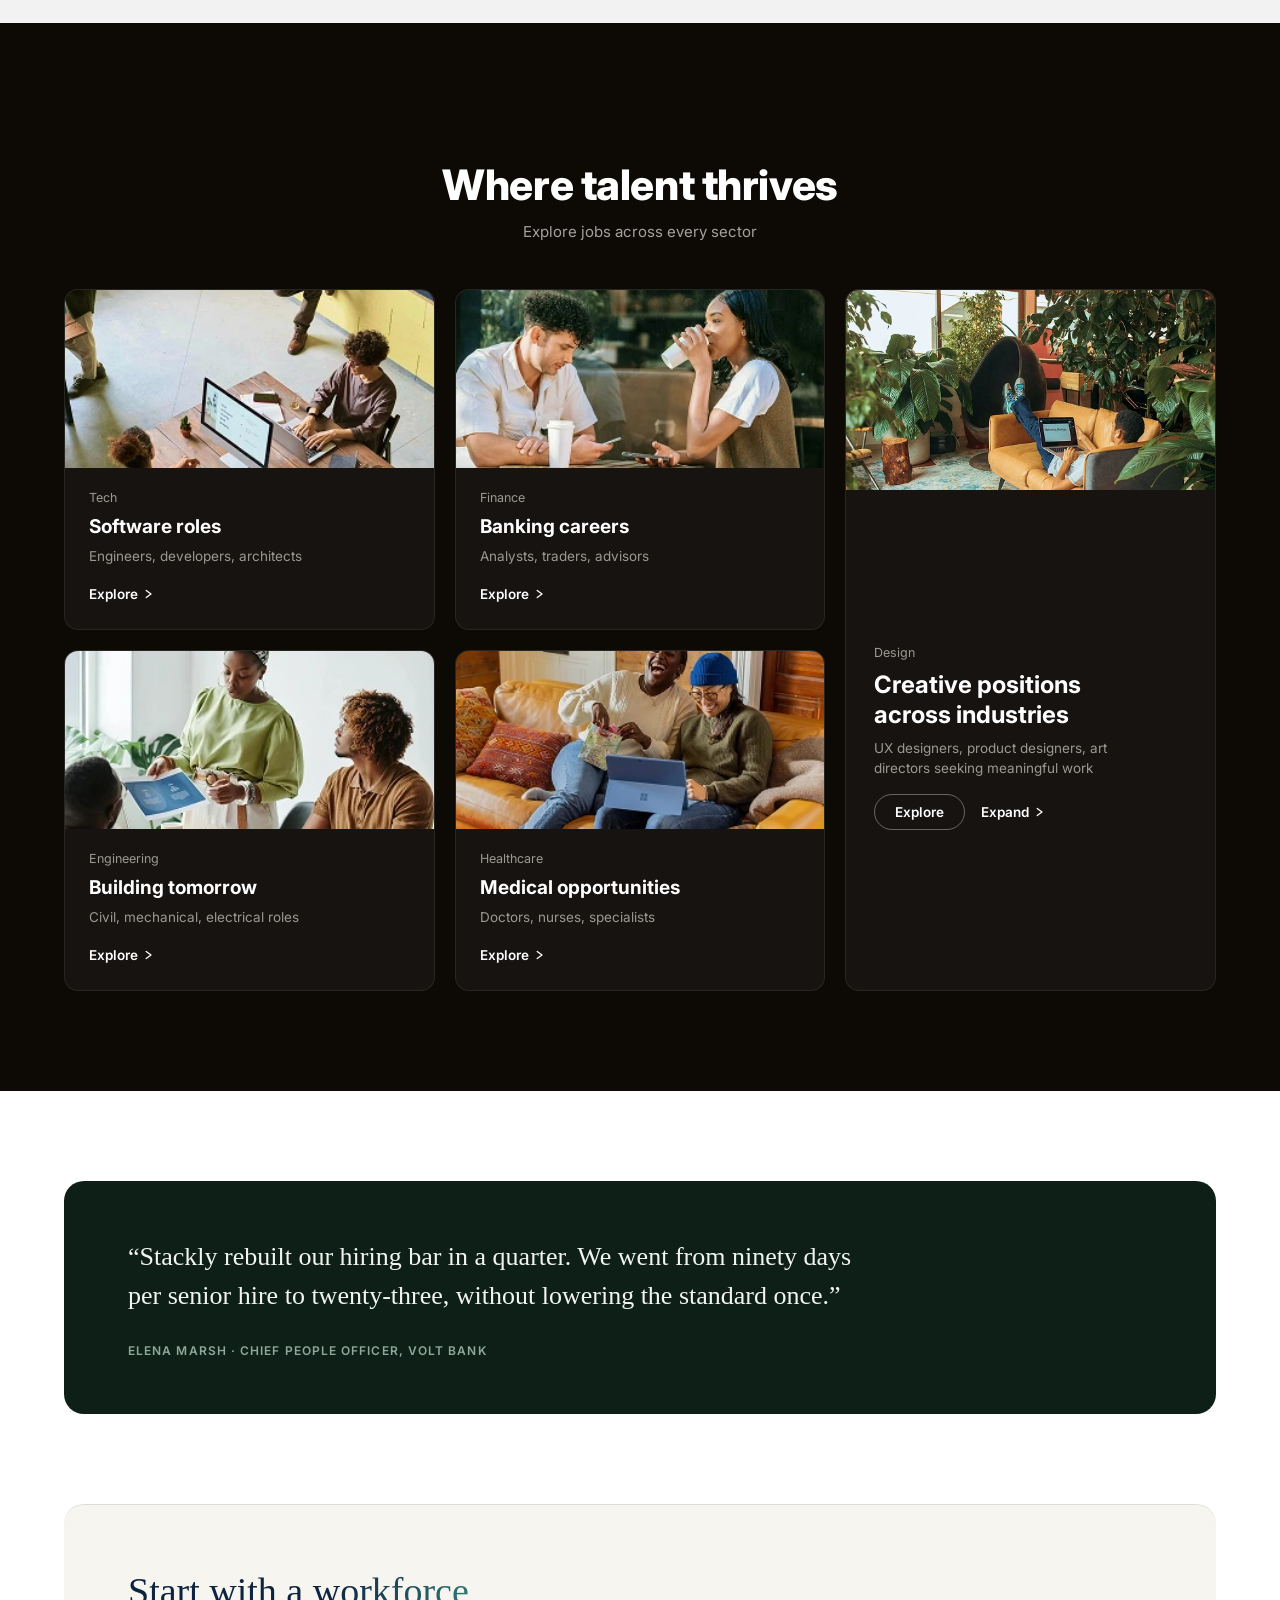
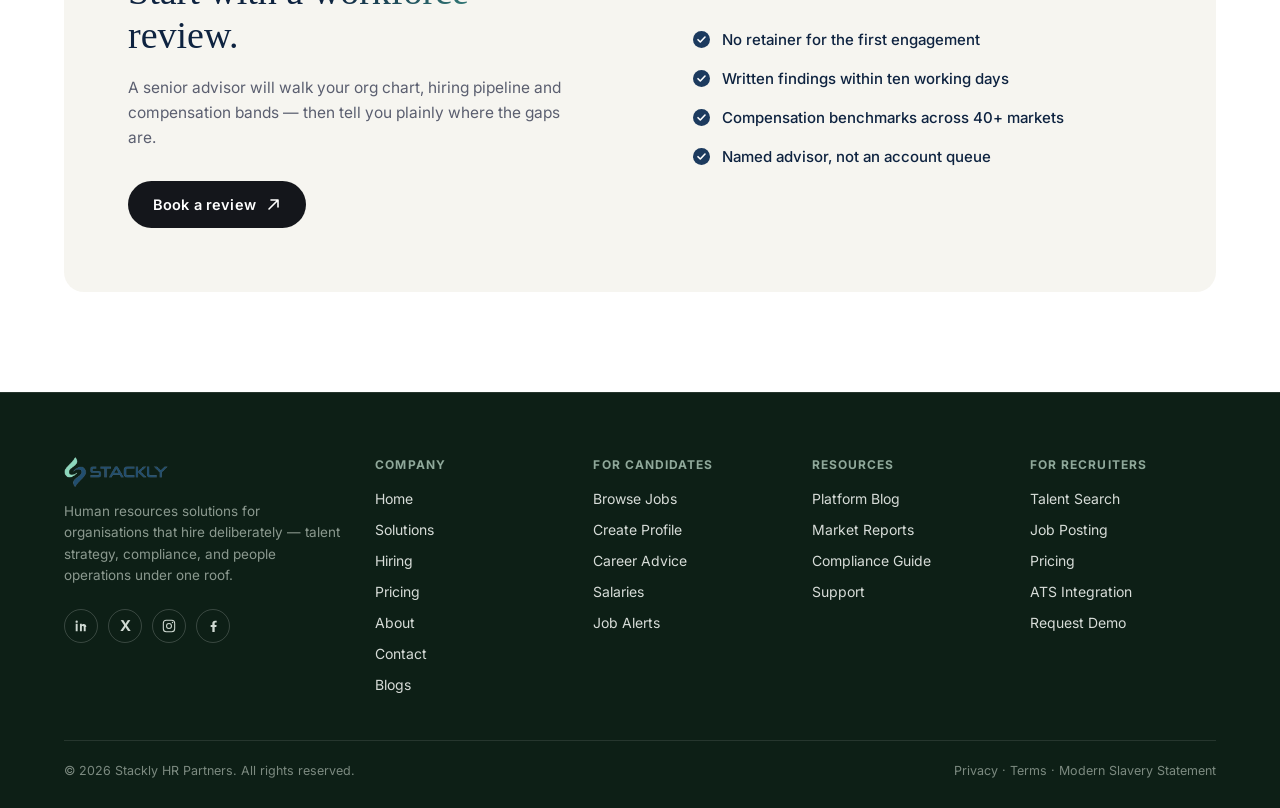
==== commit 624e2400: "bugs" ====
--- a/index.html
+++ b/index.html
@@ -172,7 +172,7 @@
             <h3>Spot patterns in your recruitment</h3>
             <p class="tab-desc">Track incoming applications with trend analysis and historical comparisons.</p>
             <div class="tab-image">
-              <img src="images/index3.webp" alt="Team celebrating over lunch">
+              <img src="images/index5.webp" alt="Team celebrating over lunch">
             </div>
           </div>
         </div>
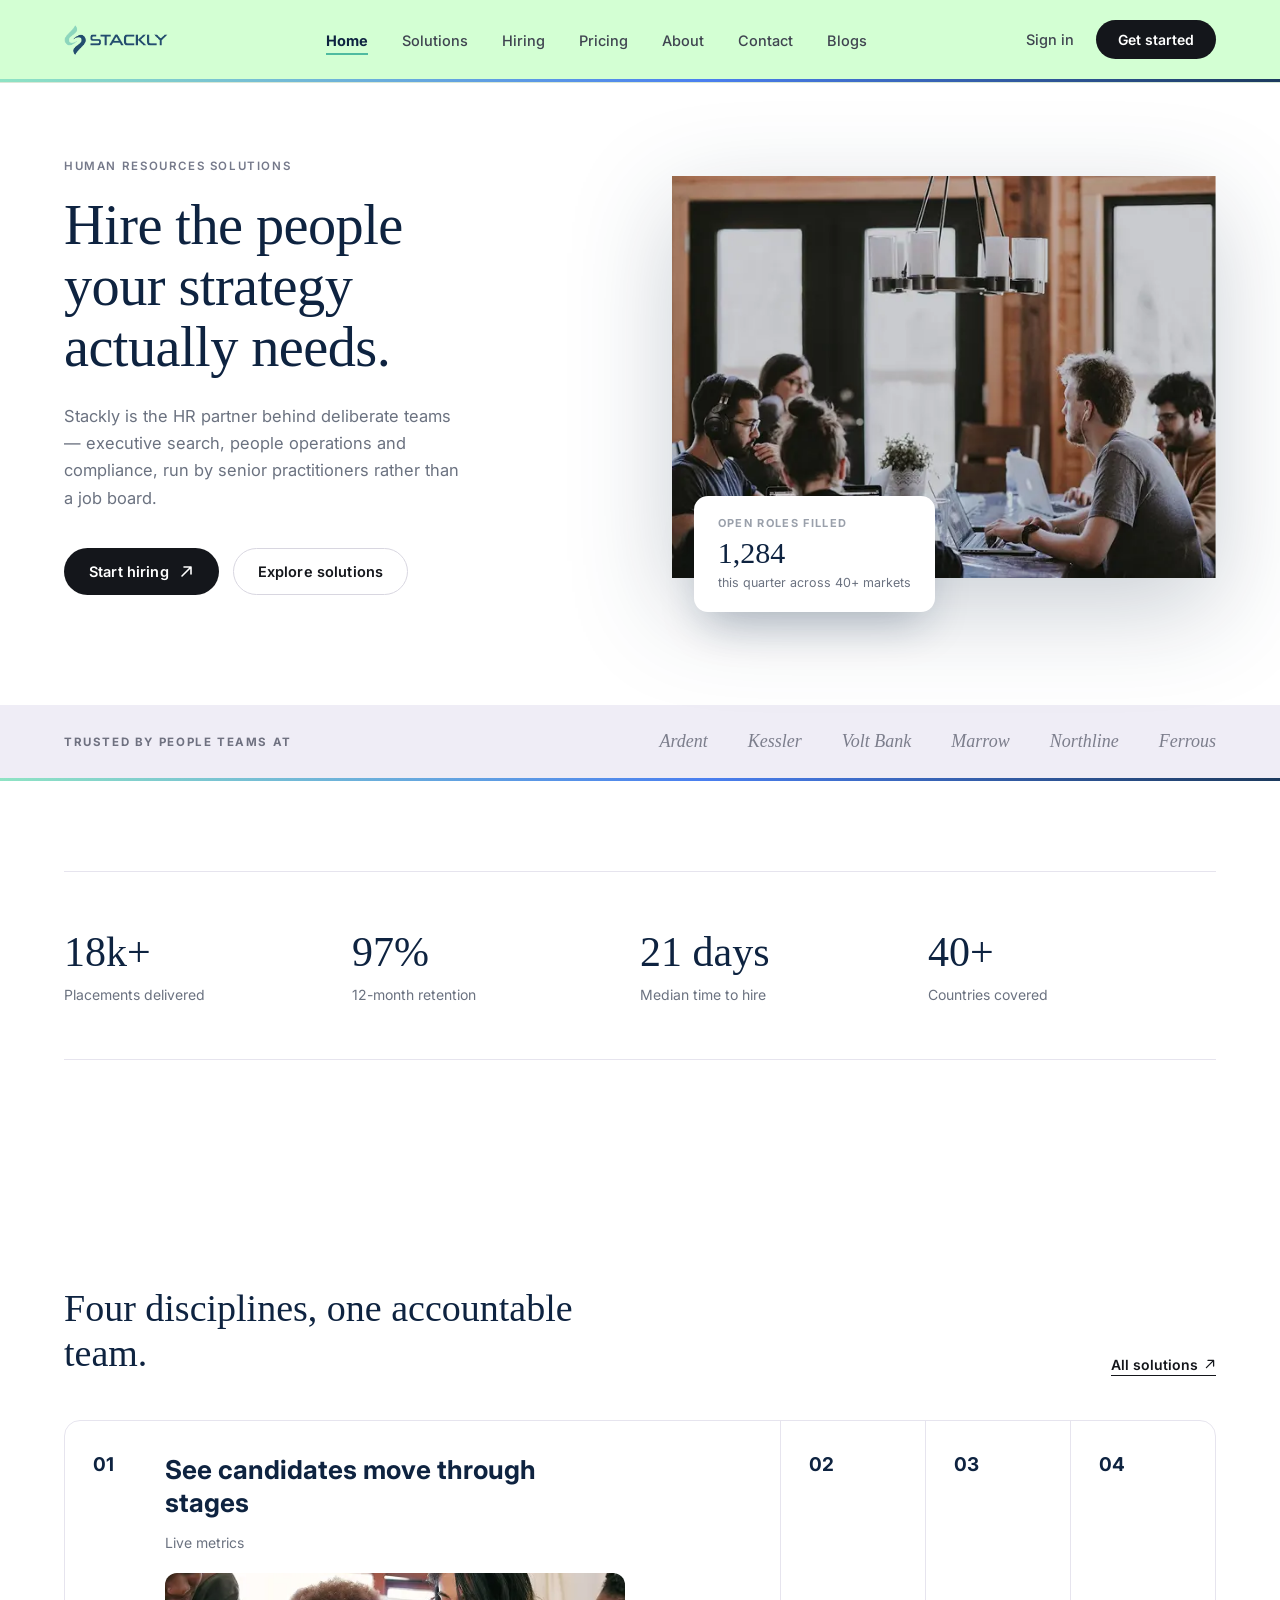
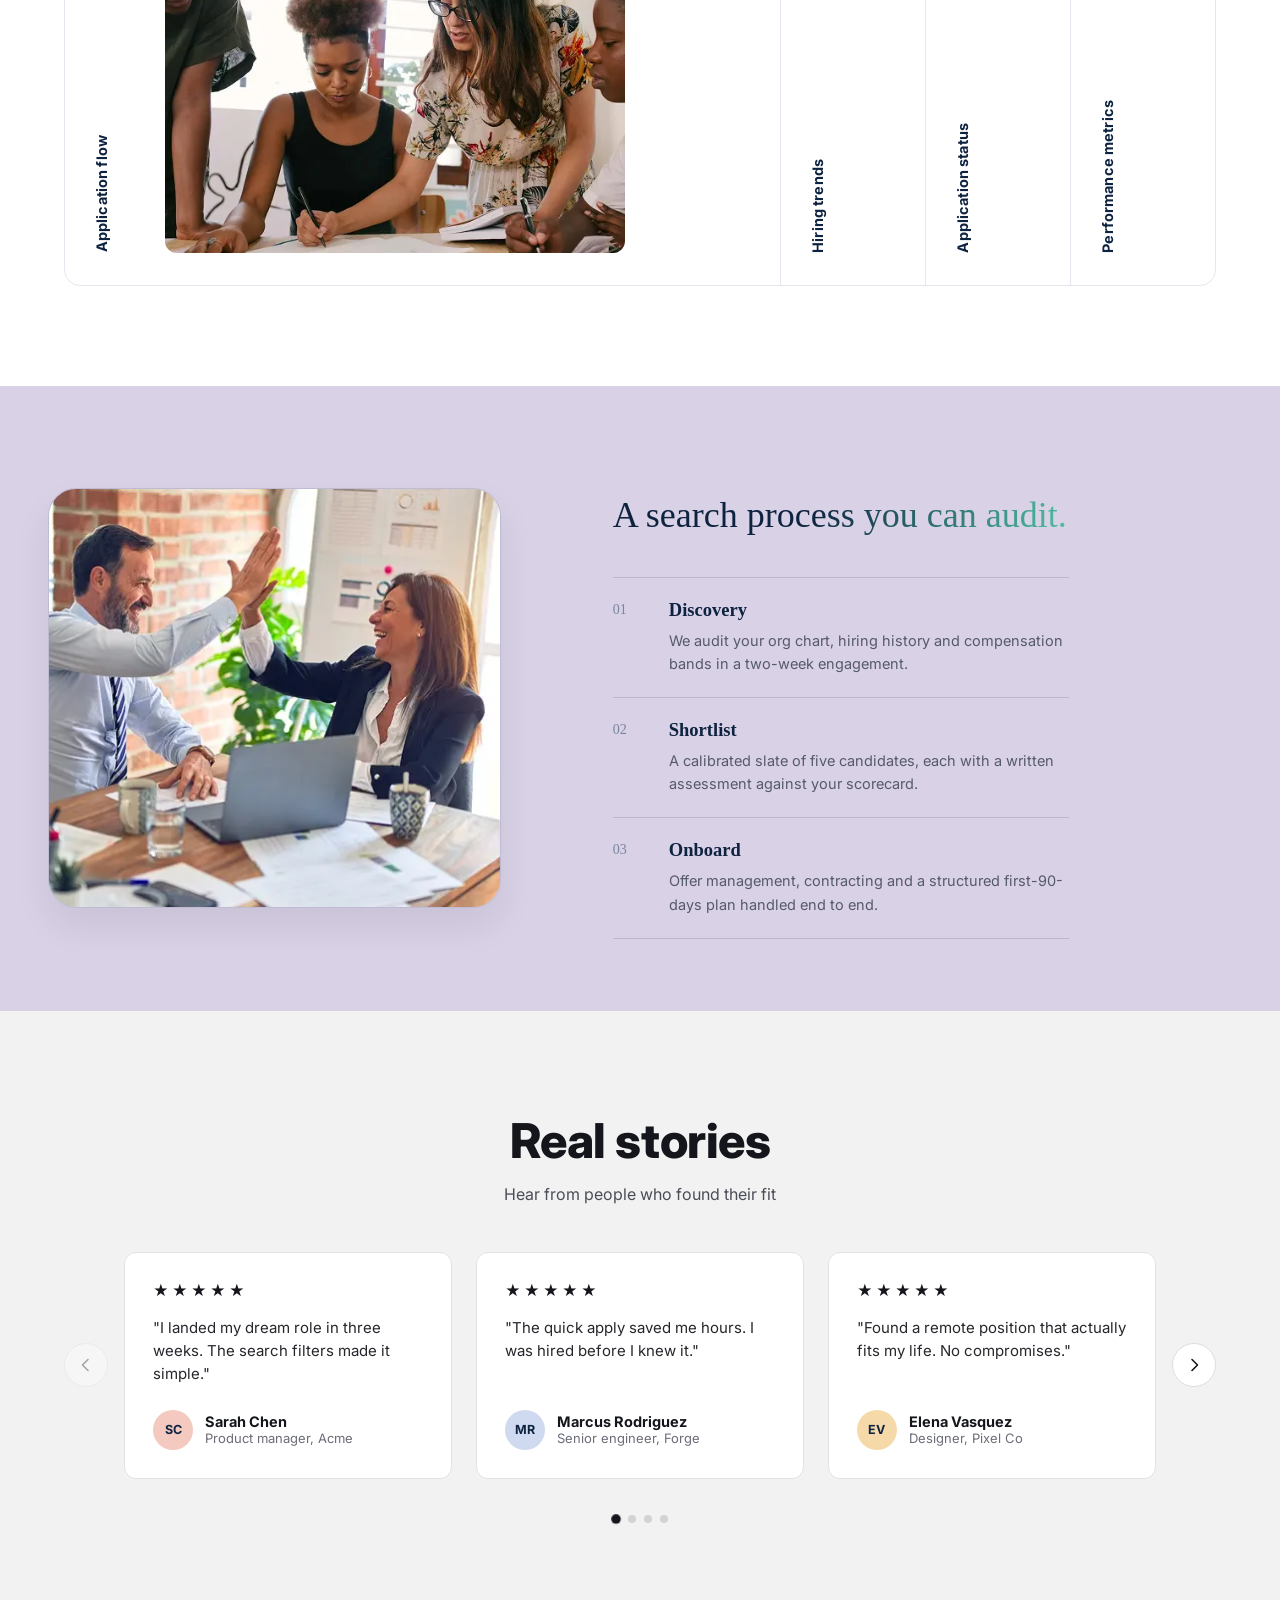
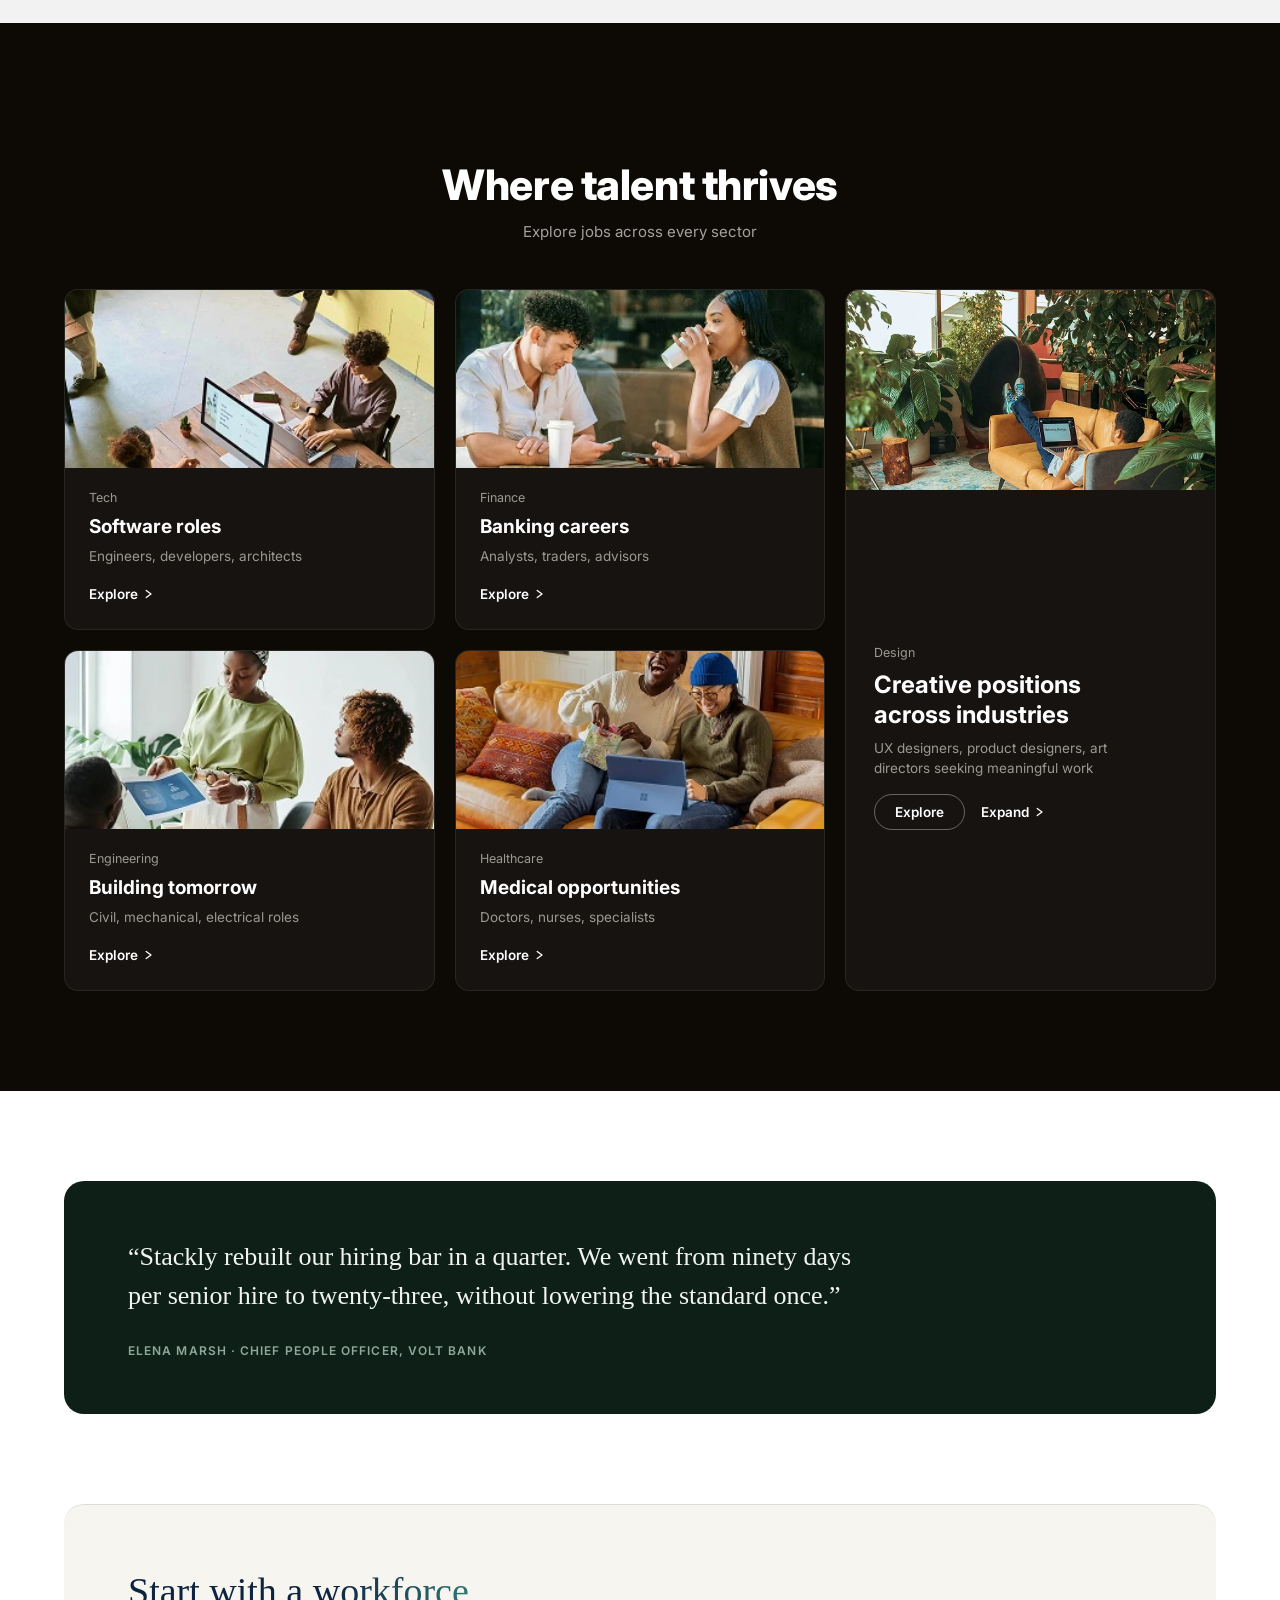
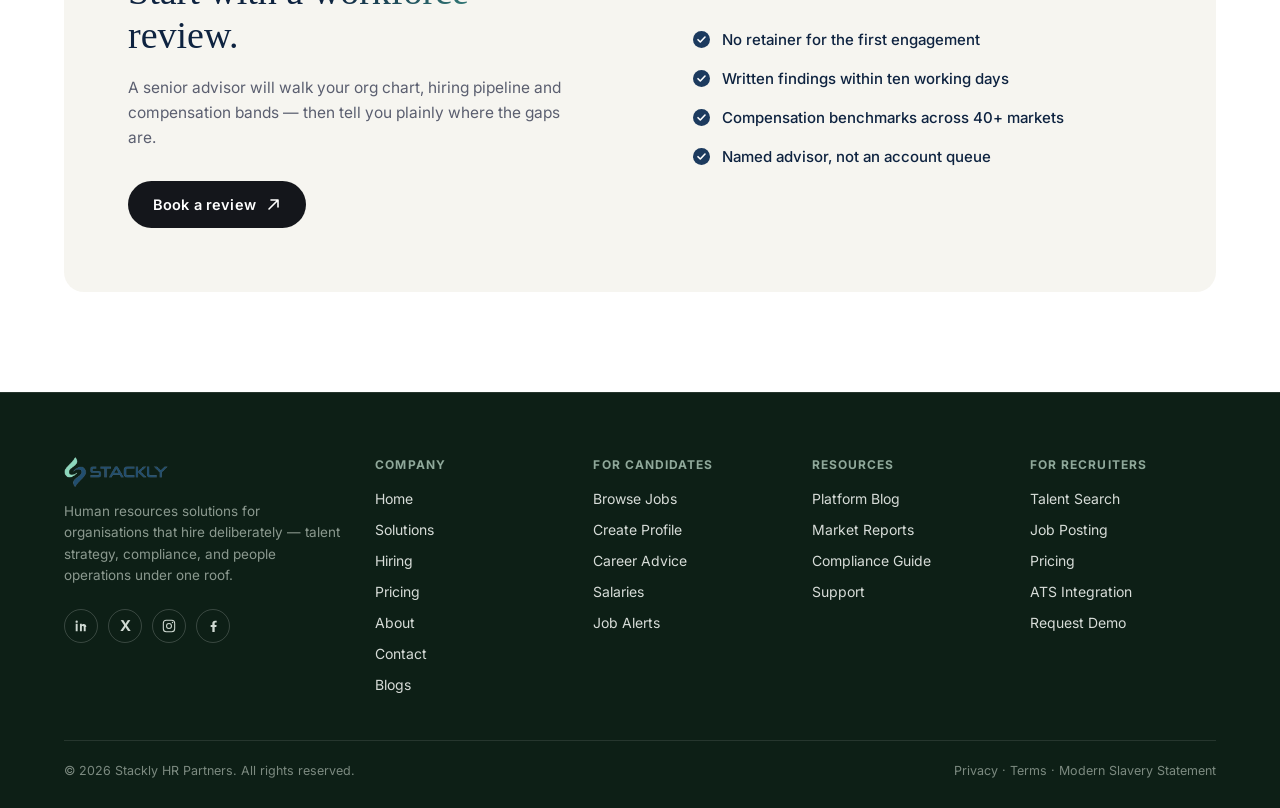
==== commit ea7e4fbf: "bugs" ====
--- a/index.html
+++ b/index.html
@@ -68,7 +68,7 @@
         <h1 class="serif">Hire the people<br>your strategy<br>actually needs.</h1>
         <p>Stackly is the HR partner behind deliberate teams — executive search, people operations and compliance, run by senior practitioners rather than a job board.</p>
         <div class="hero-ctas">
-          <a href="404.html" class="btn btn-dark">
+          <a href="hiring.html" class="btn btn-dark">
             Start hiring
             <svg width="15" height="15" viewBox="0 0 15 15" fill="none" xmlns="http://www.w3.org/2000/svg">
               <path d="M3 12L12 3M12 3H5M12 3V10" stroke="currentColor" stroke-width="1.6" stroke-linecap="round" stroke-linejoin="round"/>
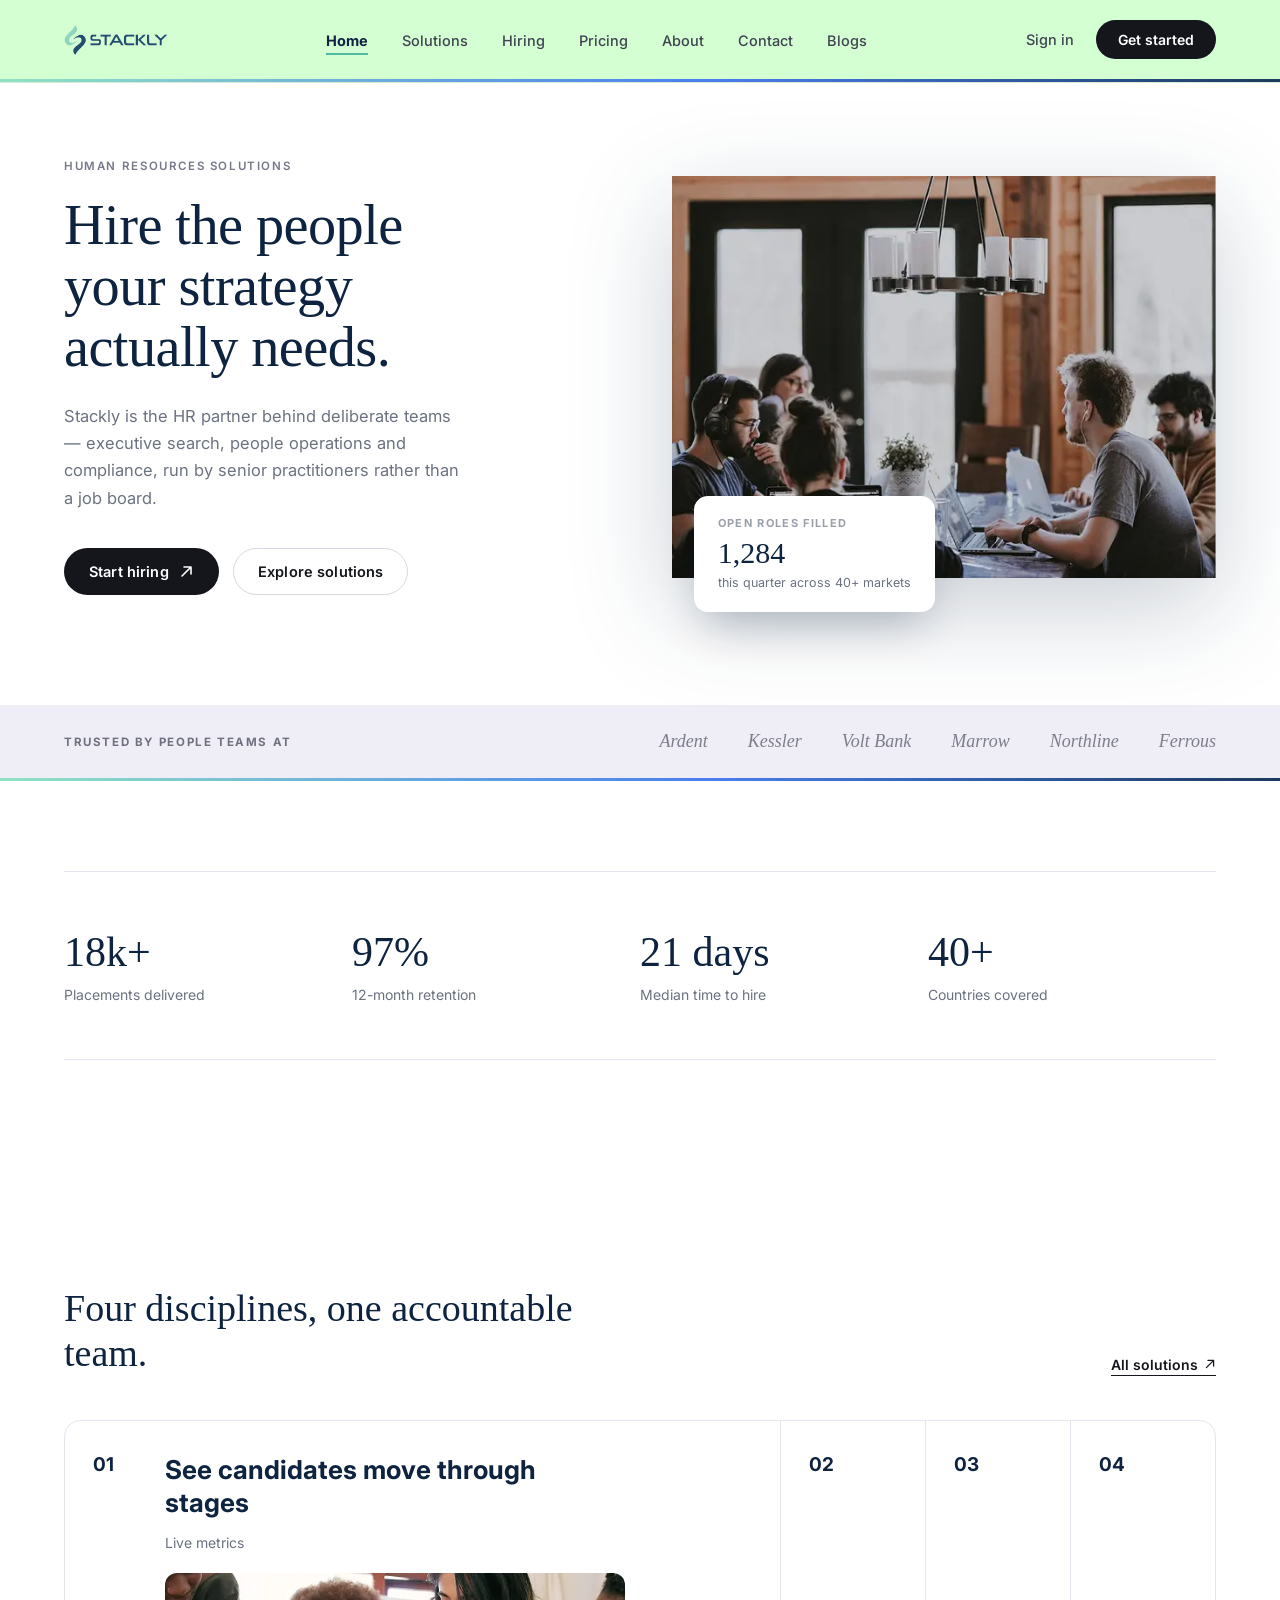
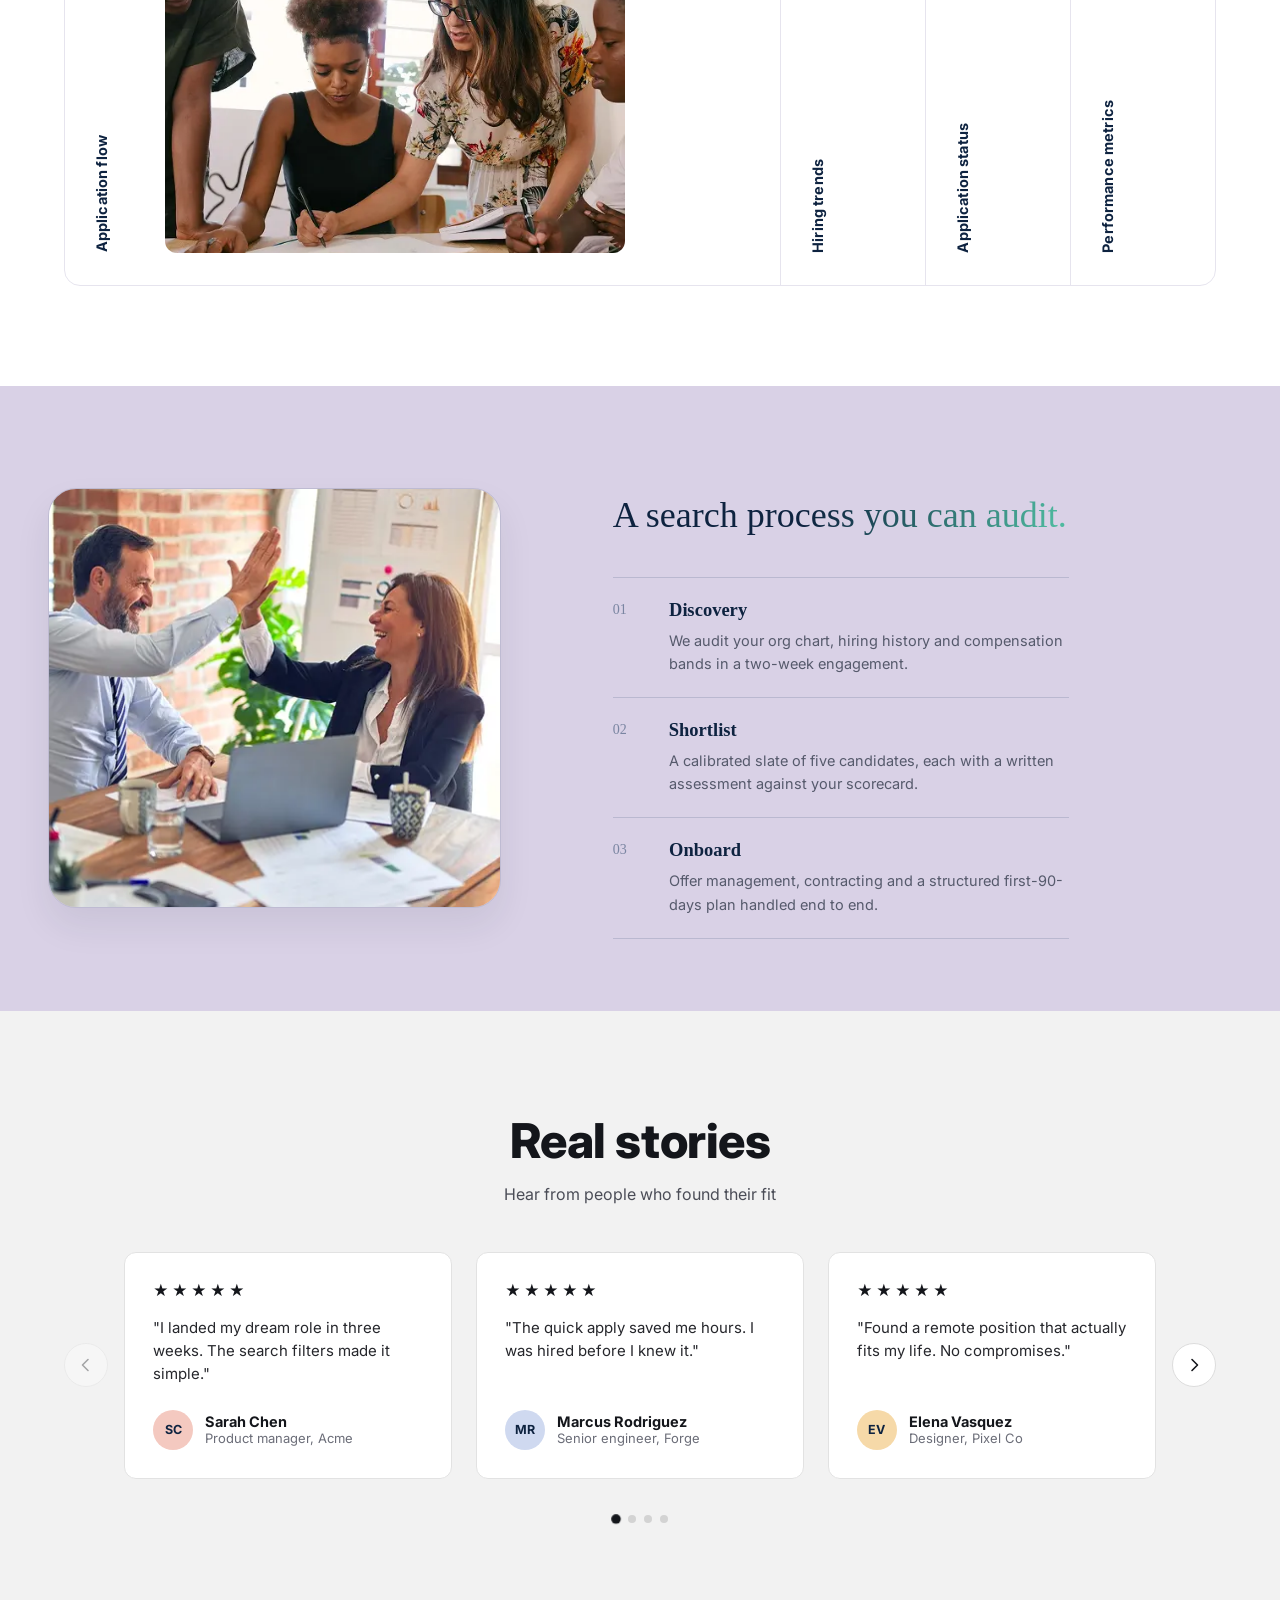
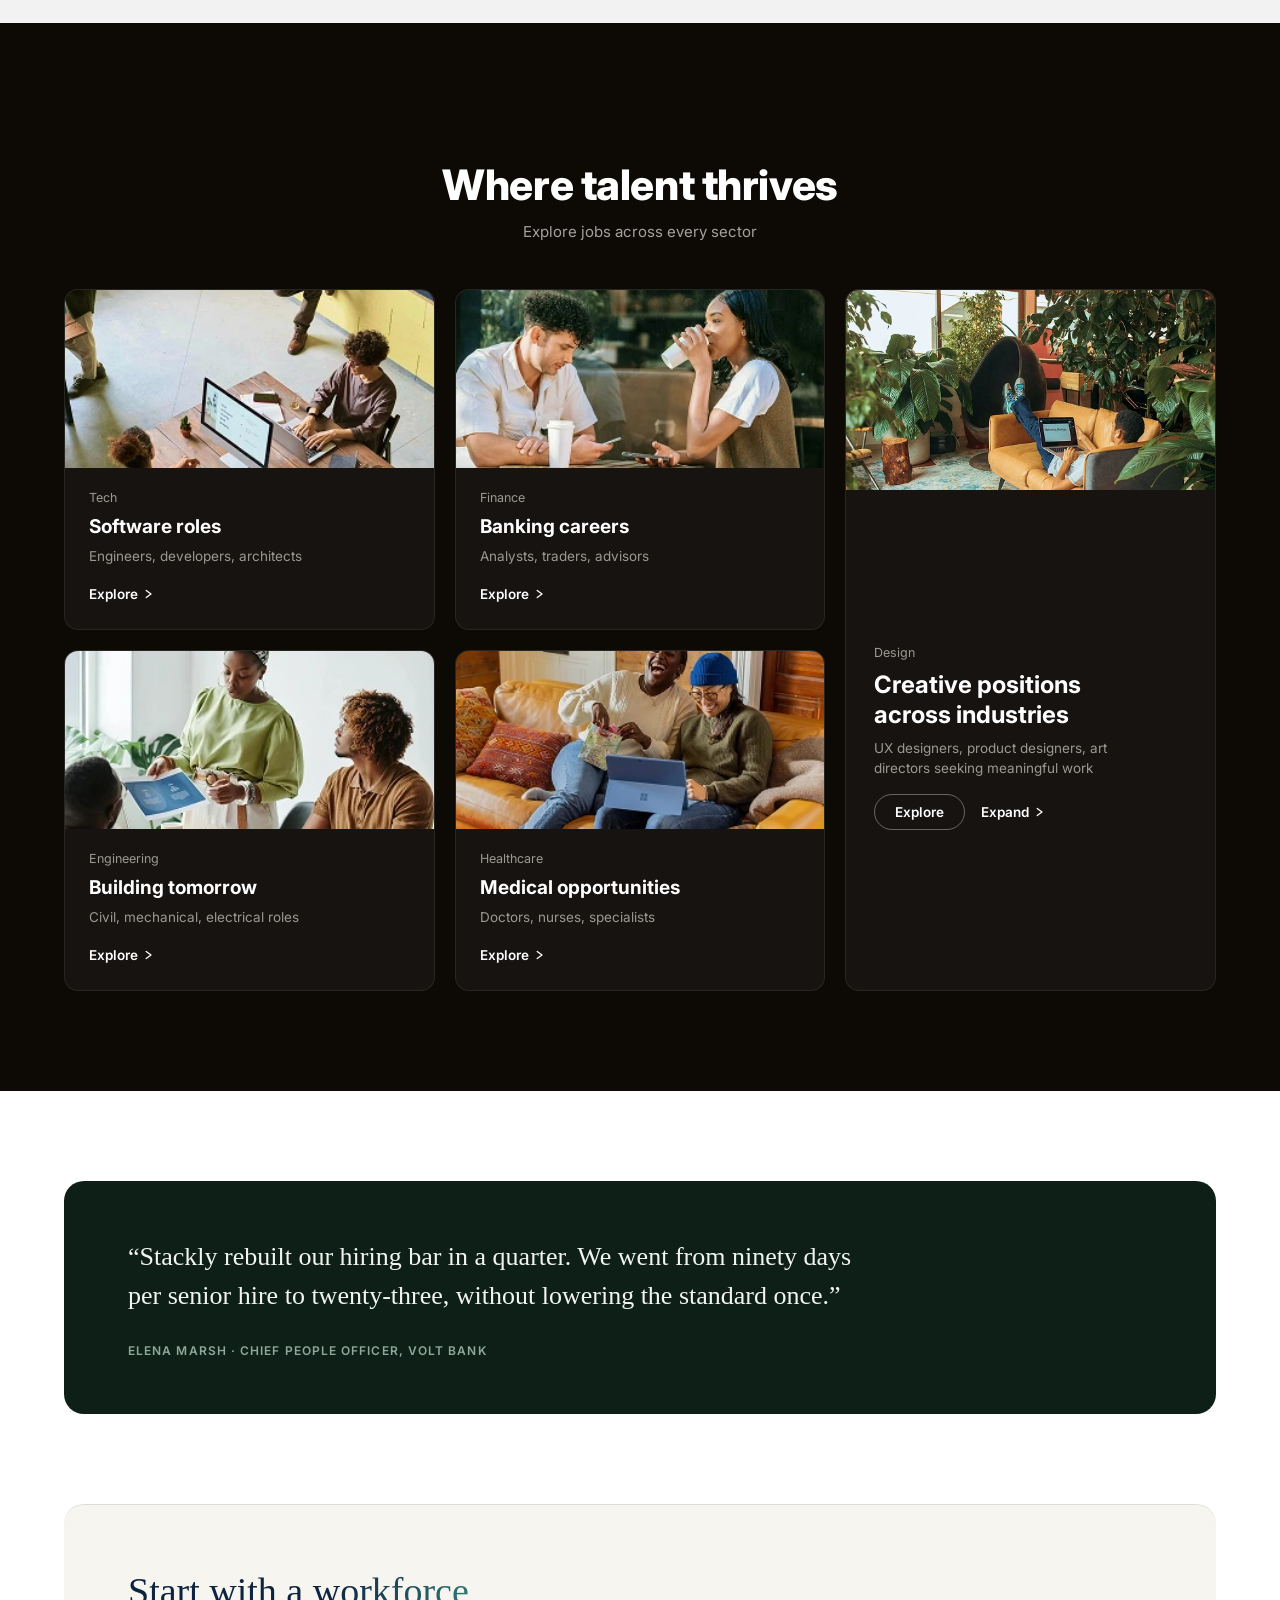
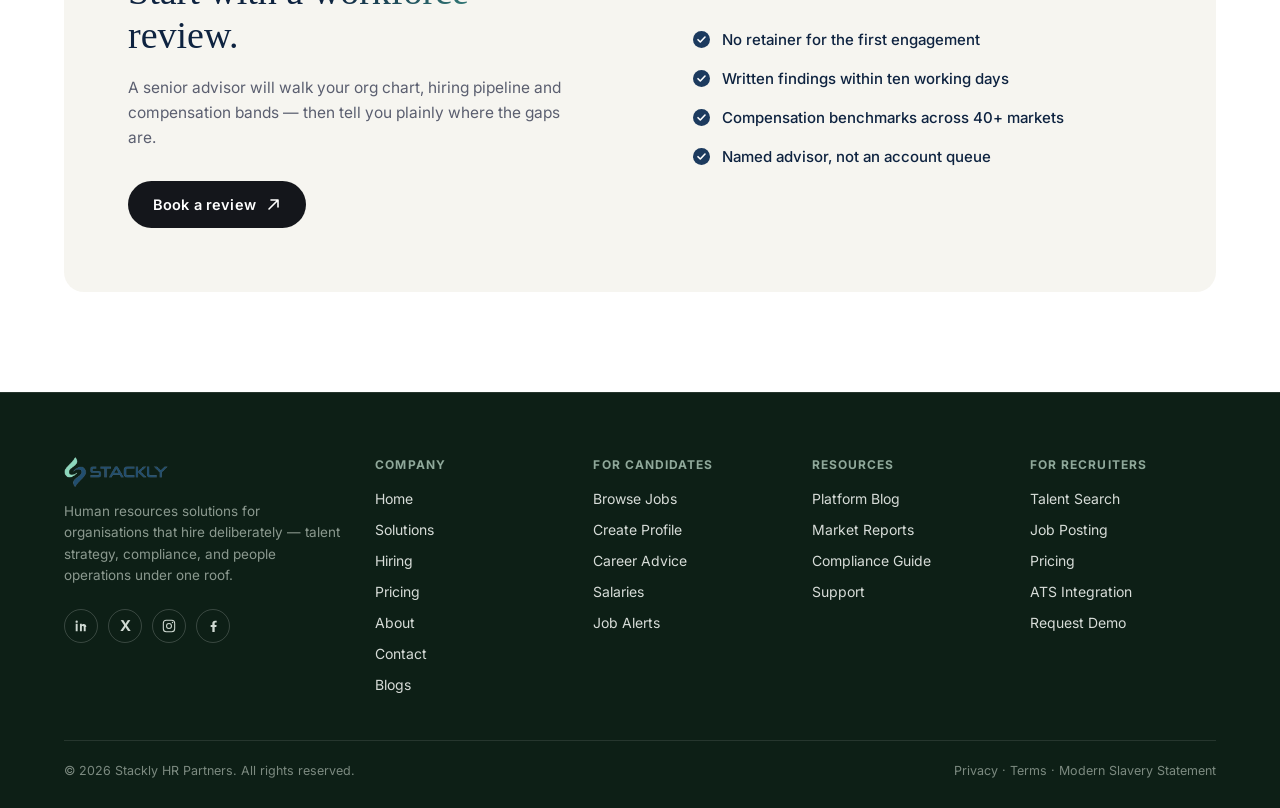
==== commit f47d2b72: "bugs" ====
--- a/index.html
+++ b/index.html
@@ -549,7 +549,7 @@
 
     <div class="footer-bottom">
       <span>© 2026 Stackly HR Partners. All rights reserved.</span>
-      <span><a href="404.html">Privacy</a> &middot; Terms &middot; Modern Slavery Statement</span>
+      <span><a href="404.html">Privacy</a> &middot; <a href="404.html">Terms</a> &middot; Modern Slavery Statement</span>
     </div>
   </div>
 </footer>
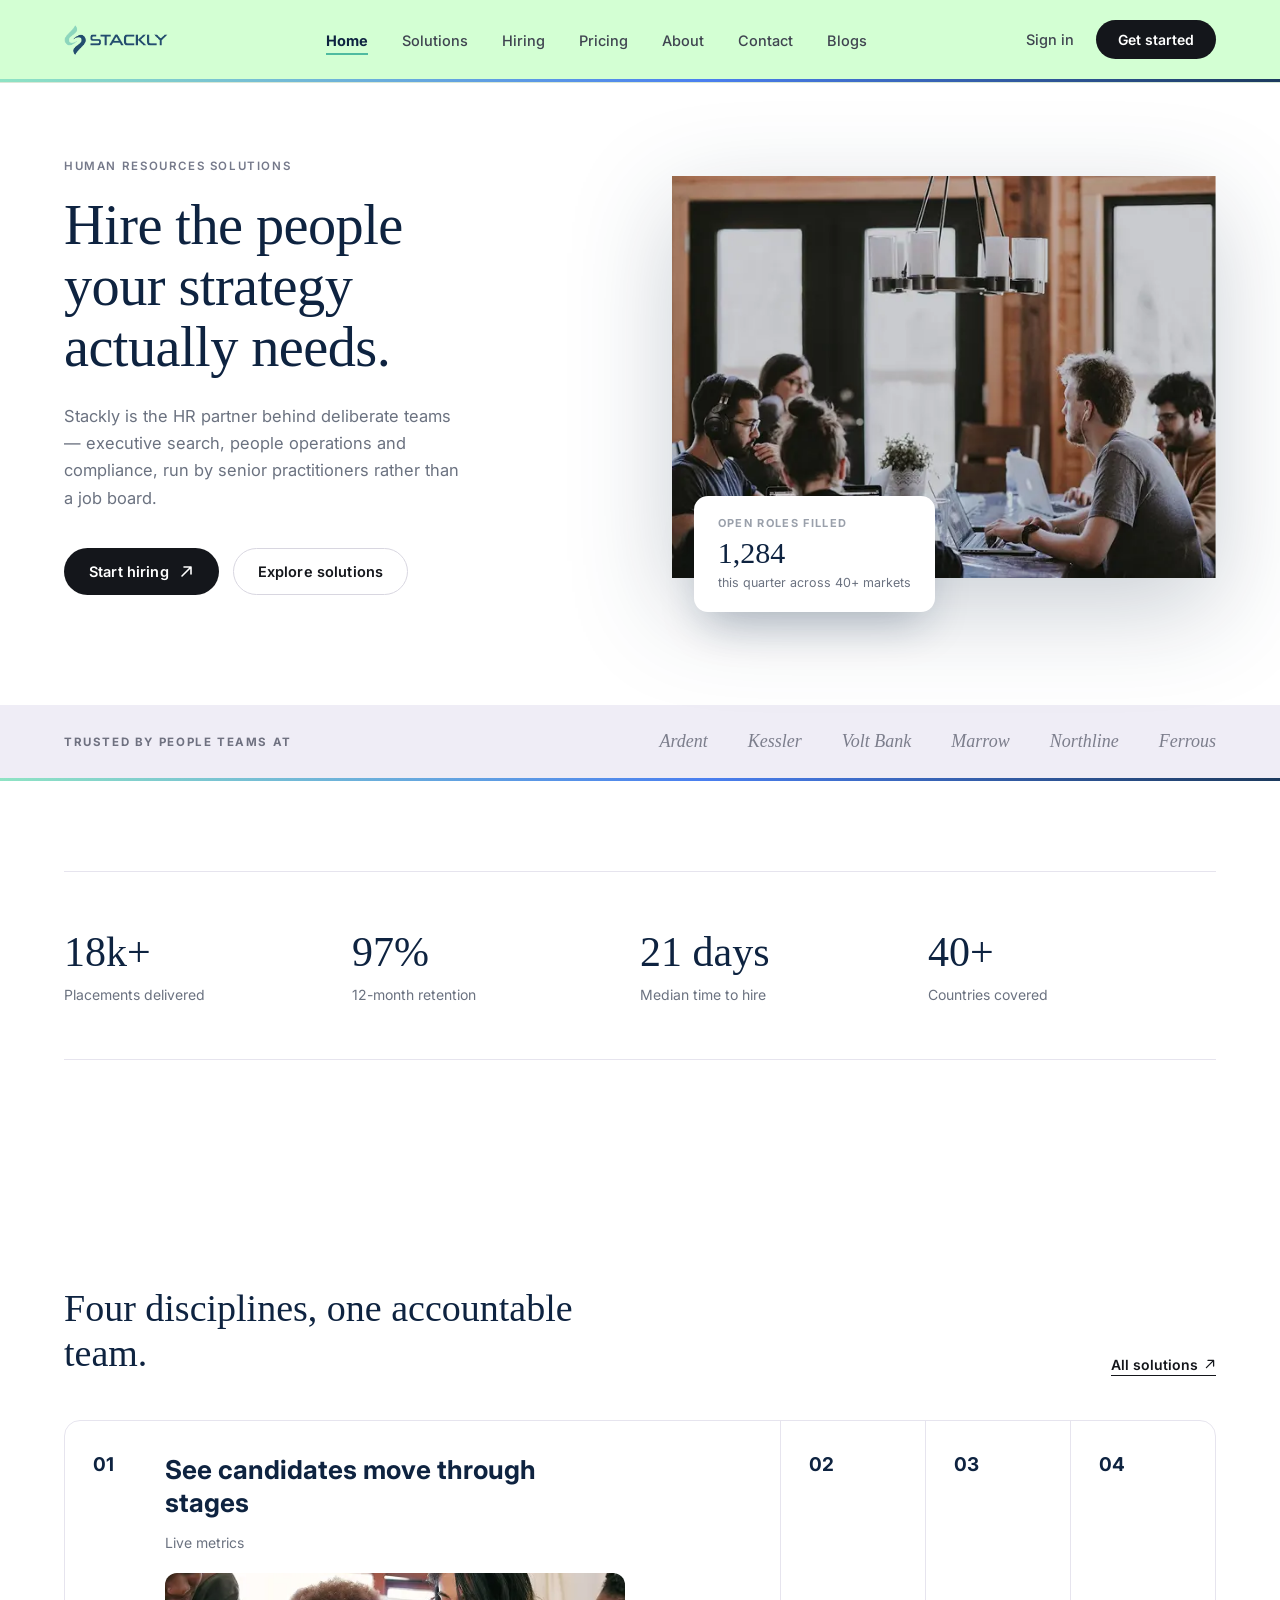
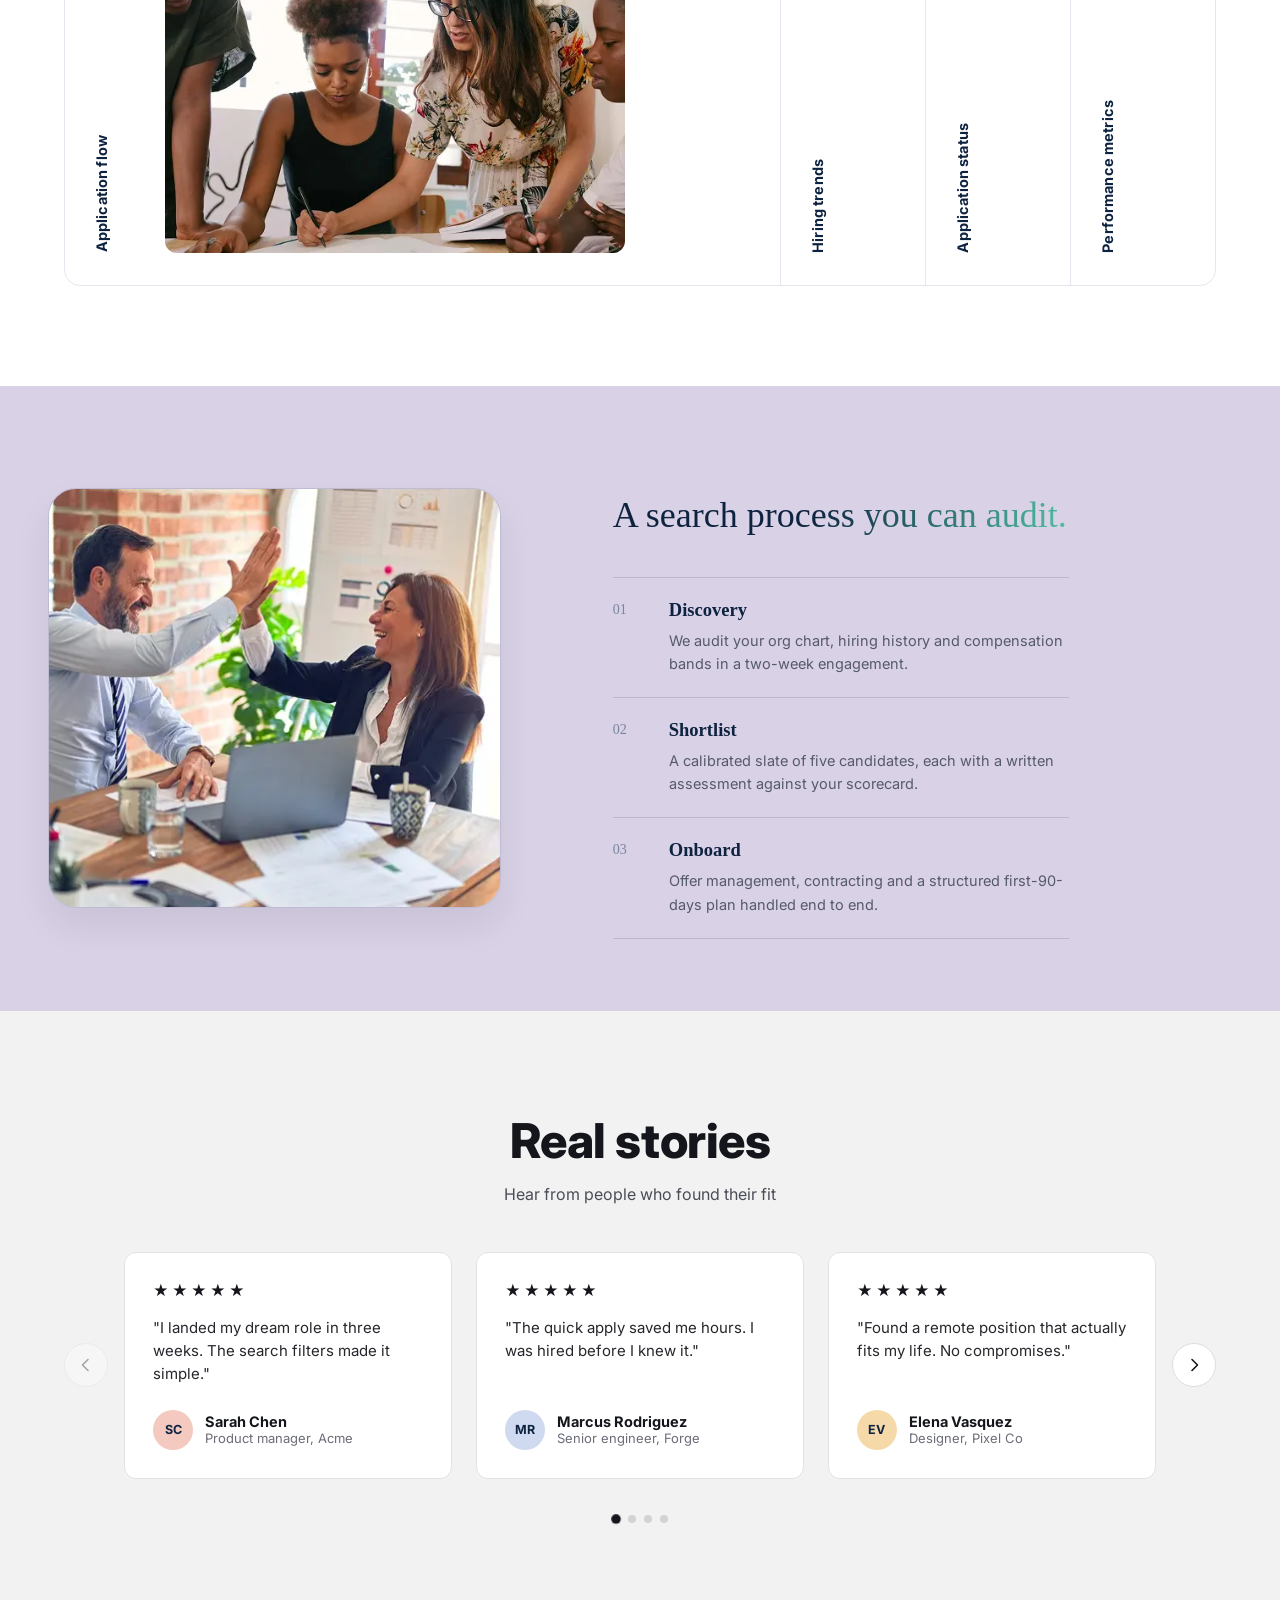
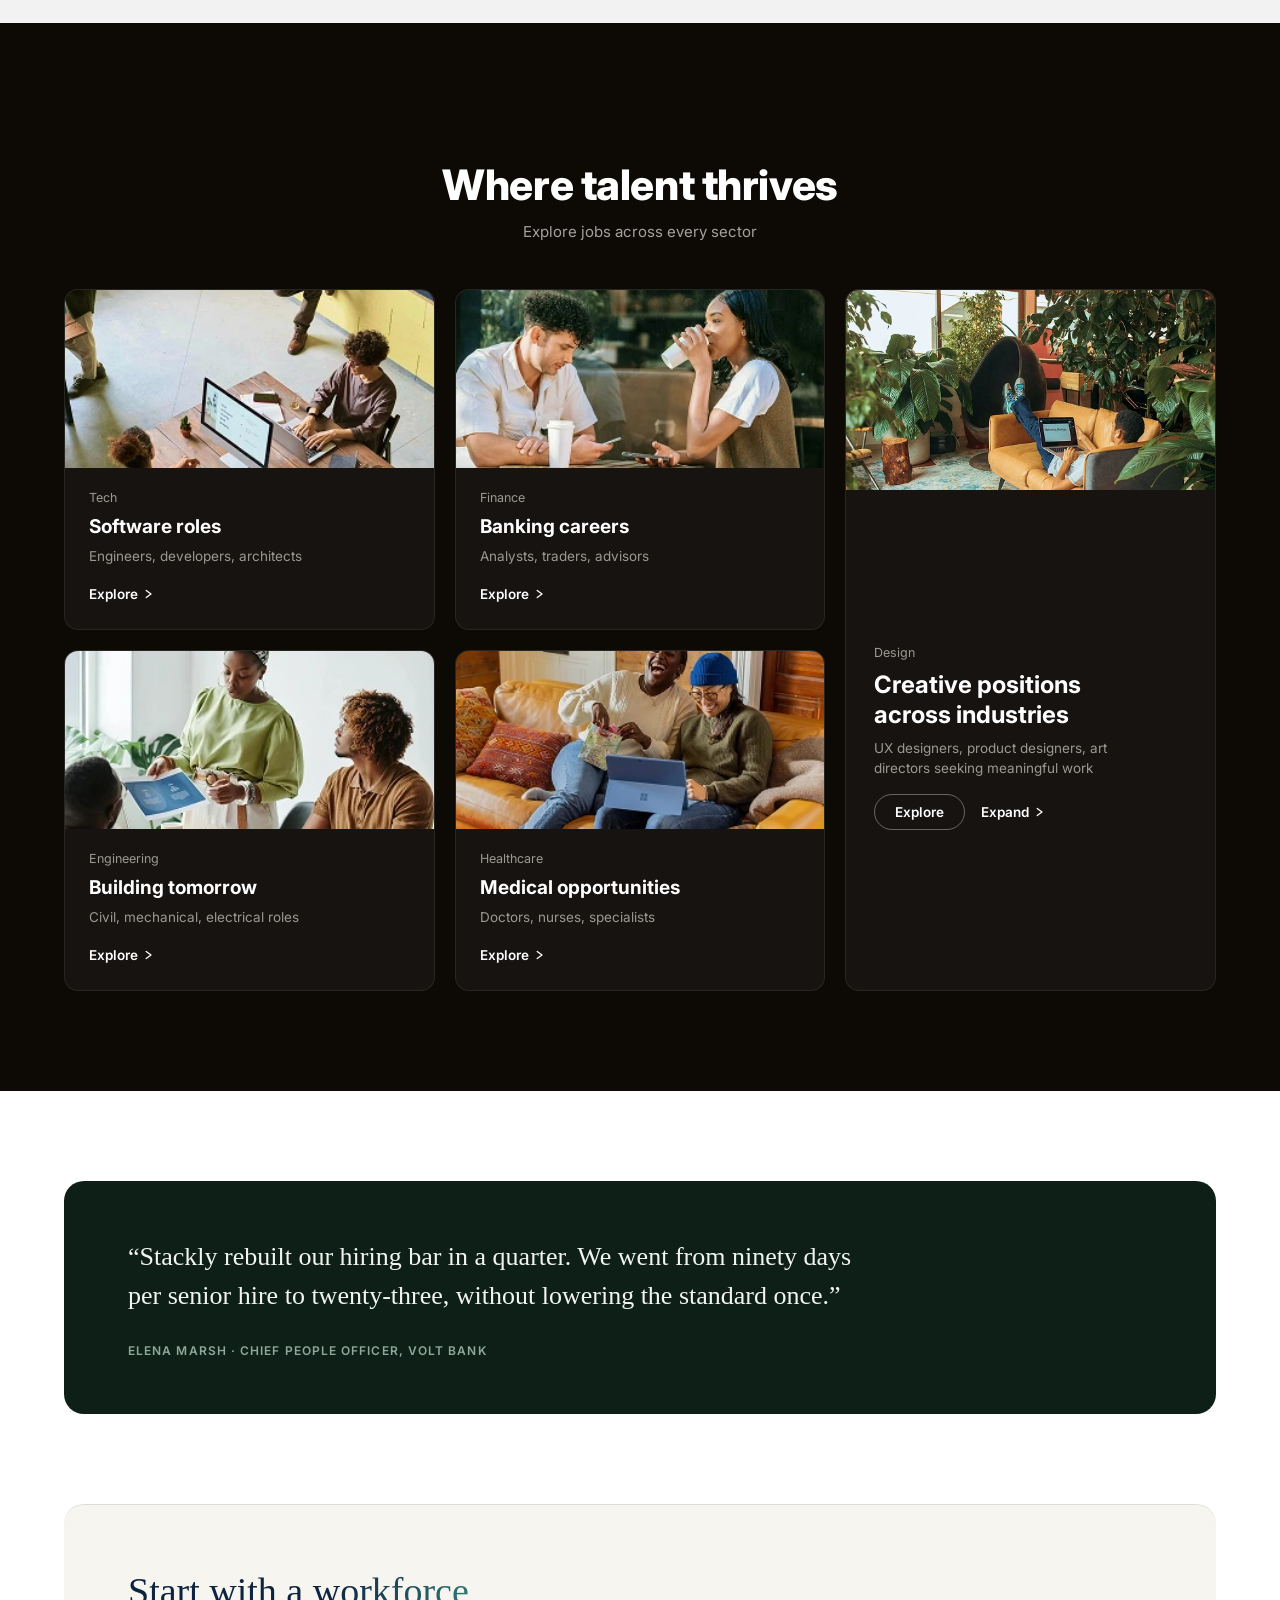
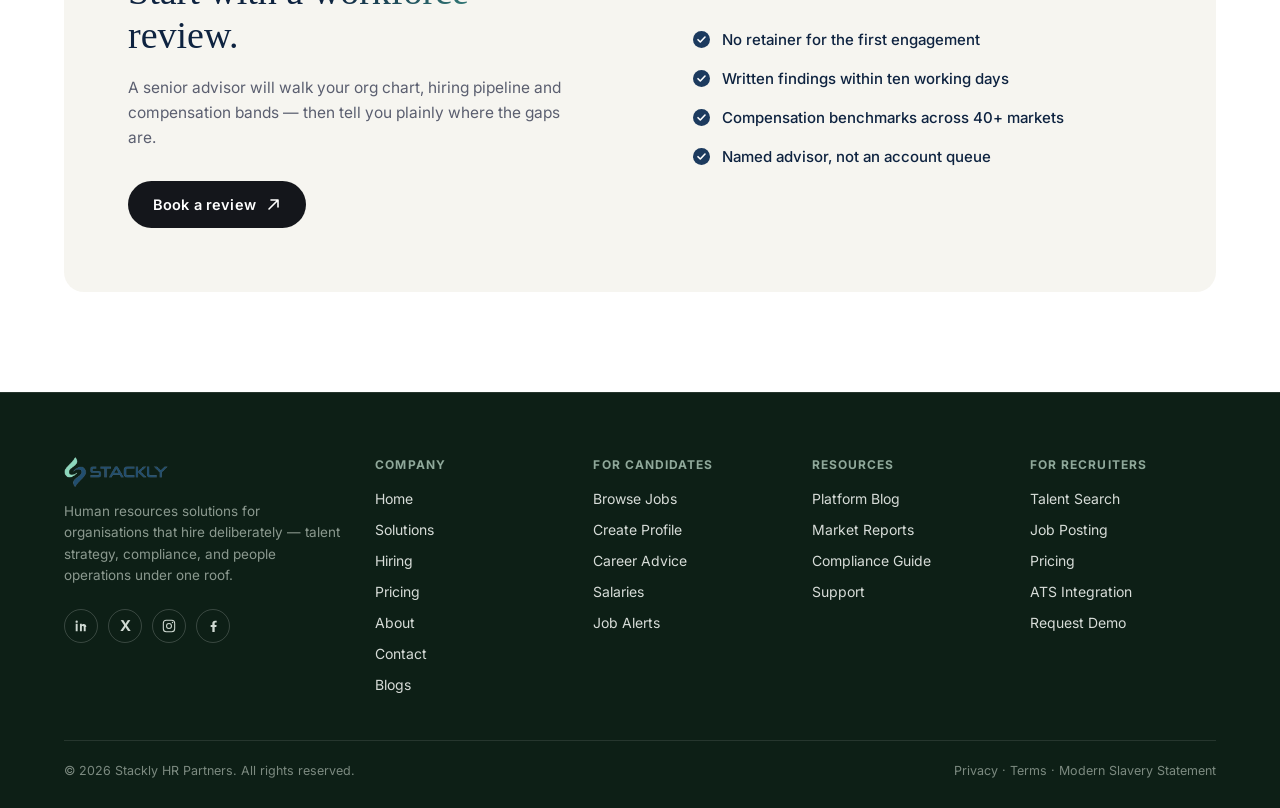
==== commit 91967ad8: "bugs" ====
--- a/index.html
+++ b/index.html
@@ -169,7 +169,7 @@
             <span class="tab-label">Hiring trends</span>
           </div>
           <div class="tab-content">
-            <h3>Spot patterns in your recruitment</h3>
+            <h3>Spot patterns your recruitment</h3>
             <p class="tab-desc">Track incoming applications with trend analysis and historical comparisons.</p>
             <div class="tab-image">
               <img src="images/index5.webp" alt="Team celebrating over lunch">
@@ -481,7 +481,7 @@
   <div class="wrap">
     <div class="footer-top">
       <div>
-        <a href="#top" class="logo" aria-label="Stackly home">
+        <a href="index.html" class="logo" aria-label="Stackly home">
           <img src="images/logo.webp" alt="Stackly" class="logo-img">
         </a>
         <p>Human resources solutions for organisations that hire deliberately — talent strategy, compliance, and people operations under one roof.</p>
@@ -549,7 +549,7 @@
 
     <div class="footer-bottom">
       <span>© 2026 Stackly HR Partners. All rights reserved.</span>
-      <span><a href="404.html">Privacy</a> &middot; <a href="404.html">Terms</a> &middot; Modern Slavery Statement</span>
+      <span><a href="404.html">Privacy</a> &middot; <a href="404.html">Terms</a> &middot; <a href="404.html">Modern Slavery Statement</a></span>
     </div>
   </div>
 </footer>
